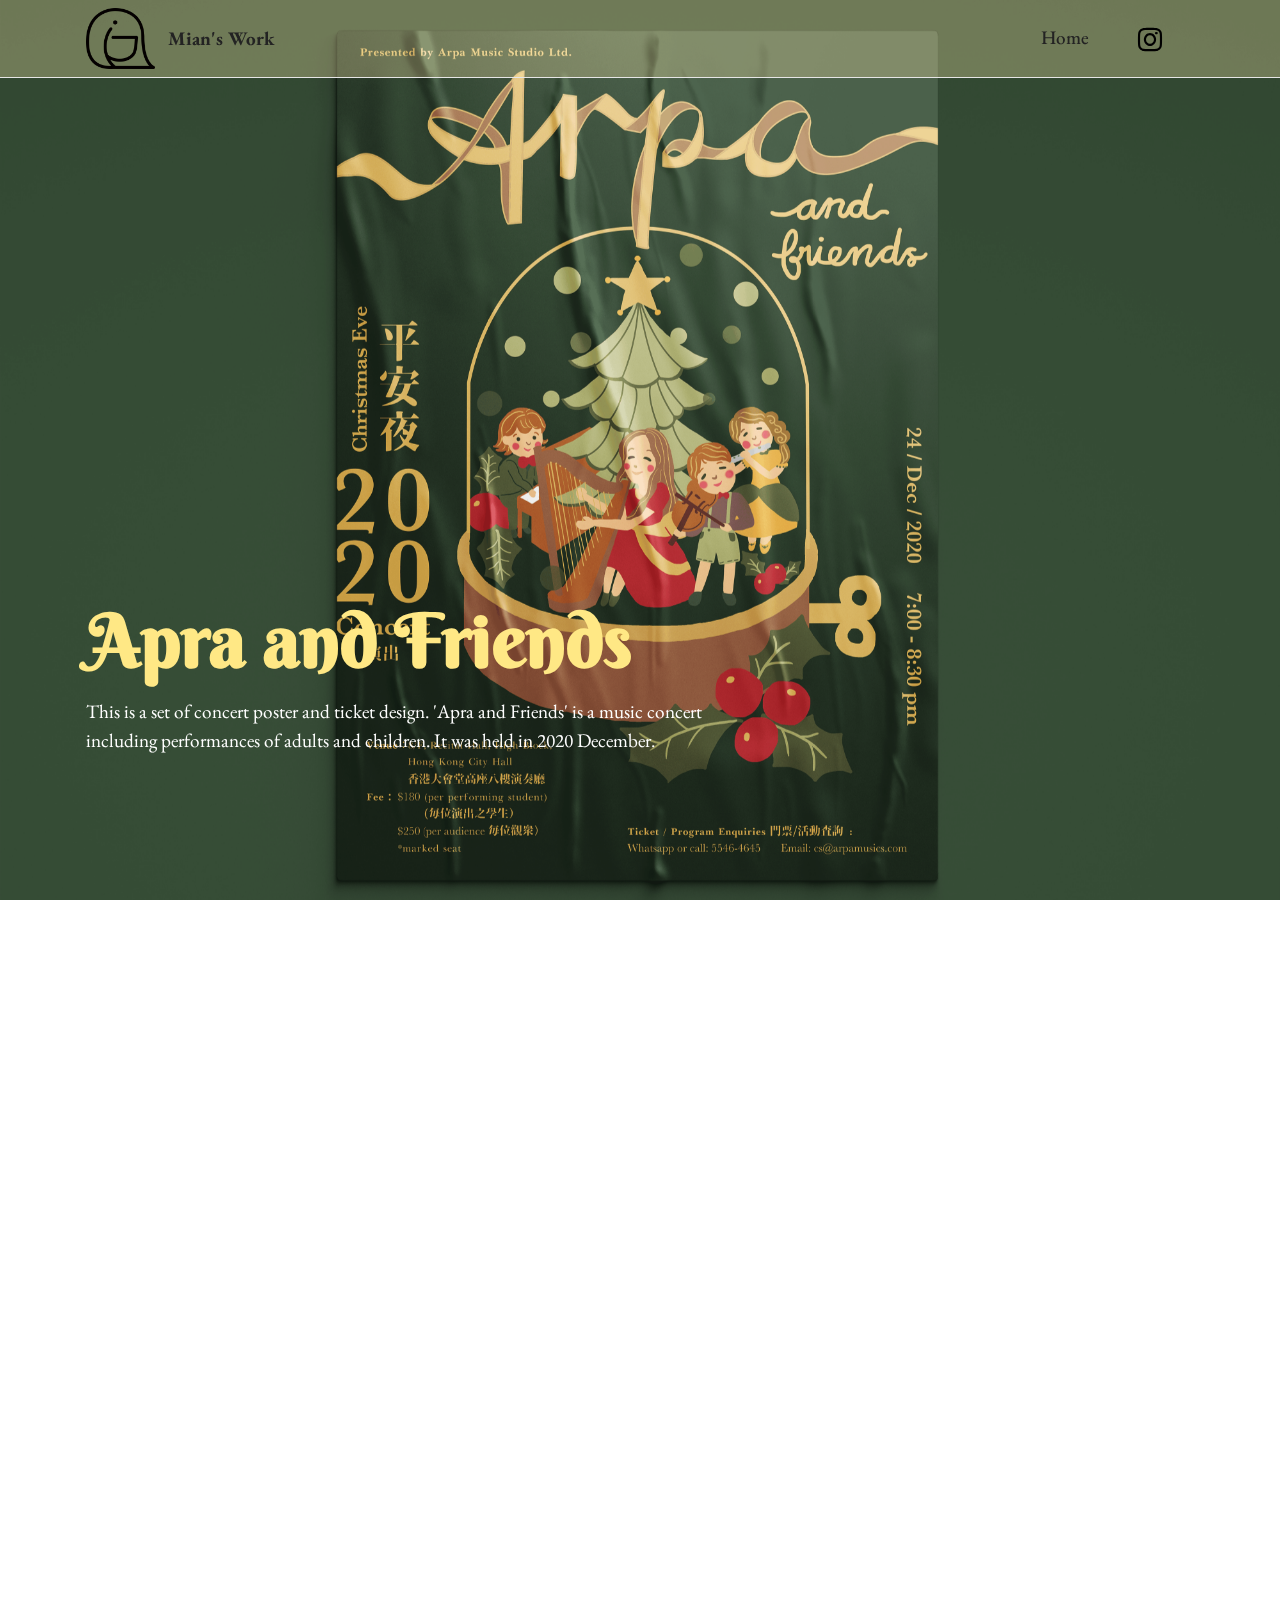
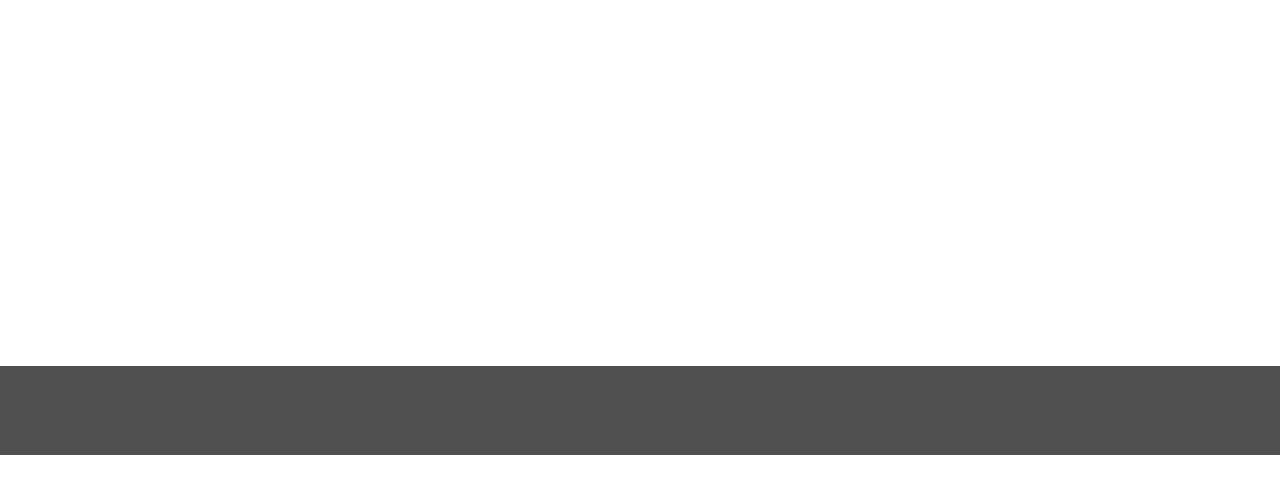
==== ApraandFriends.html @ a5110574 "3" ====
<!DOCTYPE html>
<html  >
<head>
  <!-- Site made with Mobirise Website Builder v5.3.0, https://mobirise.com -->
  <meta charset="UTF-8">
  <meta http-equiv="X-UA-Compatible" content="IE=edge">
  <meta name="generator" content="Mobirise v5.3.0, mobirise.com">
  <meta name="viewport" content="width=device-width, initial-scale=1, minimum-scale=1">
  <link rel="shortcut icon" href="assets/images/logo3-121x106.png" type="image/x-icon">
  <meta name="description" content="">
  
  
  <title>Apra and Friends</title>
  <link rel="stylesheet" href="assets/web/assets/mobirise-icons2/mobirise2.css">
  <link rel="stylesheet" href="assets/tether/tether.min.css">
  <link rel="stylesheet" href="assets/bootstrap/css/bootstrap.min.css">
  <link rel="stylesheet" href="assets/bootstrap/css/bootstrap-grid.min.css">
  <link rel="stylesheet" href="assets/bootstrap/css/bootstrap-reboot.min.css">
  <link rel="stylesheet" href="assets/animatecss/animate.css">
  <link rel="stylesheet" href="assets/dropdown/css/style.css">
  <link rel="stylesheet" href="assets/socicon/css/styles.css">
  <link rel="stylesheet" href="assets/theme/css/style.css">
  <link rel="preload" as="style" href="assets/mobirise/css/mbr-additional.css"><link rel="stylesheet" href="assets/mobirise/css/mbr-additional.css" type="text/css">
  
  
  
  
</head>
<body>
  
  <section class="menu cid-ssM8bJ0TxY" once="menu" id="menu1-4b">
    
    <nav class="navbar navbar-dropdown navbar-fixed-top navbar-expand-lg">
        <div class="container">
            <div class="navbar-brand">
                <span class="navbar-logo">
                    
                        <img src="assets/images/logo3-121x106.png" alt="" style="height: 3.8rem;">
                    
                </span>
                <span class="navbar-caption-wrap"><a class="navbar-caption text-black display-7" href="index.html">Mian's Work</a></span>
            </div>
            <button class="navbar-toggler" type="button" data-toggle="collapse" data-target="#navbarSupportedContent" aria-controls="navbarNavAltMarkup" aria-expanded="false" aria-label="Toggle navigation">
                <div class="hamburger">
                    <span></span>
                    <span></span>
                    <span></span>
                    <span></span>
                </div>
            </button>
            <div class="collapse navbar-collapse" id="navbarSupportedContent">
                <ul class="navbar-nav nav-dropdown nav-right" data-app-modern-menu="true"><li class="nav-item"><a class="nav-link link text-black text-primary display-7" href="index.html">
                            Home</a></li></ul>
                <div class="icons-menu">
                    <a class="iconfont-wrapper" href="https://www.instagram.com/instant_nuudle/" target="_blank">
                        <span class="p-2 mbr-iconfont socicon-instagram socicon"></span>
                    </a>
                    
                    
                    
                </div>
                
            </div>
        </div>
    </nav>

</section>

<section class="header4 cid-ssM8bEv55E mbr-fullscreen mbr-parallax-background" id="header4-46">

    
    
    <div class="container">
        <div class="row">
            <div class="content-wrap">
                <h1 class="mbr-section-title mbr-fonts-style mbr-white mb-3 display-1">
                    <strong>Apra and&nbsp;</strong><strong>Friends</strong></h1>
                
                <p class="mbr-fonts-style mbr-text mbr-white mb-3 display-7">This is a set of concert poster and ticket design. 'Apra and Friends' is a music concert including performances of adults and children. It was held in 2020 December.</p>

                
            </div>
        </div>
    </div>
</section>

<section class="content4 cid-ssM9WdXVFI" id="content4-4f">
    
    
    <div class="container">
        <div class="row justify-content-center">
            <div class="title col-md-12 col-lg-10">
                <h3 class="mbr-section-title mbr-fonts-style align-center mb-4 display-2"><strong>A Place of Peace</strong></h3>
                <h4 class="mbr-section-subtitle align-center mbr-fonts-style mb-4 display-7">As the concert is held in 2020, people in city was experiencing the fear of COVID-19. We want the audience could forget the fear in this Christmas concert and enjoy the Christmas vibe with beautiful music pieces and performances of children.</h4>
                
            </div>
        </div>
    </div>
</section>

<section class="slider2 cid-ssMbxN0oxf" id="slider2-4h">
    

    
    <div class="container">
        <div class="row justify-content-center">
            <div class="col-12 col-md-11">
                <div class="carousel slide carousel-fade" id="stczgcKtaY" data-ride="carousel" data-interval="5000">
                    
                    <ol class="carousel-indicators">
                        <li data-slide-to="0" class="active" data-target="#stczgcKtaY"></li>
                        <li data-slide-to="1" data-target="#stczgcKtaY"></li>
                        
                    </ol>
                    <div class="carousel-inner">
                        
                        <div class="carousel-item slider-image item active">
                            <div class="item-wrapper">
                                <img class="d-block w-100" src="assets/images/poster-mockup-4000x3200.png" data-slide-to="1">
                                <div class="carousel-caption d-none d-md-block">
                                    <h5 class="mbr-section-subtitle mbr-fonts-style display-5">
                                        <strong>Poster</strong></h5>
                                    
                                </div>
                            </div>
                        </div>
                        <div class="carousel-item slider-image item">
                            <div class="item-wrapper">
                                <img class="d-block w-100" src="assets/images/ticket-mockup-1900x1425.png">
                                <div class="carousel-caption d-none d-md-block">
                                    <h5 class="mbr-section-subtitle mbr-fonts-style display-5"><strong>Ticket</strong></h5>
                                    
                                </div>
                            </div>
                        </div>
                    </div>
                    <a class="carousel-control carousel-control-prev" role="button" data-slide="prev" href="#stczgcKtaY">
                        <span class="mobi-mbri mobi-mbri-arrow-prev" aria-hidden="true"></span>
                        <span class="sr-only">Previous</span>
                    </a>
                    <a class="carousel-control carousel-control-next" role="button" data-slide="next" href="#stczgcKtaY">
                        <span class="mobi-mbri mobi-mbri-arrow-next" aria-hidden="true"></span>
                        <span class="sr-only">Next</span>
                    </a>
                </div>
            </div>
        </div>
    </div>
</section>

<section class="footer7 cid-ssM8bJtQiI" once="footers" id="footer7-4c">

    

    

    <div class="container">
        <div class="media-container-row align-center mbr-white">
            <div class="col-12">
                <p class="mbr-text mb-0 mbr-fonts-style display-7">
                    © Copyright 2021 Mian Tse - All Rights Reserved
                </p>
            </div>
        </div>
    </div>
</section><section style="background-color: #fff; font-family: -apple-system, BlinkMacSystemFont, 'Segoe UI', 'Roboto', 'Helvetica Neue', Arial, sans-serif; color:#aaa; font-size:12px; padding: 0; align-items: center; display: flex;"><a href="https://mobirise.site/o" style="flex: 1 1; height: 3rem; padding-left: 1rem;"></a><p style="flex: 0 0 auto; margin:0; padding-right:1rem;">Design your own website - <a href="https://mobirise.site/v" style="color:#aaa;">See here</a></p></section><script src="assets/web/assets/jquery/jquery.min.js"></script>  <script src="assets/popper/popper.min.js"></script>  <script src="assets/tether/tether.min.js"></script>  <script src="assets/bootstrap/js/bootstrap.min.js"></script>  <script src="assets/smoothscroll/smooth-scroll.js"></script>  <script src="assets/viewportchecker/jquery.viewportchecker.js"></script>  <script src="assets/parallax/jarallax.min.js"></script>  <script src="assets/dropdown/js/nav-dropdown.js"></script>  <script src="assets/dropdown/js/navbar-dropdown.js"></script>  <script src="assets/touchswipe/jquery.touch-swipe.min.js"></script>  <script src="assets/theme/js/script.js"></script>  
  
  
 <div id="scrollToTop" class="scrollToTop mbr-arrow-up"><a style="text-align: center;"><i class="mbr-arrow-up-icon mbr-arrow-up-icon-cm cm-icon cm-icon-smallarrow-up"></i></a></div>
    <input name="animation" type="hidden">
  </body>
</html>
---- assets/web/assets/mobirise-icons2/mobirise2.css ----
@font-face {
  font-family: 'Moririse2';
  font-display: swap;
  src:  url('mobirise2.eot?f2bix4');
  src:  url('mobirise2.eot?f2bix4#iefix') format('embedded-opentype'),
    url('mobirise2.ttf?f2bix4') format('truetype'),
    url('mobirise2.woff?f2bix4') format('woff'),
    url('mobirise2.svg?f2bix4#mobirise2') format('svg');
  font-weight: normal;
  font-style: normal;
}

[class^="mobi-"], [class*=" mobi-"] {
  /* use !important to prevent issues with browser extensions that change fonts */
  font-family: 'Moririse2' !important;
  speak: none;
  font-style: normal;
  font-weight: normal;
  font-variant: normal;
  text-transform: none;
  line-height: 1;

  /* Better Font Rendering =========== */
  -webkit-font-smoothing: antialiased;
  -moz-osx-font-smoothing: grayscale;
}

.mobi-mbri-add-submenu:before {
  content: "\e900";
}
.mobi-mbri-alert:before {
  content: "\e901";
}
.mobi-mbri-align-center:before {
  content: "\e902";
}
.mobi-mbri-align-justify:before {
  content: "\e903";
}
.mobi-mbri-align-left:before {
  content: "\e904";
}
.mobi-mbri-align-right:before {
  content: "\e905";
}
.mobi-mbri-android:before {
  content: "\e906";
}
.mobi-mbri-apple:before {
  content: "\e907";
}
.mobi-mbri-arrow-down:before {
  content: "\e908";
}
.mobi-mbri-arrow-next:before {
  content: "\e909";
}
.mobi-mbri-arrow-prev:before {
  content: "\e90a";
}
.mobi-mbri-arrow-up:before {
  content: "\e90b";
}
.mobi-mbri-bold:before {
  content: "\e90c";
}
.mobi-mbri-bookmark:before {
  content: "\e90d";
}
.mobi-mbri-bootstrap:before {
  content: "\e90e";
}
.mobi-mbri-briefcase:before {
  content: "\e90f";
}
.mobi-mbri-browse:before {
  content: "\e910";
}
.mobi-mbri-bulleted-list:before {
  content: "\e911";
}
.mobi-mbri-calendar:before {
  content: "\e912";
}
.mobi-mbri-camera:before {
  content: "\e913";
}
.mobi-mbri-cart-add:before {
  content: "\e914";
}
.mobi-mbri-cart-full:before {
  content: "\e915";
}
.mobi-mbri-cash:before {
  content: "\e916";
}
.mobi-mbri-change-style:before {
  content: "\e917";
}
.mobi-mbri-chat:before {
  content: "\e918";
}
.mobi-mbri-clock:before {
  content: "\e919";
}
.mobi-mbri-close:before {
  content: "\e91a";
}
.mobi-mbri-cloud:before {
  content: "\e91b";
}
.mobi-mbri-code:before {
  content: "\e91c";
}
.mobi-mbri-contact-form:before {
  content: "\e91d";
}
.mobi-mbri-credit-card:before {
  content: "\e91e";
}
.mobi-mbri-cursor-click:before {
  content: "\e91f";
}
.mobi-mbri-cust-feedback:before {
  content: "\e920";
}
.mobi-mbri-database:before {
  content: "\e921";
}
.mobi-mbri-delivery:before {
  content: "\e922";
}
.mobi-mbri-desktop:before {
  content: "\e923";
}
.mobi-mbri-devices:before {
  content: "\e924";
}
.mobi-mbri-down:before {
  content: "\e925";
}
.mobi-mbri-download-2:before {
  content: "\e926";
}
.mobi-mbri-download:before {
  content: "\e927";
}
.mobi-mbri-drag-n-drop-2:before {
  content: "\e928";
}
.mobi-mbri-drag-n-drop:before {
  content: "\e929";
}
.mobi-mbri-edit-2:before {
  content: "\e92a";
}
.mobi-mbri-edit:before {
  content: "\e92b";
}
.mobi-mbri-error:before {
  content: "\e92c";
}
.mobi-mbri-extension:before {
  content: "\e92d";
}
.mobi-mbri-features:before {
  content: "\e92e";
}
.mobi-mbri-file:before {
  content: "\e92f";
}
.mobi-mbri-flag:before {
  content: "\e930";
}
.mobi-mbri-folder:before {
  content: "\e931";
}
.mobi-mbri-gift:before {
  content: "\e932";
}
.mobi-mbri-github:before {
  content: "\e933";
}
.mobi-mbri-globe-2:before {
  content: "\e934";
}
.mobi-mbri-globe:before {
  content: "\e935";
}
.mobi-mbri-growing-chart:before {
  content: "\e936";
}
.mobi-mbri-hearth:before {
  content: "\e937";
}
.mobi-mbri-help:before {
  content: "\e938";
}
.mobi-mbri-home:before {
  content: "\e939";
}
.mobi-mbri-hot-cup:before {
  content: "\e93a";
}
.mobi-mbri-idea:before {
  content: "\e93b";
}
.mobi-mbri-image-gallery:before {
  content: "\e93c";
}
.mobi-mbri-image-slider:before {
  content: "\e93d";
}
.mobi-mbri-info:before {
  content: "\e93e";
}
.mobi-mbri-italic:before {
  content: "\e93f";
}
.mobi-mbri-key:before {
  content: "\e940";
}
.mobi-mbri-laptop:before {
  content: "\e941";
}
.mobi-mbri-layers:before {
  content: "\e942";
}
.mobi-mbri-left-right:before {
  content: "\e943";
}
.mobi-mbri-left:before {
  content: "\e944";
}
.mobi-mbri-letter:before {
  content: "\e945";
}
.mobi-mbri-like:before {
  content: "\e946";
}
.mobi-mbri-link:before {
  content: "\e947";
}
.mobi-mbri-lock:before {
  content: "\e948";
}
.mobi-mbri-login:before {
  content: "\e949";
}
.mobi-mbri-logout:before {
  content: "\e94a";
}
.mobi-mbri-magic-stick:before {
  content: "\e94b";
}
.mobi-mbri-map-pin:before {
  content: "\e94c";
}
.mobi-mbri-menu:before {
  content: "\e94d";
}
.mobi-mbri-mobile-2:before {
  content: "\e94e";
}
.mobi-mbri-mobile-horizontal:before {
  content: "\e94f";
}
.mobi-mbri-mobile:before {
  content: "\e950";
}
.mobi-mbri-mobirise:before {
  content: "\e951";
}
.mobi-mbri-more-horizontal:before {
  content: "\e952";
}
.mobi-mbri-more-vertical:before {
  content: "\e953";
}
.mobi-mbri-music:before {
  content: "\e954";
}
.mobi-mbri-new-file:before {
  content: "\e955";
}
.mobi-mbri-numbered-list:before {
  content: "\e956";
}
.mobi-mbri-opened-folder:before {
  content: "\e957";
}
.mobi-mbri-pages:before {
  content: "\e958";
}
.mobi-mbri-paper-plane:before {
  content: "\e959";
}
.mobi-mbri-paperclip:before {
  content: "\e95a";
}
.mobi-mbri-phone:before {
  content: "\e95b";
}
.mobi-mbri-photo:before {
  content: "\e95c";
}
.mobi-mbri-photos:before {
  content: "\e95d";
}
.mobi-mbri-pin:before {
  content: "\e95e";
}
.mobi-mbri-play:before {
  content: "\e95f";
}
.mobi-mbri-plus:before {
  content: "\e960";
}
.mobi-mbri-preview:before {
  content: "\e961";
}
.mobi-mbri-print:before {
  content: "\e962";
}
.mobi-mbri-protect:before {
  content: "\e963";
}
.mobi-mbri-question:before {
  content: "\e964";
}
.mobi-mbri-quote-left:before {
  content: "\e965";
}
.mobi-mbri-quote-right:before {
  content: "\e966";
}
.mobi-mbri-redo:before {
  content: "\e967";
}
.mobi-mbri-refresh:before {
  content: "\e968";
}
.mobi-mbri-responsive-2:before {
  content: "\e969";
}
.mobi-mbri-responsive:before {
  content: "\e96a";
}
.mobi-mbri-right:before {
  content: "\e96b";
}
.mobi-mbri-rocket:before {
  content: "\e96c";
}
.mobi-mbri-sad-face:before {
  content: "\e96d";
}
.mobi-mbri-sale:before {
  content: "\e96e";
}
.mobi-mbri-save:before {
  content: "\e96f";
}
.mobi-mbri-search:before {
  content: "\e970";
}
.mobi-mbri-setting-2:before {
  content: "\e971";
}
.mobi-mbri-setting-3:before {
  content: "\e972";
}
.mobi-mbri-setting:before {
  content: "\e973";
}
.mobi-mbri-share:before {
  content: "\e974";
}
.mobi-mbri-shopping-bag:before {
  content: "\e975";
}
.mobi-mbri-shopping-basket:before {
  content: "\e976";
}
.mobi-mbri-shopping-cart:before {
  content: "\e977";
}
.mobi-mbri-sites:before {
  content: "\e978";
}
.mobi-mbri-smile-face:before {
  content: "\e979";
}
.mobi-mbri-speed:before {
  content: "\e97a";
}
.mobi-mbri-star:before {
  content: "\e97b";
}
.mobi-mbri-success:before {
  content: "\e97c";
}
.mobi-mbri-sun:before {
  content: "\e97d";
}
.mobi-mbri-sun2:before {
  content: "\e97e";
}
.mobi-mbri-tablet-vertical:before {
  content: "\e97f";
}
.mobi-mbri-tablet:before {
  content: "\e980";
}
.mobi-mbri-target:before {
  content: "\e981";
}
.mobi-mbri-timer:before {
  content: "\e982";
}
.mobi-mbri-to-ftp:before {
  content: "\e983";
}
.mobi-mbri-to-local-drive:before {
  content: "\e984";
}
.mobi-mbri-touch-swipe:before {
  content: "\e985";
}
.mobi-mbri-touch:before {
  content: "\e986";
}
.mobi-mbri-trash:before {
  content: "\e987";
}
.mobi-mbri-underline:before {
  content: "\e988";
}
.mobi-mbri-undo:before {
  content: "\e989";
}
.mobi-mbri-unlink:before {
  content: "\e98a";
}
.mobi-mbri-unlock:before {
  content: "\e98b";
}
.mobi-mbri-up-down:before {
  content: "\e98c";
}
.mobi-mbri-up:before {
  content: "\e98d";
}
.mobi-mbri-update:before {
  content: "\e98e";
}
.mobi-mbri-upload-2:before {
  content: "\e98f";
}
.mobi-mbri-upload:before {
  content: "\e990";
}
.mobi-mbri-user-2:before {
  content: "\e991";
}
.mobi-mbri-user:before {
  content: "\e992";
}
.mobi-mbri-users:before {
  content: "\e993";
}
.mobi-mbri-video-play:before {
  content: "\e994";
}
.mobi-mbri-video:before {
  content: "\e995";
}
.mobi-mbri-watch:before {
  content: "\e996";
}
.mobi-mbri-website-theme-2:before {
  content: "\e997";
}
.mobi-mbri-website-theme:before {
  content: "\e998";
}
.mobi-mbri-wifi:before {
  content: "\e999";
}
.mobi-mbri-windows:before {
  content: "\e99a";
}
.mobi-mbri-zoom-in:before {
  content: "\e99b";
}
.mobi-mbri-zoom-out:before {
  content: "\e99c";
}
---- assets/dropdown/css/style.css ----
.navbar-dropdown {
  left: 0;
  padding: 0;
  position: absolute;
  right: 0;
  top: 0;
  transition: all 0.45s ease;
  z-index: 1030;
  background: #282828; }
  .navbar-dropdown .navbar-logo {
    margin-right: 0.8rem;
    transition: margin 0.3s ease-in-out;
    vertical-align: middle; }
    .navbar-dropdown .navbar-logo img {
      height: 3.125rem;
      transition: all 0.3s ease-in-out; }
    .navbar-dropdown .navbar-logo.mbr-iconfont {
      font-size: 3.125rem;
      line-height: 3.125rem; }
  .navbar-dropdown .navbar-caption {
    font-weight: 700;
    white-space: normal;
    vertical-align: -4px;
    line-height: 3.125rem !important; }
    .navbar-dropdown .navbar-caption, .navbar-dropdown .navbar-caption:hover {
      color: inherit;
      text-decoration: none; }
  .navbar-dropdown .mbr-iconfont + .navbar-caption {
    vertical-align: -1px; }
  .navbar-dropdown.navbar-fixed-top {
    position: fixed; }
  .navbar-dropdown .navbar-brand span {
    vertical-align: -4px; }
  .navbar-dropdown.bg-color.transparent {
    background: none; }
  .navbar-dropdown.navbar-short .navbar-brand {
    padding: 0.625rem 0; }
    .navbar-dropdown.navbar-short .navbar-brand span {
      vertical-align: -1px; }
  .navbar-dropdown.navbar-short .navbar-caption {
    line-height: 2.375rem !important;
    vertical-align: -2px; }
  .navbar-dropdown.navbar-short .navbar-logo {
    margin-right: 0.5rem; }
    .navbar-dropdown.navbar-short .navbar-logo img {
      height: 2.375rem; }
    .navbar-dropdown.navbar-short .navbar-logo.mbr-iconfont {
      font-size: 2.375rem;
      line-height: 2.375rem; }
  .navbar-dropdown.navbar-short .mbr-table-cell {
    height: 3.625rem; }
  .navbar-dropdown .navbar-close {
    left: 0.6875rem;
    position: fixed;
    top: 0.75rem;
    z-index: 1000; }
  .navbar-dropdown .hamburger-icon {
    content: "";
    display: inline-block;
    vertical-align: middle;
    width: 16px;
    -webkit-box-shadow: 0 -6px 0 1px #282828,0 0 0 1px #282828,0 6px 0 1px #282828;
    -moz-box-shadow: 0 -6px 0 1px #282828,0 0 0 1px #282828,0 6px 0 1px #282828;
    box-shadow: 0 -6px 0 1px #282828,0 0 0 1px #282828,0 6px 0 1px #282828; }

.dropdown-menu .dropdown-toggle[data-toggle="dropdown-submenu"]::after {
  border-bottom: 0.35em solid transparent;
  border-left: 0.35em solid;
  border-right: 0;
  border-top: 0.35em solid transparent;
  margin-left: 0.3rem; }

.dropdown-menu .dropdown-item:focus {
  outline: 0; }

.nav-dropdown {
  font-size: 0.75rem;
  font-weight: 500;
  height: auto !important; }
  .nav-dropdown .nav-btn {
    padding-left: 1rem; }
  .nav-dropdown .link {
    margin: .667em 1.667em;
    font-weight: 500;
    padding: 0;
    transition: color .2s ease-in-out; }
    .nav-dropdown .link.dropdown-toggle {
      margin-right: 2.583em; }
      .nav-dropdown .link.dropdown-toggle::after {
        margin-left: .25rem;
        border-top: 0.35em solid;
        border-right: 0.35em solid transparent;
        border-left: 0.35em solid transparent;
        border-bottom: 0; }
      .nav-dropdown .link.dropdown-toggle[aria-expanded="true"] {
        margin: 0;
        padding: 0.667em 3.263em  0.667em 1.667em; }
  .nav-dropdown .link::after,
  .nav-dropdown .dropdown-item::after {
    color: inherit; }
  .nav-dropdown .btn {
    font-size: 0.75rem;
    font-weight: 700;
    letter-spacing: 0;
    margin-bottom: 0;
    padding-left: 1.25rem;
    padding-right: 1.25rem; }
  .nav-dropdown .dropdown-menu {
    border-radius: 0;
    border: 0;
    left: 0;
    margin: 0;
    padding-bottom: 1.25rem;
    padding-top: 1.25rem;
    position: relative; }
  .nav-dropdown .dropdown-submenu {
    margin-left: 0.125rem;
    top: 0; }
  .nav-dropdown .dropdown-item {
    font-weight: 500;
    line-height: 2;
    padding: 0.3846em 4.615em 0.3846em 1.5385em;
    position: relative;
    transition: color .2s ease-in-out, background-color .2s ease-in-out; }
    .nav-dropdown .dropdown-item::after {
      margin-top: -0.3077em;
      position: absolute;
      right: 1.1538em;
      top: 50%; }
    .nav-dropdown .dropdown-item:focus, .nav-dropdown .dropdown-item:hover {
      background: none; }

@media (max-width: 767px) {
  .nav-dropdown.navbar-toggleable-sm {
    bottom: 0;
    display: none;
    left: 0;
    overflow-x: hidden;
    position: fixed;
    top: 0;
    transform: translateX(-100%);
    -ms-transform: translateX(-100%);
    -webkit-transform: translateX(-100%);
    width: 18.75rem;
    z-index: 999; } }
.nav-dropdown.navbar-toggleable-xl {
  bottom: 0;
  display: none;
  left: 0;
  overflow-x: hidden;
  position: fixed;
  top: 0;
  transform: translateX(-100%);
  -ms-transform: translateX(-100%);
  -webkit-transform: translateX(-100%);
  width: 18.75rem;
  z-index: 999; }

.nav-dropdown-sm {
  display: block !important;
  overflow-x: hidden;
  overflow: auto;
  padding-top: 3.875rem; }
  .nav-dropdown-sm::after {
    content: "";
    display: block;
    height: 3rem;
    width: 100%; }
  .nav-dropdown-sm.collapse.in ~ .navbar-close {
    display: block !important; }
  .nav-dropdown-sm.collapsing, .nav-dropdown-sm.collapse.in {
    transform: translateX(0);
    -ms-transform: translateX(0);
    -webkit-transform: translateX(0);
    transition: all 0.25s ease-out;
    -webkit-transition: all 0.25s ease-out;
    background: #282828; }
  .nav-dropdown-sm.collapsing[aria-expanded="false"] {
    transform: translateX(-100%);
    -ms-transform: translateX(-100%);
    -webkit-transform: translateX(-100%); }
  .nav-dropdown-sm .nav-item {
    display: block;
    margin-left: 0 !important;
    padding-left: 0; }
  .nav-dropdown-sm .link,
  .nav-dropdown-sm .dropdown-item {
    border-top: 1px dotted rgba(255, 255, 255, 0.1);
    font-size: 0.8125rem;
    line-height: 1.6;
    margin: 0 !important;
    padding: 0.875rem 2.4rem 0.875rem 1.5625rem !important;
    position: relative;
    white-space: normal; }
    .nav-dropdown-sm .link:focus, .nav-dropdown-sm .link:hover,
    .nav-dropdown-sm .dropdown-item:focus,
    .nav-dropdown-sm .dropdown-item:hover {
      background: rgba(0, 0, 0, 0.2) !important;
      color: #c0a375; }
  .nav-dropdown-sm .nav-btn {
    position: relative;
    padding: 1.5625rem 1.5625rem 0 1.5625rem; }
    .nav-dropdown-sm .nav-btn::before {
      border-top: 1px dotted rgba(255, 255, 255, 0.1);
      content: "";
      left: 0;
      position: absolute;
      top: 0;
      width: 100%; }
    .nav-dropdown-sm .nav-btn + .nav-btn {
      padding-top: 0.625rem; }
      .nav-dropdown-sm .nav-btn + .nav-btn::before {
        display: none; }
  .nav-dropdown-sm .btn {
    padding: 0.625rem 0; }
  .nav-dropdown-sm .dropdown-toggle[data-toggle="dropdown-submenu"]::after {
    margin-left: .25rem;
    border-top: 0.35em solid;
    border-right: 0.35em solid transparent;
    border-left: 0.35em solid transparent;
    border-bottom: 0; }
  .nav-dropdown-sm .dropdown-toggle[data-toggle="dropdown-submenu"][aria-expanded="true"]::after {
    border-top: 0;
    border-right: 0.35em solid transparent;
    border-left: 0.35em solid transparent;
    border-bottom: 0.35em solid; }
  .nav-dropdown-sm .dropdown-menu {
    margin: 0;
    padding: 0;
    position: relative;
    top: 0;
    left: 0;
    width: 100%;
    border: 0;
    float: none;
    border-radius: 0;
    background: none; }
  .nav-dropdown-sm .dropdown-submenu {
    left: 100%;
    margin-left: 0.125rem;
    margin-top: -1.25rem;
    top: 0; }

.navbar-toggleable-sm .nav-dropdown .dropdown-menu {
  position: absolute; }

.navbar-toggleable-sm .nav-dropdown .dropdown-submenu {
  left: 100%;
  margin-left: 0.125rem;
  margin-top: -1.25rem;
  top: 0; }

.navbar-toggleable-sm.opened .nav-dropdown .dropdown-menu {
  position: relative; }

.navbar-toggleable-sm.opened .nav-dropdown .dropdown-submenu {
  left: 0;
  margin-left: 00rem;
  margin-top: 0rem;
  top: 0; }

.is-builder .nav-dropdown.collapsing {
  transition: none !important; }

/*# sourceMappingURL=style.css.map */
---- assets/socicon/css/styles.css ----
@charset "UTF-8";

@font-face {
  font-family: 'Socicon';
  src:  url('../fonts/socicon.eot');
  src:  url('../fonts/socicon.eot?#iefix') format('embedded-opentype'),
    url('../fonts/socicon.woff2') format('woff2'),
    url('../fonts/socicon.ttf') format('truetype'),
    url('../fonts/socicon.woff') format('woff'),
    url('../fonts/socicon.svg#socicon') format('svg');
  font-weight: normal;
  font-style: normal;
  font-display: swap;
}

[data-icon]:before {
  font-family: "socicon" !important;
  content: attr(data-icon);
  font-style: normal !important;
  font-weight: normal !important;
  font-variant: normal !important;
  text-transform: none !important;
  speak: none;
  line-height: 1;
  -webkit-font-smoothing: antialiased;
  -moz-osx-font-smoothing: grayscale;
}

[class^="socicon-"], [class*=" socicon-"] {
  /* use !important to prevent issues with browser extensions that change fonts */
  font-family: 'Socicon' !important;
  speak: none;
  font-style: normal;
  font-weight: normal;
  font-variant: normal;
  text-transform: none;
  line-height: 1;

  /* Better Font Rendering =========== */
  -webkit-font-smoothing: antialiased;
  -moz-osx-font-smoothing: grayscale;
}

.socicon-eitaa:before {
  content: "\e97c";
}
.socicon-soroush:before {
  content: "\e97d";
}
.socicon-bale:before {
  content: "\e97e";
}
.socicon-zazzle:before {
  content: "\e97b";
}
.socicon-society6:before {
  content: "\e97a";
}
.socicon-redbubble:before {
  content: "\e979";
}
.socicon-avvo:before {
  content: "\e978";
}
.socicon-stitcher:before {
  content: "\e977";
}
.socicon-googlehangouts:before {
  content: "\e974";
}
.socicon-dlive:before {
  content: "\e975";
}
.socicon-vsco:before {
  content: "\e976";
}
.socicon-flipboard:before {
  content: "\e973";
}
.socicon-ubuntu:before {
  content: "\e958";
}
.socicon-artstation:before {
  content: "\e959";
}
.socicon-invision:before {
  content: "\e95a";
}
.socicon-torial:before {
  content: "\e95b";
}
.socicon-collectorz:before {
  content: "\e95c";
}
.socicon-seenthis:before {
  content: "\e95d";
}
.socicon-googleplaymusic:before {
  content: "\e95e";
}
.socicon-debian:before {
  content: "\e95f";
}
.socicon-filmfreeway:before {
  content: "\e960";
}
.socicon-gnome:before {
  content: "\e961";
}
.socicon-itchio:before {
  content: "\e962";
}
.socicon-jamendo:before {
  content: "\e963";
}
.socicon-mix:before {
  content: "\e964";
}
.socicon-sharepoint:before {
  content: "\e965";
}
.socicon-tinder:before {
  content: "\e966";
}
.socicon-windguru:before {
  content: "\e967";
}
.socicon-cdbaby:before {
  content: "\e968";
}
.socicon-elementaryos:before {
  content: "\e969";
}
.socicon-stage32:before {
  content: "\e96a";
}
.socicon-tiktok:before {
  content: "\e96b";
}
.socicon-gitter:before {
  content: "\e96c";
}
.socicon-letterboxd:before {
  content: "\e96d";
}
.socicon-threema:before {
  content: "\e96e";
}
.socicon-splice:before {
  content: "\e96f";
}
.socicon-metapop:before {
  content: "\e970";
}
.socicon-naver:before {
  content: "\e971";
}
.socicon-remote:before {
  content: "\e972";
}
.socicon-internet:before {
  content: "\e957";
}
.socicon-moddb:before {
  content: "\e94b";
}
.socicon-indiedb:before {
  content: "\e94c";
}
.socicon-traxsource:before {
  content: "\e94d";
}
.socicon-gamefor:before {
  content: "\e94e";
}
.socicon-pixiv:before {
  content: "\e94f";
}
.socicon-myanimelist:before {
  content: "\e950";
}
.socicon-blackberry:before {
  content: "\e951";
}
.socicon-wickr:before {
  content: "\e952";
}
.socicon-spip:before {
  content: "\e953";
}
.socicon-napster:before {
  content: "\e954";
}
.socicon-beatport:before {
  content: "\e955";
}
.socicon-hackerone:before {
  content: "\e956";
}
.socicon-hackernews:before {
  content: "\e946";
}
.socicon-smashwords:before {
  content: "\e947";
}
.socicon-kobo:before {
  content: "\e948";
}
.socicon-bookbub:before {
  content: "\e949";
}
.socicon-mailru:before {
  content: "\e94a";
}
.socicon-gitlab:before {
  content: "\e945";
}
.socicon-instructables:before {
  content: "\e944";
}
.socicon-portfolio:before {
  content: "\e943";
}
.socicon-codered:before {
  content: "\e940";
}
.socicon-origin:before {
  content: "\e941";
}
.socicon-nextdoor:before {
  content: "\e942";
}
.socicon-udemy:before {
  content: "\e93f";
}
.socicon-livemaster:before {
  content: "\e93e";
}
.socicon-crunchbase:before {
  content: "\e93b";
}
.socicon-homefy:before {
  content: "\e93c";
}
.socicon-calendly:before {
  content: "\e93d";
}
.socicon-realtor:before {
  content: "\e90f";
}
.socicon-tidal:before {
  content: "\e910";
}
.socicon-qobuz:before {
  content: "\e911";
}
.socicon-natgeo:before {
  content: "\e912";
}
.socicon-mastodon:before {
  content: "\e913";
}
.socicon-unsplash:before {
  content: "\e914";
}
.socicon-homeadvisor:before {
  content: "\e915";
}
.socicon-angieslist:before {
  content: "\e916";
}
.socicon-codepen:before {
  content: "\e917";
}
.socicon-slack:before {
  content: "\e918";
}
.socicon-openaigym:before {
  content: "\e919";
}
.socicon-logmein:before {
  content: "\e91a";
}
.socicon-fiverr:before {
  content: "\e91b";
}
.socicon-gotomeeting:before {
  content: "\e91c";
}
.socicon-aliexpress:before {
  content: "\e91d";
}
.socicon-guru:before {
  content: "\e91e";
}
.socicon-appstore:before {
  content: "\e91f";
}
.socicon-homes:before {
  content: "\e920";
}
.socicon-zoom:before {
  content: "\e921";
}
.socicon-alibaba:before {
  content: "\e922";
}
.socicon-craigslist:before {
  content: "\e923";
}
.socicon-wix:before {
  content: "\e924";
}
.socicon-redfin:before {
  content: "\e925";
}
.socicon-googlecalendar:before {
  content: "\e926";
}
.socicon-shopify:before {
  content: "\e927";
}
.socicon-freelancer:before {
  content: "\e928";
}
.socicon-seedrs:before {
  content: "\e929";
}
.socicon-bing:before {
  content: "\e92a";
}
.socicon-doodle:before {
  content: "\e92b";
}
.socicon-bonanza:before {
  content: "\e92c";
}
.socicon-squarespace:before {
  content: "\e92d";
}
.socicon-toptal:before {
  content: "\e92e";
}
.socicon-gust:before {
  content: "\e92f";
}
.socicon-ask:before {
  content: "\e930";
}
.socicon-trulia:before {
  content: "\e931";
}
.socicon-loomly:before {
  content: "\e932";
}
.socicon-ghost:before {
  content: "\e933";
}
.socicon-upwork:before {
  content: "\e934";
}
.socicon-fundable:before {
  content: "\e935";
}
.socicon-booking:before {
  content: "\e936";
}
.socicon-googlemaps:before {
  content: "\e937";
}
.socicon-zillow:before {
  content: "\e938";
}
.socicon-niconico:before {
  content: "\e939";
}
.socicon-toneden:before {
  content: "\e93a";
}
.socicon-augment:before {
  content: "\e908";
}
.socicon-bitbucket:before {
  content: "\e909";
}
.socicon-fyuse:before {
  content: "\e90a";
}
.socicon-yt-gaming:before {
  content: "\e90b";
}
.socicon-sketchfab:before {
  content: "\e90c";
}
.socicon-mobcrush:before {
  content: "\e90d";
}
.socicon-microsoft:before {
  content: "\e90e";
}
.socicon-pandora:before {
  content: "\e907";
}
.socicon-messenger:before {
  content: "\e906";
}
.socicon-gamewisp:before {
  content: "\e905";
}
.socicon-bloglovin:before {
  content: "\e904";
}
.socicon-tunein:before {
  content: "\e903";
}
.socicon-gamejolt:before {
  content: "\e901";
}
.socicon-trello:before {
  content: "\e902";
}
.socicon-spreadshirt:before {
  content: "\e900";
}
.socicon-500px:before {
  content: "\e000";
}
.socicon-8tracks:before {
  content: "\e001";
}
.socicon-airbnb:before {
  content: "\e002";
}
.socicon-alliance:before {
  content: "\e003";
}
.socicon-amazon:before {
  content: "\e004";
}
.socicon-amplement:before {
  content: "\e005";
}
.socicon-android:before {
  content: "\e006";
}
.socicon-angellist:before {
  content: "\e007";
}
.socicon-apple:before {
  content: "\e008";
}
.socicon-appnet:before {
  content: "\e009";
}
.socicon-baidu:before {
  content: "\e00a";
}
.socicon-bandcamp:before {
  content: "\e00b";
}
.socicon-battlenet:before {
  content: "\e00c";
}
.socicon-mixer:before {
  content: "\e00d";
}
.socicon-bebee:before {
  content: "\e00e";
}
.socicon-bebo:before {
  content: "\e00f";
}
.socicon-behance:before {
  content: "\e010";
}
.socicon-blizzard:before {
  content: "\e011";
}
.socicon-blogger:before {
  content: "\e012";
}
.socicon-buffer:before {
  content: "\e013";
}
.socicon-chrome:before {
  content: "\e014";
}
.socicon-coderwall:before {
  content: "\e015";
}
.socicon-curse:before {
  content: "\e016";
}
.socicon-dailymotion:before {
  content: "\e017";
}
.socicon-deezer:before {
  content: "\e018";
}
.socicon-delicious:before {
  content: "\e019";
}
.socicon-deviantart:before {
  content: "\e01a";
}
.socicon-diablo:before {
  content: "\e01b";
}
.socicon-digg:before {
  content: "\e01c";
}
.socicon-discord:before {
  content: "\e01d";
}
.socicon-disqus:before {
  content: "\e01e";
}
.socicon-douban:before {
  content: "\e01f";
}
.socicon-draugiem:before {
  content: "\e020";
}
.socicon-dribbble:before {
  content: "\e021";
}
.socicon-drupal:before {
  content: "\e022";
}
.socicon-ebay:before {
  content: "\e023";
}
.socicon-ello:before {
  content: "\e024";
}
.socicon-endomodo:before {
  content: "\e025";
}
.socicon-envato:before {
  content: "\e026";
}
.socicon-etsy:before {
  content: "\e027";
}
.socicon-facebook:before {
  content: "\e028";
}
.socicon-feedburner:before {
  content: "\e029";
}
.socicon-filmweb:before {
  content: "\e02a";
}
.socicon-firefox:before {
  content: "\e02b";
}
.socicon-flattr:before {
  content: "\e02c";
}
.socicon-flickr:before {
  content: "\e02d";
}
.socicon-formulr:before {
  content: "\e02e";
}
.socicon-forrst:before {
  content: "\e02f";
}
.socicon-foursquare:before {
  content: "\e030";
}
.socicon-friendfeed:before {
  content: "\e031";
}
.socicon-github:before {
  content: "\e032";
}
.socicon-goodreads:before {
  content: "\e033";
}
.socicon-google:before {
  content: "\e034";
}
.socicon-googlescholar:before {
  content: "\e035";
}
.socicon-googlegroups:before {
  content: "\e036";
}
.socicon-googlephotos:before {
  content: "\e037";
}
.socicon-googleplus:before {
  content: "\e038";
}
.socicon-grooveshark:before {
  content: "\e039";
}
.socicon-hackerrank:before {
  content: "\e03a";
}
.socicon-hearthstone:before {
  content: "\e03b";
}
.socicon-hellocoton:before {
  content: "\e03c";
}
.socicon-heroes:before {
  content: "\e03d";
}
.socicon-smashcast:before {
  content: "\e03e";
}
.socicon-horde:before {
  content: "\e03f";
}
.socicon-houzz:before {
  content: "\e040";
}
.socicon-icq:before {
  content: "\e041";
}
.socicon-identica:before {
  content: "\e042";
}
.socicon-imdb:before {
  content: "\e043";
}
.socicon-instagram:before {
  content: "\e044";
}
.socicon-issuu:before {
  content: "\e045";
}
.socicon-istock:before {
  content: "\e046";
}
.socicon-itunes:before {
  content: "\e047";
}
.socicon-keybase:before {
  content: "\e048";
}
.socicon-lanyrd:before {
  content: "\e049";
}
.socicon-lastfm:before {
  content: "\e04a";
}
.socicon-line:before {
  content: "\e04b";
}
.socicon-linkedin:before {
  content: "\e04c";
}
.socicon-livejournal:before {
  content: "\e04d";
}
.socicon-lyft:before {
  content: "\e04e";
}
.socicon-macos:before {
  content: "\e04f";
}
.socicon-mail:before {
  content: "\e050";
}
.socicon-medium:before {
  content: "\e051";
}
.socicon-meetup:before {
  content: "\e052";
}
.socicon-mixcloud:before {
  content: "\e053";
}
.socicon-modelmayhem:before {
  content: "\e054";
}
.socicon-mumble:before {
  content: "\e055";
}
.socicon-myspace:before {
  content: "\e056";
}
.socicon-newsvine:before {
  content: "\e057";
}
.socicon-nintendo:before {
  content: "\e058";
}
.socicon-npm:before {
  content: "\e059";
}
.socicon-odnoklassniki:before {
  content: "\e05a";
}
.socicon-openid:before {
  content: "\e05b";
}
.socicon-opera:before {
  content: "\e05c";
}
.socicon-outlook:before {
  content: "\e05d";
}
.socicon-overwatch:before {
  content: "\e05e";
}
.socicon-patreon:before {
  content: "\e05f";
}
.socicon-paypal:before {
  content: "\e060";
}
.socicon-periscope:before {
  content: "\e061";
}
.socicon-persona:before {
  content: "\e062";
}
.socicon-pinterest:before {
  content: "\e063";
}
.socicon-play:before {
  content: "\e064";
}
.socicon-player:before {
  content: "\e065";
}
.socicon-playstation:before {
  content: "\e066";
}
.socicon-pocket:before {
  content: "\e067";
}
.socicon-qq:before {
  content: "\e068";
}
.socicon-quora:before {
  content: "\e069";
}
.socicon-raidcall:before {
  content: "\e06a";
}
.socicon-ravelry:before {
  content: "\e06b";
}
.socicon-reddit:before {
  content: "\e06c";
}
.socicon-renren:before {
  content: "\e06d";
}
.socicon-researchgate:before {
  content: "\e06e";
}
.socicon-residentadvisor:before {
  content: "\e06f";
}
.socicon-reverbnation:before {
  content: "\e070";
}
.socicon-rss:before {
  content: "\e071";
}
.socicon-sharethis:before {
  content: "\e072";
}
.socicon-skype:before {
  content: "\e073";
}
.socicon-slideshare:before {
  content: "\e074";
}
.socicon-smugmug:before {
  content: "\e075";
}
.socicon-snapchat:before {
  content: "\e076";
}
.socicon-songkick:before {
  content: "\e077";
}
.socicon-soundcloud:before {
  content: "\e078";
}
.socicon-spotify:before {
  content: "\e079";
}
.socicon-stackexchange:before {
  content: "\e07a";
}
.socicon-stackoverflow:before {
  content: "\e07b";
}
.socicon-starcraft:before {
  content: "\e07c";
}
.socicon-stayfriends:before {
  content: "\e07d";
}
.socicon-steam:before {
  content: "\e07e";
}
.socicon-storehouse:before {
  content: "\e07f";
}
.socicon-strava:before {
  content: "\e080";
}
.socicon-streamjar:before {
  content: "\e081";
}
.socicon-stumbleupon:before {
  content: "\e082";
}
.socicon-swarm:before {
  content: "\e083";
}
.socicon-teamspeak:before {
  content: "\e084";
}
.socicon-teamviewer:before {
  content: "\e085";
}
.socicon-technorati:before {
  content: "\e086";
}
.socicon-telegram:before {
  content: "\e087";
}
.socicon-tripadvisor:before {
  content: "\e088";
}
.socicon-tripit:before {
  content: "\e089";
}
.socicon-triplej:before {
  content: "\e08a";
}
.socicon-tumblr:before {
  content: "\e08b";
}
.socicon-twitch:before {
  content: "\e08c";
}
.socicon-twitter:before {
  content: "\e08d";
}
.socicon-uber:before {
  content: "\e08e";
}
.socicon-ventrilo:before {
  content: "\e08f";
}
.socicon-viadeo:before {
  content: "\e090";
}
.socicon-viber:before {
  content: "\e091";
}
.socicon-viewbug:before {
  content: "\e092";
}
.socicon-vimeo:before {
  content: "\e093";
}
.socicon-vine:before {
  content: "\e094";
}
.socicon-vkontakte:before {
  content: "\e095";
}
.socicon-warcraft:before {
  content: "\e096";
}
.socicon-wechat:before {
  content: "\e097";
}
.socicon-weibo:before {
  content: "\e098";
}
.socicon-whatsapp:before {
  content: "\e099";
}
.socicon-wikipedia:before {
  content: "\e09a";
}
.socicon-windows:before {
  content: "\e09b";
}
.socicon-wordpress:before {
  content: "\e09c";
}
.socicon-wykop:before {
  content: "\e09d";
}
.socicon-xbox:before {
  content: "\e09e";
}
.socicon-xing:before {
  content: "\e09f";
}
.socicon-yahoo:before {
  content: "\e0a0";
}
.socicon-yammer:before {
  content: "\e0a1";
}
.socicon-yandex:before {
  content: "\e0a2";
}
.socicon-yelp:before {
  content: "\e0a3";
}
.socicon-younow:before {
  content: "\e0a4";
}
.socicon-youtube:before {
  content: "\e0a5";
}
.socicon-zapier:before {
  content: "\e0a6";
}
.socicon-zerply:before {
  content: "\e0a7";
}
.socicon-zomato:before {
  content: "\e0a8";
}
.socicon-zynga:before {
  content: "\e0a9";
}
---- assets/theme/css/style.css ----
@charset "UTF-8";
section {
  background-color: #ffffff;
}

body {
  font-style: normal;
  line-height: 1.5;
  font-weight: 400;
  color: #232323;
  position: relative;
}

section,
.container,
.container-fluid {
  position: relative;
  word-wrap: break-word;
}

a.mbr-iconfont:hover {
  text-decoration: none;
}

.article .lead p,
.article .lead ul,
.article .lead ol,
.article .lead pre,
.article .lead blockquote {
  margin-bottom: 0;
}

a {
  font-style: normal;
  font-weight: 400;
  cursor: pointer;
}
a, a:hover {
  text-decoration: none;
}

.mbr-section-title {
  font-style: normal;
  line-height: 1.3;
}

.mbr-section-subtitle {
  line-height: 1.3;
}

.mbr-text {
  font-style: normal;
  line-height: 1.7;
}

h1,
h2,
h3,
h4,
h5,
h6,
.display-1,
.display-2,
.display-4,
.display-5,
.display-7,
span,
p,
a {
  line-height: 1;
  word-break: break-word;
  word-wrap: break-word;
  font-weight: 400;
}

b,
strong {
  font-weight: bold;
}

input:-webkit-autofill, input:-webkit-autofill:hover, input:-webkit-autofill:focus, input:-webkit-autofill:active {
  transition-delay: 9999s;
  -webkit-transition-property: background-color, color;
  transition-property: background-color, color;
}

textarea[type=hidden] {
  display: none;
}

section {
  background-position: 50% 50%;
  background-repeat: no-repeat;
  background-size: cover;
}
section .mbr-background-video,
section .mbr-background-video-preview {
  position: absolute;
  bottom: 0;
  left: 0;
  right: 0;
  top: 0;
}

.hidden {
  visibility: hidden;
}

.mbr-z-index20 {
  z-index: 20;
}

/*! Base colors */
.mbr-white {
  color: #ffffff;
}

.mbr-black {
  color: #111111;
}

.mbr-bg-white {
  background-color: #ffffff;
}

.mbr-bg-black {
  background-color: #000000;
}

/*! Text-aligns */
.align-left {
  text-align: left;
}

.align-center {
  text-align: center;
}

.align-right {
  text-align: right;
}

/*! Font-weight  */
.mbr-light {
  font-weight: 300;
}

.mbr-regular {
  font-weight: 400;
}

.mbr-semibold {
  font-weight: 500;
}

.mbr-bold {
  font-weight: 700;
}

/*! Media  */
.media-content {
  flex-basis: 100%;
}

.media-container-row {
  display: flex;
  flex-direction: row;
  flex-wrap: wrap;
  justify-content: center;
  align-content: center;
  align-items: start;
}
.media-container-row .media-size-item {
  width: 400px;
}

.media-container-column {
  display: flex;
  flex-direction: column;
  flex-wrap: wrap;
  justify-content: center;
  align-content: center;
  align-items: stretch;
}
.media-container-column > * {
  width: 100%;
}

@media (min-width: 992px) {
  .media-container-row {
    flex-wrap: nowrap;
  }
}
figure {
  margin-bottom: 0;
  overflow: hidden;
}

figure[mbr-media-size] {
  transition: width 0.1s;
}

img,
iframe {
  display: block;
  width: 100%;
}

.card {
  background-color: transparent;
  border: none;
}

.card-box {
  width: 100%;
}

.card-img {
  text-align: center;
  flex-shrink: 0;
  -webkit-flex-shrink: 0;
}

.media {
  max-width: 100%;
  margin: 0 auto;
}

.mbr-figure {
  align-self: center;
}

.media-container > div {
  max-width: 100%;
}

.mbr-figure img,
.card-img img {
  width: 100%;
}

@media (max-width: 991px) {
  .media-size-item {
    width: auto !important;
  }

  .media {
    width: auto;
  }

  .mbr-figure {
    width: 100% !important;
  }
}
/*! Buttons */
.mbr-section-btn {
  margin-left: -0.6rem;
  margin-right: -0.6rem;
  font-size: 0;
}

.btn {
  font-weight: 600;
  border-width: 1px;
  font-style: normal;
  margin: 0.6rem 0.6rem;
  white-space: normal;
  transition: all 0.2s ease-in-out;
  display: inline-flex;
  align-items: center;
  justify-content: center;
  word-break: break-word;
}

.btn-sm {
  font-weight: 600;
  letter-spacing: 0px;
  transition: all 0.3s ease-in-out;
}

.btn-md {
  font-weight: 600;
  letter-spacing: 0px;
  transition: all 0.3s ease-in-out;
}

.btn-lg {
  font-weight: 600;
  letter-spacing: 0px;
  transition: all 0.3s ease-in-out;
}

.btn-form {
  margin: 0;
}
.btn-form:hover {
  cursor: pointer;
}

nav .mbr-section-btn {
  margin-left: 0rem;
  margin-right: 0rem;
}

/*! Btn icon margin */
.btn .mbr-iconfont,
.btn.btn-sm .mbr-iconfont {
  order: 1;
  cursor: pointer;
  margin-left: 0.5rem;
  vertical-align: sub;
}

.btn.btn-md .mbr-iconfont,
.btn.btn-md .mbr-iconfont {
  margin-left: 0.8rem;
}

.mbr-regular {
  font-weight: 400;
}

.mbr-semibold {
  font-weight: 500;
}

.mbr-bold {
  font-weight: 700;
}

[type=submit] {
  -webkit-appearance: none;
}

/*! Full-screen */
.mbr-fullscreen .mbr-overlay {
  min-height: 100vh;
}

.mbr-fullscreen {
  display: flex;
  display: -moz-flex;
  display: -ms-flex;
  display: -o-flex;
  align-items: center;
  min-height: 100vh;
  padding-top: 3rem;
  padding-bottom: 3rem;
}

/*! Map */
.map {
  height: 25rem;
  position: relative;
}
.map iframe {
  width: 100%;
  height: 100%;
}

/*! Scroll to top arrow */
.mbr-arrow-up {
  bottom: 25px;
  right: 90px;
  position: fixed;
  text-align: right;
  z-index: 5000;
  color: #ffffff;
  font-size: 22px;
}

.mbr-arrow-up a {
  background: rgba(0, 0, 0, 0.2);
  border-radius: 50%;
  color: #fff;
  display: inline-block;
  height: 60px;
  width: 60px;
  border: 2px solid #fff;
  outline-style: none !important;
  position: relative;
  text-decoration: none;
  transition: all 0.3s ease-in-out;
  cursor: pointer;
  text-align: center;
}
.mbr-arrow-up a:hover {
  background-color: rgba(0, 0, 0, 0.4);
}
.mbr-arrow-up a i {
  line-height: 60px;
}

.mbr-arrow-up-icon {
  display: block;
  color: #fff;
}

.mbr-arrow-up-icon::before {
  content: "›";
  display: inline-block;
  font-family: serif;
  font-size: 22px;
  line-height: 1;
  font-style: normal;
  position: relative;
  top: 6px;
  left: -4px;
  transform: rotate(-90deg);
}

/*! Arrow Down */
.mbr-arrow {
  position: absolute;
  bottom: 45px;
  left: 50%;
  width: 60px;
  height: 60px;
  cursor: pointer;
  background-color: rgba(80, 80, 80, 0.5);
  border-radius: 50%;
  transform: translateX(-50%);
}
@media (max-width: 767px) {
  .mbr-arrow {
    display: none;
  }
}
.mbr-arrow > a {
  display: inline-block;
  text-decoration: none;
  outline-style: none;
  -webkit-animation: arrowdown 1.7s ease-in-out infinite;
          animation: arrowdown 1.7s ease-in-out infinite;
  color: #ffffff;
}
.mbr-arrow > a > i {
  position: absolute;
  top: -2px;
  left: 15px;
  font-size: 2rem;
}

#scrollToTop a i::before {
  content: "";
  position: absolute;
  display: block;
  border-bottom: 2.5px solid #fff;
  border-left: 2.5px solid #fff;
  width: 27.8%;
  height: 27.8%;
  left: 50%;
  top: 51%;
  transform: translateY(-30%) translateX(-50%) rotate(135deg);
}

@keyframes arrowdown {
  0% {
    transform: translateY(0px);
  }
  50% {
    transform: translateY(-5px);
  }
  100% {
    transform: translateY(0px);
  }
}
@-webkit-keyframes arrowdown {
  0% {
    transform: translateY(0px);
  }
  50% {
    transform: translateY(-5px);
  }
  100% {
    transform: translateY(0px);
  }
}
@media (max-width: 500px) {
  .mbr-arrow-up {
    left: 0;
    right: 0;
    text-align: center;
  }
}
/*Gradients animation*/
@keyframes gradient-animation {
  from {
    background-position: 0% 100%;
    -webkit-animation-timing-function: ease-in-out;
            animation-timing-function: ease-in-out;
  }
  to {
    background-position: 100% 0%;
    -webkit-animation-timing-function: ease-in-out;
            animation-timing-function: ease-in-out;
  }
}
@-webkit-keyframes gradient-animation {
  from {
    background-position: 0% 100%;
    -webkit-animation-timing-function: ease-in-out;
            animation-timing-function: ease-in-out;
  }
  to {
    background-position: 100% 0%;
    -webkit-animation-timing-function: ease-in-out;
            animation-timing-function: ease-in-out;
  }
}
.bg-gradient {
  background-size: 200% 200%;
  animation: gradient-animation 5s infinite alternate;
  -webkit-animation: gradient-animation 5s infinite alternate;
}

.menu .navbar-brand {
  display: -webkit-flex;
}
.menu .navbar-brand span {
  display: flex;
  display: -webkit-flex;
}
.menu .navbar-brand .navbar-caption-wrap {
  display: -webkit-flex;
}
.menu .navbar-brand .navbar-logo img {
  display: -webkit-flex;
  width: auto;
}
@media (min-width: 768px) and (max-width: 991px) {
  .menu .navbar-toggleable-sm .navbar-nav {
    display: -ms-flexbox;
  }
}
@media (max-width: 991px) {
  .menu .navbar-collapse {
    max-height: 93.5vh;
  }
  .menu .navbar-collapse.show {
    overflow: auto;
  }
}
@media (min-width: 992px) {
  .menu .navbar-nav.nav-dropdown {
    display: -webkit-flex;
  }
  .menu .navbar-toggleable-sm .navbar-collapse {
    display: -webkit-flex !important;
  }
  .menu .collapsed .navbar-collapse {
    max-height: 93.5vh;
  }
  .menu .collapsed .navbar-collapse.show {
    overflow: auto;
  }
}
@media (max-width: 767px) {
  .menu .navbar-collapse {
    max-height: 80vh;
  }
}

.nav-link .mbr-iconfont {
  margin-right: 0.5rem;
}

.navbar {
  display: -webkit-flex;
  -webkit-flex-wrap: wrap;
  -webkit-align-items: center;
  -webkit-justify-content: space-between;
}

.navbar-collapse {
  -webkit-flex-basis: 100%;
  -webkit-flex-grow: 1;
  -webkit-align-items: center;
}

.nav-dropdown .link {
  padding: 0.667em 1.667em !important;
  margin: 0 !important;
}

.nav {
  display: -webkit-flex;
  -webkit-flex-wrap: wrap;
}

.row {
  display: -webkit-flex;
  -webkit-flex-wrap: wrap;
}

.justify-content-center {
  -webkit-justify-content: center;
}

.form-inline {
  display: -webkit-flex;
}

.card-wrapper {
  -webkit-flex: 1;
}

.carousel-control {
  z-index: 10;
  display: -webkit-flex;
}

.carousel-controls {
  display: -webkit-flex;
}

.media {
  display: -webkit-flex;
}

.form-group:focus {
  outline: none;
}

.jq-selectbox__select {
  padding: 7px 0;
  position: relative;
}

.jq-selectbox__dropdown {
  overflow: hidden;
  border-radius: 10px;
  position: absolute;
  top: 100%;
  left: 0 !important;
  width: 100% !important;
}

.jq-selectbox__trigger-arrow {
  right: 0;
  transform: translateY(-50%);
}

.jq-selectbox li {
  padding: 1.07em 0.5em;
}

input[type=range] {
  padding-left: 0 !important;
  padding-right: 0 !important;
}

.modal-dialog,
.modal-content {
  height: 100%;
}

.modal-dialog .carousel-inner {
  height: calc(100vh - 1.75rem);
}
@media (max-width: 575px) {
  .modal-dialog .carousel-inner {
    height: calc(100vh - 1rem);
  }
}

.carousel-item {
  text-align: center;
}

.carousel-item img {
  margin: auto;
}

.navbar-toggler {
  align-self: flex-start;
  padding: 0.25rem 0.75rem;
  font-size: 1.25rem;
  line-height: 1;
  background: transparent;
  border: 1px solid transparent;
  border-radius: 0.25rem;
}

.navbar-toggler:focus,
.navbar-toggler:hover {
  text-decoration: none;
}

.navbar-toggler-icon {
  display: inline-block;
  width: 1.5em;
  height: 1.5em;
  vertical-align: middle;
  content: "";
  background: no-repeat center center;
  background-size: 100% 100%;
}

.navbar-toggler-left {
  position: absolute;
  left: 1rem;
}

.navbar-toggler-right {
  position: absolute;
  right: 1rem;
}

.card-img {
  width: auto;
}

.menu .navbar.collapsed:not(.beta-menu) {
  flex-direction: column;
}

.carousel-item.active,
.carousel-item-next,
.carousel-item-prev {
  display: flex;
}

.note-air-layout .dropup .dropdown-menu,
.note-air-layout .navbar-fixed-bottom .dropdown .dropdown-menu {
  bottom: initial !important;
}

html,
body {
  height: auto;
  min-height: 100vh;
}

.dropup .dropdown-toggle::after {
  display: none;
}

.form-asterisk {
  font-family: initial;
  position: absolute;
  top: -2px;
  font-weight: normal;
}

.form-control-label {
  position: relative;
  cursor: pointer;
  margin-bottom: 0.357em;
  padding: 0;
}

.alert {
  color: #ffffff;
  border-radius: 0;
  border: 0;
  font-size: 1.1rem;
  line-height: 1.5;
  margin-bottom: 1.875rem;
  padding: 1.25rem;
  position: relative;
  text-align: center;
}
.alert.alert-form::after {
  background-color: inherit;
  bottom: -7px;
  content: "";
  display: block;
  height: 14px;
  left: 50%;
  margin-left: -7px;
  position: absolute;
  transform: rotate(45deg);
  width: 14px;
}

.form-control {
  background-color: #ffffff;
  background-clip: border-box;
  color: #232323;
  line-height: 1rem !important;
  height: auto;
  padding: 0.6rem 1.2rem;
  transition: border-color 0.25s ease 0s;
  border: 1px solid transparent !important;
  border-radius: 4px;
  box-shadow: rgba(0, 0, 0, 0.07) 0px 1px 1px 0px, rgba(0, 0, 0, 0.07) 0px 1px 3px 0px, rgba(0, 0, 0, 0.03) 0px 0px 0px 1px;
}
.form-active .form-control:invalid {
  border-color: red;
}

form .row {
  margin-left: -0.6rem;
  margin-right: -0.6rem;
}
form .row [class*=col] {
  padding-left: 0.6rem;
  padding-right: 0.6rem;
}

form .mbr-section-btn {
  margin: 0;
  padding-left: 0.6rem;
  padding-right: 0.6rem;
}

form .btn {
  display: flex;
  padding: 0.6rem 1.2rem;
  margin: 0;
}

form .form-check-input {
  margin-top: 0.5;
}

textarea.form-control {
  line-height: 1.5rem !important;
}

.form-group {
  margin-bottom: 1.2rem;
}

.form-control,
form .btn {
  min-height: 48px;
}

.gdpr-block label span.textGDPR input[name=gdpr] {
  top: 7px;
}

.form-control:focus {
  box-shadow: none;
}

:focus {
  outline: none;
}

.mbr-overlay {
  background-color: #000;
  bottom: 0;
  left: 0;
  opacity: 0.5;
  position: absolute;
  right: 0;
  top: 0;
  z-index: 0;
  pointer-events: none;
}

blockquote {
  font-style: italic;
  padding: 3rem;
  font-size: 1.09rem;
  position: relative;
  border-left: 3px solid;
}

ul,
ol,
pre,
blockquote {
  margin-bottom: 2.3125rem;
}

.mt-4 {
  margin-top: 2rem !important;
}

.mb-4 {
  margin-bottom: 2rem !important;
}

@media (min-width: 992px) {
  .container {
    padding-left: 16px;
    padding-right: 16px;
  }

  .row {
    margin-left: -16px;
    margin-right: -16px;
  }
  .row > [class*=col] {
    padding-left: 16px;
    padding-right: 16px;
  }
}
@media (min-width: 768px) {
  .container-fluid {
    padding-left: 32px;
    padding-right: 32px;
  }
}
@media (min-width: 768px) and (max-width: 991px) {
  .mbr-container {
    padding-left: 32px;
    padding-right: 32px;
  }
}
@media (max-width: 767px) {
  .mbr-container {
    padding-left: 16px;
    padding-right: 16px;
  }
}
.card-wrapper,
.item-wrapper {
  overflow: hidden;
}

.app-video-wrapper > img {
  opacity: 1;
}.engine {
	position: absolute;
	text-indent: -2400px;
	text-align: center;
	padding: 0;
	top: 0;
	left: -2400px;
}
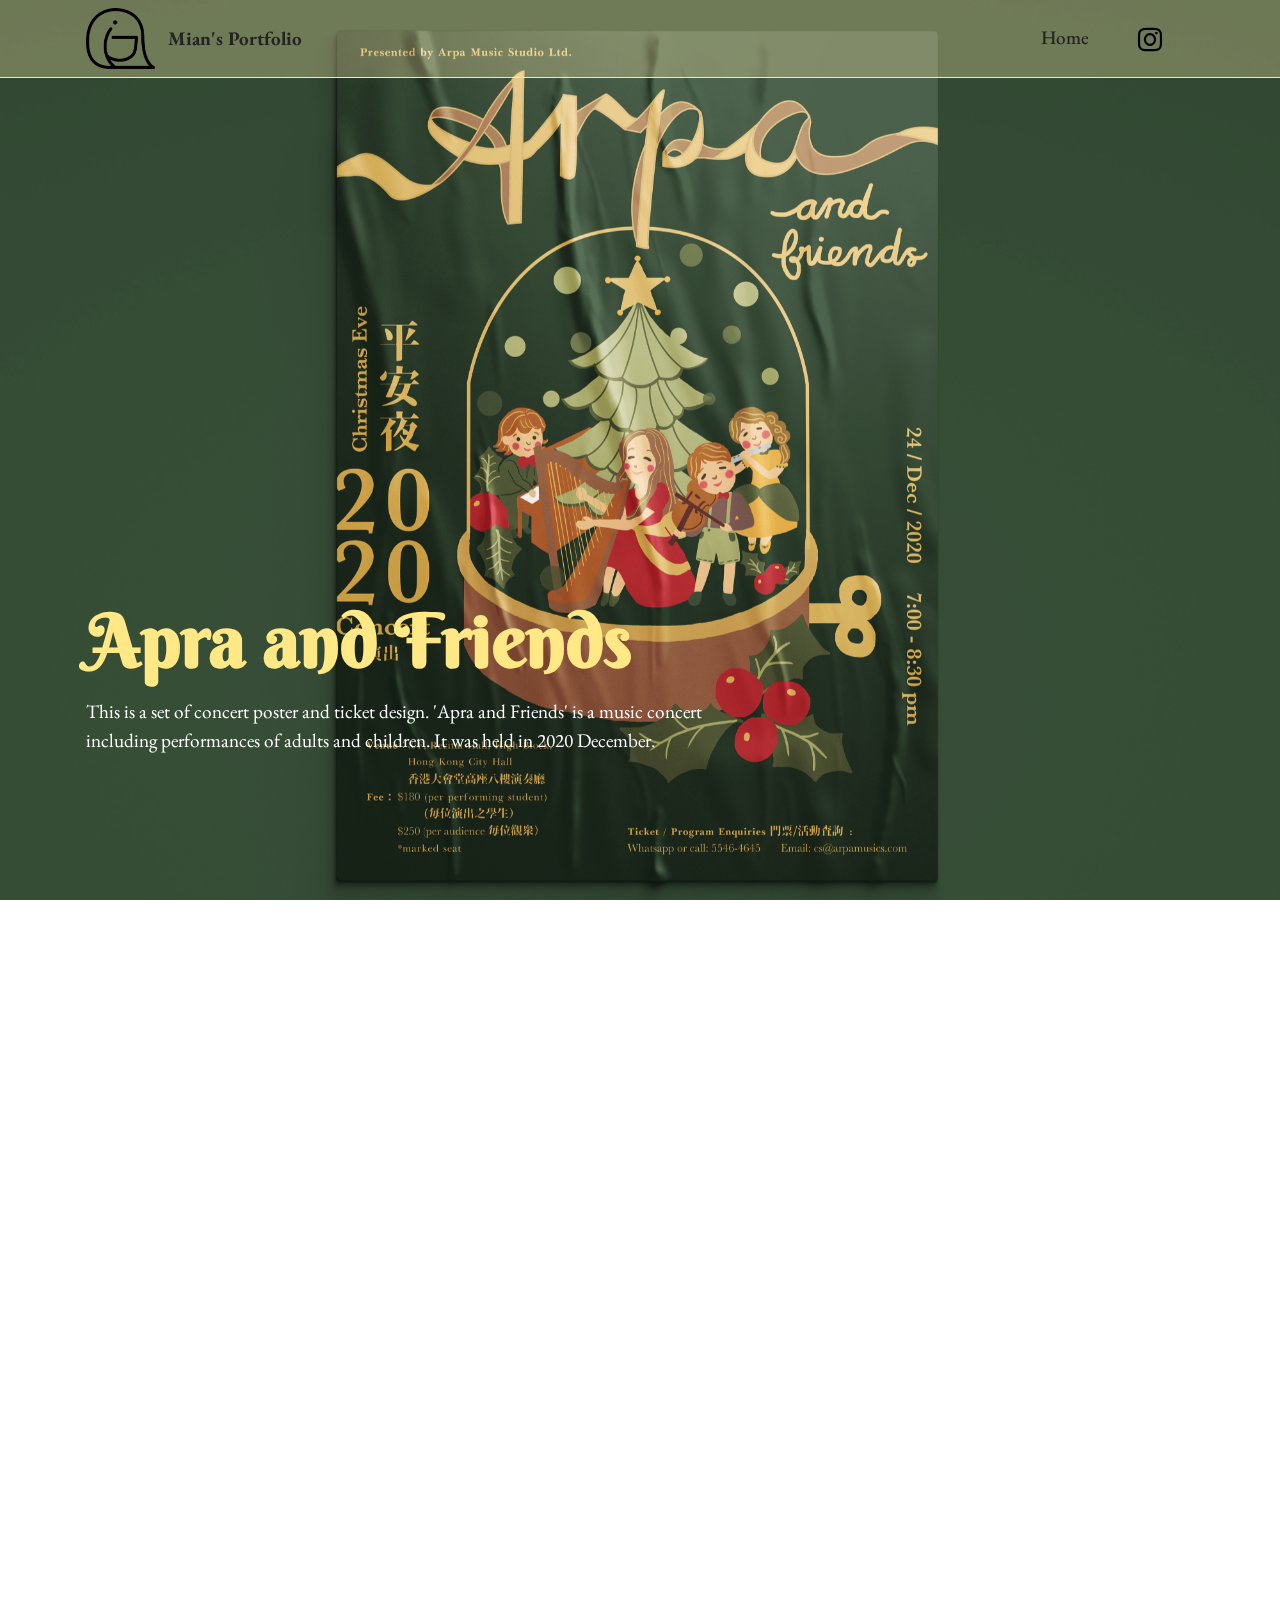
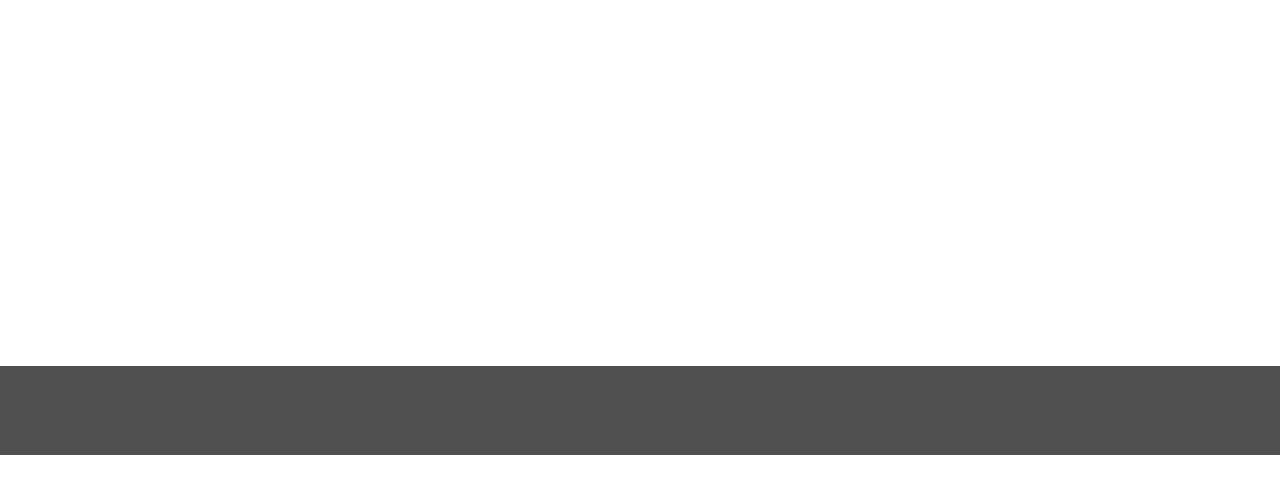
==== commit afa27f3d: "4" ====
--- a/ApraandFriends.html
+++ b/ApraandFriends.html
@@ -38,7 +38,7 @@
                         <img src="assets/images/logo3-121x106.png" alt="" style="height: 3.8rem;">
                     
                 </span>
-                <span class="navbar-caption-wrap"><a class="navbar-caption text-black display-7" href="index.html">Mian's Work</a></span>
+                <span class="navbar-caption-wrap"><a class="navbar-caption text-black display-7" href="index.html">Mian's Portfolio</a></span>
             </div>
             <button class="navbar-toggler" type="button" data-toggle="collapse" data-target="#navbarSupportedContent" aria-controls="navbarNavAltMarkup" aria-expanded="false" aria-label="Toggle navigation">
                 <div class="hamburger">
@@ -105,11 +105,11 @@
     <div class="container">
         <div class="row justify-content-center">
             <div class="col-12 col-md-11">
-                <div class="carousel slide carousel-fade" id="stczgcKtaY" data-ride="carousel" data-interval="5000">
+                <div class="carousel slide carousel-fade" id="stdE1rgwqr" data-ride="carousel" data-interval="5000">
                     
                     <ol class="carousel-indicators">
-                        <li data-slide-to="0" class="active" data-target="#stczgcKtaY"></li>
-                        <li data-slide-to="1" data-target="#stczgcKtaY"></li>
+                        <li data-slide-to="0" class="active" data-target="#stdE1rgwqr"></li>
+                        <li data-slide-to="1" data-target="#stdE1rgwqr"></li>
                         
                     </ol>
                     <div class="carousel-inner">
@@ -134,11 +134,11 @@
                             </div>
                         </div>
                     </div>
-                    <a class="carousel-control carousel-control-prev" role="button" data-slide="prev" href="#stczgcKtaY">
+                    <a class="carousel-control carousel-control-prev" role="button" data-slide="prev" href="#stdE1rgwqr">
                         <span class="mobi-mbri mobi-mbri-arrow-prev" aria-hidden="true"></span>
                         <span class="sr-only">Previous</span>
                     </a>
-                    <a class="carousel-control carousel-control-next" role="button" data-slide="next" href="#stczgcKtaY">
+                    <a class="carousel-control carousel-control-next" role="button" data-slide="next" href="#stdE1rgwqr">
                         <span class="mobi-mbri mobi-mbri-arrow-next" aria-hidden="true"></span>
                         <span class="sr-only">Next</span>
                     </a>
@@ -163,7 +163,7 @@
             </div>
         </div>
     </div>
-</section><section style="background-color: #fff; font-family: -apple-system, BlinkMacSystemFont, 'Segoe UI', 'Roboto', 'Helvetica Neue', Arial, sans-serif; color:#aaa; font-size:12px; padding: 0; align-items: center; display: flex;"><a href="https://mobirise.site/o" style="flex: 1 1; height: 3rem; padding-left: 1rem;"></a><p style="flex: 0 0 auto; margin:0; padding-right:1rem;">Design your own website - <a href="https://mobirise.site/v" style="color:#aaa;">See here</a></p></section><script src="assets/web/assets/jquery/jquery.min.js"></script>  <script src="assets/popper/popper.min.js"></script>  <script src="assets/tether/tether.min.js"></script>  <script src="assets/bootstrap/js/bootstrap.min.js"></script>  <script src="assets/smoothscroll/smooth-scroll.js"></script>  <script src="assets/viewportchecker/jquery.viewportchecker.js"></script>  <script src="assets/parallax/jarallax.min.js"></script>  <script src="assets/dropdown/js/nav-dropdown.js"></script>  <script src="assets/dropdown/js/navbar-dropdown.js"></script>  <script src="assets/touchswipe/jquery.touch-swipe.min.js"></script>  <script src="assets/theme/js/script.js"></script>  
+</section><section style="background-color: #fff; font-family: -apple-system, BlinkMacSystemFont, 'Segoe UI', 'Roboto', 'Helvetica Neue', Arial, sans-serif; color:#aaa; font-size:12px; padding: 0; align-items: center; display: flex;"><a href="https://mobirise.site/b" style="flex: 1 1; height: 3rem; padding-left: 1rem;"></a><p style="flex: 0 0 auto; margin:0; padding-right:1rem;">Build a website - <a href="https://mobirise.site/v" style="color:#aaa;">Details here</a></p></section><script src="assets/web/assets/jquery/jquery.min.js"></script>  <script src="assets/popper/popper.min.js"></script>  <script src="assets/tether/tether.min.js"></script>  <script src="assets/bootstrap/js/bootstrap.min.js"></script>  <script src="assets/smoothscroll/smooth-scroll.js"></script>  <script src="assets/viewportchecker/jquery.viewportchecker.js"></script>  <script src="assets/parallax/jarallax.min.js"></script>  <script src="assets/dropdown/js/nav-dropdown.js"></script>  <script src="assets/dropdown/js/navbar-dropdown.js"></script>  <script src="assets/touchswipe/jquery.touch-swipe.min.js"></script>  <script src="assets/theme/js/script.js"></script>  
   
   
  <div id="scrollToTop" class="scrollToTop mbr-arrow-up"><a style="text-align: center;"><i class="mbr-arrow-up-icon mbr-arrow-up-icon-cm cm-icon cm-icon-smallarrow-up"></i></a></div>
--- a/assets/mobirise/css/mbr-additional.css
+++ b/assets/mobirise/css/mbr-additional.css
@@ -686,435 +686,6 @@
 }
 a {
   transition: color 0.6s;
-}
-.cid-ssvrZ95Oik {
-  background-image: url("../../../assets/images/hopeinthemask2.gif");
-}
-.cid-ssvrZ95Oik .mbr-text,
-.cid-ssvrZ95Oik .mbr-section-btn {
-  text-align: right;
-  color: #505050;
-}
-.cid-ssvrZ95Oik .mbr-section-title {
-  color: #000000;
-}
-.cid-sszks48JJe {
-  padding-top: 5rem;
-  padding-bottom: 5rem;
-  background-image: url("../../../assets/images/c4d0100-1920x1080.jpg");
-}
-@media (min-width: 992px) {
-  .cid-sszks48JJe .text-wrapper {
-    padding: 2rem;
-  }
-}
-.cid-sszks48JJe .image-wrapper img {
-  width: 100%;
-  object-fit: cover;
-}
-@media (max-width: 767px) {
-  .cid-sszks48JJe .image-wrapper {
-    margin-bottom: 2rem;
-  }
-}
-.cid-sszks48JJe .mbr-text {
-  color: #505050;
-}
-.cid-ssvwnbObwj {
-  padding-top: 3rem;
-  padding-bottom: 6rem;
-  background-color: #fff9ea;
-}
-.cid-ssvwnbObwj img,
-.cid-ssvwnbObwj .item-img {
-  width: 100%;
-  height: 100%;
-  height: 400px;
-  object-fit: cover;
-}
-.cid-ssvwnbObwj .item:focus,
-.cid-ssvwnbObwj span:focus {
-  outline: none;
-}
-.cid-ssvwnbObwj .item {
-  cursor: pointer;
-  margin-bottom: 2rem;
-}
-.cid-ssvwnbObwj .item-wrapper {
-  position: relative;
-  border-radius: 4px;
-  background: #fff9ea;
-  height: 100%;
-  display: flex;
-  flex-flow: column nowrap;
-}
-@media (min-width: 992px) {
-  .cid-ssvwnbObwj .item-wrapper .item-content {
-    padding: 2rem;
-  }
-}
-@media (max-width: 991px) {
-  .cid-ssvwnbObwj .item-wrapper .item-content {
-    padding: 1rem;
-  }
-}
-.cid-ssvwnbObwj .mbr-section-btn {
-  margin-top: auto !important;
-}
-.cid-ssvwnbObwj .mbr-section-title {
-  color: #232323;
-}
-.cid-ssvwnbObwj .item-title {
-  text-align: right;
-  color: #232323;
-}
-.cid-ssz5vwttHO {
-  padding-top: 30px;
-  padding-bottom: 30px;
-  background-color: #505050;
-}
-.cid-ssz5vwttHO .media-container-row .mbr-text {
-  color: #fff9ea;
-}
-.cid-s48OLK6784 {
-  z-index: 1000;
-  width: 100%;
-}
-.cid-s48OLK6784 nav.navbar {
-  position: fixed;
-}
-.cid-s48OLK6784 .dropdown-item:before {
-  font-family: Moririse2 !important;
-  content: '\e966';
-  display: inline-block;
-  width: 0;
-  position: absolute;
-  left: 1rem;
-  top: 0.5rem;
-  margin-right: 0.5rem;
-  line-height: 1;
-  font-size: inherit;
-  vertical-align: middle;
-  text-align: center;
-  overflow: hidden;
-  transform: scale(0, 1);
-  transition: all 0.25s ease-in-out;
-}
-.cid-s48OLK6784 .dropdown-menu {
-  padding: 0;
-}
-.cid-s48OLK6784 .dropdown-item {
-  border-bottom: 1px solid #e6e6e6;
-}
-.cid-s48OLK6784 .dropdown-item:hover,
-.cid-s48OLK6784 .dropdown-item:focus {
-  background: #4479d9 !important;
-  color: white !important;
-}
-.cid-s48OLK6784 .nav-dropdown .link {
-  padding: 0 0.3em !important;
-  margin: .667em 1em !important;
-}
-.cid-s48OLK6784 .nav-dropdown .link.dropdown-toggle::after {
-  margin-left: 0.5rem;
-  margin-top: 0.2rem;
-}
-.cid-s48OLK6784 .nav-link {
-  position: relative;
-}
-.cid-s48OLK6784 .container {
-  display: flex;
-  margin: auto;
-}
-.cid-s48OLK6784 .iconfont-wrapper {
-  color: #000000 !important;
-  font-size: 1.5rem;
-  padding-right: .5rem;
-}
-.cid-s48OLK6784 .navbar-caption {
-  padding-right: 4rem;
-}
-.cid-s48OLK6784 .dropdown-menu,
-.cid-s48OLK6784 .navbar.opened {
-  background: #fff0b0 !important;
-}
-.cid-s48OLK6784 .nav-item:focus,
-.cid-s48OLK6784 .nav-link:focus {
-  outline: none;
-}
-.cid-s48OLK6784 .dropdown .dropdown-menu .dropdown-item {
-  width: auto;
-  transition: all 0.25s ease-in-out;
-}
-.cid-s48OLK6784 .dropdown .dropdown-menu .dropdown-item::after {
-  right: 0.5rem;
-}
-.cid-s48OLK6784 .dropdown .dropdown-menu .dropdown-item .mbr-iconfont {
-  margin-left: -1.8rem;
-  padding-right: 1rem;
-  font-size: inherit;
-}
-.cid-s48OLK6784 .dropdown .dropdown-menu .dropdown-item .mbr-iconfont:before {
-  display: inline-block;
-  transform: scale(1, 1);
-  transition: all 0.25s ease-in-out;
-}
-.cid-s48OLK6784 .collapsed .dropdown-menu .dropdown-item:before {
-  display: none;
-}
-.cid-s48OLK6784 .collapsed .dropdown .dropdown-menu .dropdown-item {
-  padding: 0.235em 1.5em 0.235em 1.5em !important;
-  transition: none;
-  margin: 0 !important;
-}
-.cid-s48OLK6784 .navbar {
-  min-height: 77px;
-  transition: all .3s;
-  border-bottom: 1px solid transparent;
-  background: rgba(255, 240, 176, 0.3);
-}
-.cid-s48OLK6784 .navbar:not(.navbar-short) {
-  border-bottom: 1px solid #e6e6e6;
-}
-.cid-s48OLK6784 .navbar.opened {
-  transition: all .3s;
-}
-.cid-s48OLK6784 .navbar .dropdown-item {
-  padding: .5rem 1.8rem;
-}
-.cid-s48OLK6784 .navbar .navbar-logo img {
-  width: auto;
-}
-.cid-s48OLK6784 .navbar .navbar-collapse {
-  justify-content: flex-end;
-  z-index: 1;
-}
-.cid-s48OLK6784 .navbar.collapsed .nav-item .nav-link::before {
-  display: none;
-}
-.cid-s48OLK6784 .navbar.collapsed.opened .dropdown-menu {
-  top: 0;
-}
-@media (min-width: 992px) {
-  .cid-s48OLK6784 .navbar.collapsed.opened:not(.navbar-short) .navbar-collapse {
-    max-height: calc(98.5vh - 3.8rem);
-  }
-}
-.cid-s48OLK6784 .navbar.collapsed .dropdown-menu .dropdown-submenu {
-  left: 0 !important;
-}
-.cid-s48OLK6784 .navbar.collapsed .dropdown-menu .dropdown-item:after {
-  right: auto;
-}
-.cid-s48OLK6784 .navbar.collapsed .dropdown-menu .dropdown-toggle[data-toggle="dropdown-submenu"]:after {
-  margin-left: 0.5rem;
-  margin-top: 0.2rem;
-  border-top: 0.35em solid;
-  border-right: 0.35em solid transparent;
-  border-left: 0.35em solid transparent;
-  border-bottom: 0;
-  top: 55%;
-}
-.cid-s48OLK6784 .navbar.collapsed ul.navbar-nav li {
-  margin: auto;
-}
-.cid-s48OLK6784 .navbar.collapsed .dropdown-menu .dropdown-item {
-  padding: .25rem 1.5rem;
-  text-align: center;
-}
-.cid-s48OLK6784 .navbar.collapsed .icons-menu {
-  padding-left: 0;
-  padding-right: 0;
-  padding-top: .5rem;
-  padding-bottom: .5rem;
-}
-@media (max-width: 991px) {
-  .cid-s48OLK6784 .navbar .nav-item .nav-link::before {
-    display: none;
-  }
-  .cid-s48OLK6784 .navbar.opened .dropdown-menu {
-    top: 0;
-  }
-  .cid-s48OLK6784 .navbar .dropdown-menu .dropdown-submenu {
-    left: 0 !important;
-  }
-  .cid-s48OLK6784 .navbar .dropdown-menu .dropdown-item:after {
-    right: auto;
-  }
-  .cid-s48OLK6784 .navbar .dropdown-menu .dropdown-toggle[data-toggle="dropdown-submenu"]:after {
-    margin-left: 0.5rem;
-    margin-top: 0.2rem;
-    border-top: 0.35em solid;
-    border-right: 0.35em solid transparent;
-    border-left: 0.35em solid transparent;
-    border-bottom: 0;
-    top: 55%;
-  }
-  .cid-s48OLK6784 .navbar .navbar-logo img {
-    height: 3.8rem !important;
-  }
-  .cid-s48OLK6784 .navbar ul.navbar-nav li {
-    margin: auto;
-  }
-  .cid-s48OLK6784 .navbar .dropdown-menu .dropdown-item {
-    padding: .25rem 1.5rem !important;
-    text-align: center;
-  }
-  .cid-s48OLK6784 .navbar .navbar-brand {
-    flex-shrink: initial;
-    flex-basis: auto;
-    word-break: break-word;
-    padding-right: 2rem;
-  }
-  .cid-s48OLK6784 .navbar .navbar-toggler {
-    flex-basis: auto;
-  }
-  .cid-s48OLK6784 .navbar .icons-menu {
-    padding-left: 0;
-    padding-top: .5rem;
-    padding-bottom: .5rem;
-  }
-}
-.cid-s48OLK6784 .navbar.navbar-short {
-  min-height: 60px;
-}
-.cid-s48OLK6784 .navbar.navbar-short .navbar-logo img {
-  height: 3rem !important;
-}
-.cid-s48OLK6784 .navbar.navbar-short .navbar-brand {
-  padding: 0;
-}
-.cid-s48OLK6784 .navbar-brand {
-  flex-shrink: 0;
-  align-items: center;
-  margin-right: 0;
-  padding: 0;
-  transition: all .3s;
-  word-break: break-word;
-  z-index: 1;
-}
-.cid-s48OLK6784 .navbar-brand .navbar-caption {
-  line-height: inherit !important;
-}
-.cid-s48OLK6784 .navbar-brand .navbar-logo a {
-  outline: none;
-}
-.cid-s48OLK6784 .dropdown-item.active,
-.cid-s48OLK6784 .dropdown-item:active {
-  background-color: transparent;
-}
-.cid-s48OLK6784 .navbar-expand-lg .navbar-nav .nav-link {
-  padding: 0;
-}
-.cid-s48OLK6784 .nav-dropdown .link.dropdown-toggle {
-  margin-right: 1.667em;
-}
-.cid-s48OLK6784 .nav-dropdown .link.dropdown-toggle[aria-expanded="true"] {
-  margin-right: 0;
-  padding: 0.667em 1.667em;
-}
-.cid-s48OLK6784 .navbar.navbar-expand-lg .dropdown .dropdown-menu {
-  background: #fff0b0;
-}
-.cid-s48OLK6784 .navbar.navbar-expand-lg .dropdown .dropdown-menu .dropdown-submenu {
-  margin: 0;
-  left: 100%;
-}
-.cid-s48OLK6784 .navbar .dropdown.open > .dropdown-menu {
-  display: block;
-}
-.cid-s48OLK6784 ul.navbar-nav {
-  flex-wrap: wrap;
-}
-.cid-s48OLK6784 .navbar-buttons {
-  text-align: center;
-  min-width: 170px;
-}
-.cid-s48OLK6784 button.navbar-toggler {
-  outline: none;
-  width: 31px;
-  height: 20px;
-  cursor: pointer;
-  transition: all .2s;
-  position: relative;
-  align-self: center;
-}
-.cid-s48OLK6784 button.navbar-toggler .hamburger span {
-  position: absolute;
-  right: 0;
-  width: 30px;
-  height: 2px;
-  border-right: 5px;
-  background-color: currentColor;
-}
-.cid-s48OLK6784 button.navbar-toggler .hamburger span:nth-child(1) {
-  top: 0;
-  transition: all .2s;
-}
-.cid-s48OLK6784 button.navbar-toggler .hamburger span:nth-child(2) {
-  top: 8px;
-  transition: all .15s;
-}
-.cid-s48OLK6784 button.navbar-toggler .hamburger span:nth-child(3) {
-  top: 8px;
-  transition: all .15s;
-}
-.cid-s48OLK6784 button.navbar-toggler .hamburger span:nth-child(4) {
-  top: 16px;
-  transition: all .2s;
-}
-.cid-s48OLK6784 nav.opened .hamburger span:nth-child(1) {
-  top: 8px;
-  width: 0;
-  opacity: 0;
-  right: 50%;
-  transition: all .2s;
-}
-.cid-s48OLK6784 nav.opened .hamburger span:nth-child(2) {
-  transform: rotate(45deg);
-  transition: all .25s;
-}
-.cid-s48OLK6784 nav.opened .hamburger span:nth-child(3) {
-  transform: rotate(-45deg);
-  transition: all .25s;
-}
-.cid-s48OLK6784 nav.opened .hamburger span:nth-child(4) {
-  top: 8px;
-  width: 0;
-  opacity: 0;
-  right: 50%;
-  transition: all .2s;
-}
-.cid-s48OLK6784 .navbar-dropdown {
-  padding: .5rem 1rem;
-  position: fixed;
-}
-.cid-s48OLK6784 a.nav-link {
-  display: flex;
-  align-items: center;
-  justify-content: center;
-}
-.cid-s48OLK6784 .icons-menu {
-  flex-wrap: nowrap;
-  display: flex;
-  justify-content: center;
-  padding-left: 1rem;
-  padding-right: 1rem;
-  padding-top: 0.3rem;
-  text-align: center;
-}
-@media screen and (-ms-high-contrast: active), (-ms-high-contrast: none) {
-  .cid-s48OLK6784 .navbar {
-    height: 77px;
-  }
-  .cid-s48OLK6784 .navbar.opened {
-    height: auto;
-  }
-  .cid-s48OLK6784 .nav-item .nav-link:hover::before {
-    width: 175%;
-    max-width: calc(100% + 2rem);
-    left: -1rem;
-  }
 }
 .cid-ssvOLRb1PU {
   display: flex;
@@ -7708,3 +7279,534 @@
 .cid-ssSY4LBjBb .media-container-row .mbr-text {
   color: #fff9ea;
 }
+.cid-stddLHSvgF {
+  padding-top: 0;
+  padding-bottom: 0;
+  background-color: #fafafa;
+}
+.cid-stddLHSvgF .carousel {
+  width: 100%;
+}
+.cid-stddLHSvgF .carousel-inner {
+  display: flex;
+  align-content: center;
+  align-items: center;
+}
+.cid-stddLHSvgF .carousel-item img {
+  height: 100vh;
+  object-fit: cover;
+}
+.cid-stddLHSvgF .mbr-overlay {
+  z-index: 1;
+}
+.cid-stddLHSvgF .carousel-caption {
+  bottom: 40px;
+}
+.cid-stddLHSvgF .mobi-mbri-arrow-next {
+  margin-left: 5px;
+}
+.cid-stddLHSvgF .mobi-mbri-arrow-prev {
+  margin-right: 5px;
+}
+.cid-stddLHSvgF .carousel-control:hover {
+  background: #1b1b1b;
+  color: #fff;
+  opacity: 1;
+}
+.cid-stddLHSvgF .item-wrapper {
+  width: 100%;
+}
+@media (max-width: 767px) {
+  .cid-stddLHSvgF .container .carousel-control {
+    margin-bottom: 0;
+  }
+  .cid-stddLHSvgF .content-slider-wrap {
+    width: 100% !important;
+  }
+}
+.cid-stddLHSvgF .container .carousel-indicators {
+  margin-bottom: 3px;
+}
+.cid-stddLHSvgF .carousel-control {
+  top: 50%;
+  width: 60px;
+  height: 60px;
+  margin-top: -1.5rem;
+  font-size: 22px;
+  background-color: rgba(0, 0, 0, 0.5);
+  border: 2px solid #fff;
+  border-radius: 50%;
+  transition: all 0.3s;
+}
+.cid-stddLHSvgF .carousel-control.carousel-control-prev {
+  left: 0;
+  margin-left: 2.5rem;
+}
+.cid-stddLHSvgF .carousel-control.carousel-control-next {
+  right: 0;
+  margin-right: 2.5rem;
+}
+@media (max-width: 767px) {
+  .cid-stddLHSvgF .carousel-control {
+    top: auto;
+    bottom: 1rem;
+  }
+}
+.cid-stddLHSvgF .carousel-indicators {
+  position: absolute;
+  bottom: 0;
+  margin-bottom: 1.5rem !important;
+}
+.cid-stddLHSvgF .carousel-indicators li {
+  max-width: 15px;
+  height: 15px;
+  width: 15px;
+  max-height: 15px;
+  margin: 3px;
+  background-color: rgba(0, 0, 0, 0.5);
+  border: 2px solid #fff;
+  border-radius: 50%;
+  opacity: 0.5;
+  transition: all 0.3s;
+}
+.cid-stddLHSvgF .carousel-indicators li.active,
+.cid-stddLHSvgF .carousel-indicators li:hover {
+  opacity: 0.9;
+}
+.cid-stddLHSvgF .carousel-indicators li::after,
+.cid-stddLHSvgF .carousel-indicators li::before {
+  content: none;
+}
+.cid-stddLHSvgF .carousel-indicators.ie-fix {
+  left: 50%;
+  display: block;
+  width: 60%;
+  margin-left: -30%;
+  text-align: center;
+}
+@media (max-width: 768px) {
+  .cid-stddLHSvgF .carousel-indicators {
+    display: none !important;
+  }
+}
+.cid-stddLHSvgF P {
+  color: #fafafa;
+}
+.cid-sszks48JJe {
+  padding-top: 5rem;
+  padding-bottom: 5rem;
+  background-image: url("../../../assets/images/c4d0100-1920x1080.jpg");
+}
+@media (min-width: 992px) {
+  .cid-sszks48JJe .text-wrapper {
+    padding: 2rem;
+  }
+}
+.cid-sszks48JJe .image-wrapper img {
+  width: 100%;
+  object-fit: cover;
+}
+@media (max-width: 767px) {
+  .cid-sszks48JJe .image-wrapper {
+    margin-bottom: 2rem;
+  }
+}
+.cid-sszks48JJe .mbr-text {
+  color: #505050;
+}
+.cid-ssvwnbObwj {
+  padding-top: 3rem;
+  padding-bottom: 6rem;
+  background-color: #fff9ea;
+}
+.cid-ssvwnbObwj img,
+.cid-ssvwnbObwj .item-img {
+  width: 100%;
+  height: 100%;
+  height: 400px;
+  object-fit: cover;
+}
+.cid-ssvwnbObwj .item:focus,
+.cid-ssvwnbObwj span:focus {
+  outline: none;
+}
+.cid-ssvwnbObwj .item {
+  cursor: pointer;
+  margin-bottom: 2rem;
+}
+.cid-ssvwnbObwj .item-wrapper {
+  position: relative;
+  border-radius: 4px;
+  background: #fff9ea;
+  height: 100%;
+  display: flex;
+  flex-flow: column nowrap;
+}
+@media (min-width: 992px) {
+  .cid-ssvwnbObwj .item-wrapper .item-content {
+    padding: 2rem;
+  }
+}
+@media (max-width: 991px) {
+  .cid-ssvwnbObwj .item-wrapper .item-content {
+    padding: 1rem;
+  }
+}
+.cid-ssvwnbObwj .mbr-section-btn {
+  margin-top: auto !important;
+}
+.cid-ssvwnbObwj .mbr-section-title {
+  color: #232323;
+}
+.cid-ssvwnbObwj .item-title {
+  text-align: right;
+  color: #232323;
+}
+.cid-ssz5vwttHO {
+  padding-top: 30px;
+  padding-bottom: 30px;
+  background-color: #505050;
+}
+.cid-ssz5vwttHO .media-container-row .mbr-text {
+  color: #fff9ea;
+}
+.cid-s48OLK6784 {
+  z-index: 1000;
+  width: 100%;
+}
+.cid-s48OLK6784 nav.navbar {
+  position: fixed;
+}
+.cid-s48OLK6784 .dropdown-item:before {
+  font-family: Moririse2 !important;
+  content: '\e966';
+  display: inline-block;
+  width: 0;
+  position: absolute;
+  left: 1rem;
+  top: 0.5rem;
+  margin-right: 0.5rem;
+  line-height: 1;
+  font-size: inherit;
+  vertical-align: middle;
+  text-align: center;
+  overflow: hidden;
+  transform: scale(0, 1);
+  transition: all 0.25s ease-in-out;
+}
+.cid-s48OLK6784 .dropdown-menu {
+  padding: 0;
+}
+.cid-s48OLK6784 .dropdown-item {
+  border-bottom: 1px solid #e6e6e6;
+}
+.cid-s48OLK6784 .dropdown-item:hover,
+.cid-s48OLK6784 .dropdown-item:focus {
+  background: #4479d9 !important;
+  color: white !important;
+}
+.cid-s48OLK6784 .nav-dropdown .link {
+  padding: 0 0.3em !important;
+  margin: .667em 1em !important;
+}
+.cid-s48OLK6784 .nav-dropdown .link.dropdown-toggle::after {
+  margin-left: 0.5rem;
+  margin-top: 0.2rem;
+}
+.cid-s48OLK6784 .nav-link {
+  position: relative;
+}
+.cid-s48OLK6784 .container {
+  display: flex;
+  margin: auto;
+}
+.cid-s48OLK6784 .iconfont-wrapper {
+  color: #000000 !important;
+  font-size: 1.5rem;
+  padding-right: .5rem;
+}
+.cid-s48OLK6784 .navbar-caption {
+  padding-right: 4rem;
+}
+.cid-s48OLK6784 .dropdown-menu,
+.cid-s48OLK6784 .navbar.opened {
+  background: #fff0b0 !important;
+}
+.cid-s48OLK6784 .nav-item:focus,
+.cid-s48OLK6784 .nav-link:focus {
+  outline: none;
+}
+.cid-s48OLK6784 .dropdown .dropdown-menu .dropdown-item {
+  width: auto;
+  transition: all 0.25s ease-in-out;
+}
+.cid-s48OLK6784 .dropdown .dropdown-menu .dropdown-item::after {
+  right: 0.5rem;
+}
+.cid-s48OLK6784 .dropdown .dropdown-menu .dropdown-item .mbr-iconfont {
+  margin-left: -1.8rem;
+  padding-right: 1rem;
+  font-size: inherit;
+}
+.cid-s48OLK6784 .dropdown .dropdown-menu .dropdown-item .mbr-iconfont:before {
+  display: inline-block;
+  transform: scale(1, 1);
+  transition: all 0.25s ease-in-out;
+}
+.cid-s48OLK6784 .collapsed .dropdown-menu .dropdown-item:before {
+  display: none;
+}
+.cid-s48OLK6784 .collapsed .dropdown .dropdown-menu .dropdown-item {
+  padding: 0.235em 1.5em 0.235em 1.5em !important;
+  transition: none;
+  margin: 0 !important;
+}
+.cid-s48OLK6784 .navbar {
+  min-height: 77px;
+  transition: all .3s;
+  border-bottom: 1px solid transparent;
+  background: rgba(255, 240, 176, 0.3);
+}
+.cid-s48OLK6784 .navbar:not(.navbar-short) {
+  border-bottom: 1px solid #e6e6e6;
+}
+.cid-s48OLK6784 .navbar.opened {
+  transition: all .3s;
+}
+.cid-s48OLK6784 .navbar .dropdown-item {
+  padding: .5rem 1.8rem;
+}
+.cid-s48OLK6784 .navbar .navbar-logo img {
+  width: auto;
+}
+.cid-s48OLK6784 .navbar .navbar-collapse {
+  justify-content: flex-end;
+  z-index: 1;
+}
+.cid-s48OLK6784 .navbar.collapsed .nav-item .nav-link::before {
+  display: none;
+}
+.cid-s48OLK6784 .navbar.collapsed.opened .dropdown-menu {
+  top: 0;
+}
+@media (min-width: 992px) {
+  .cid-s48OLK6784 .navbar.collapsed.opened:not(.navbar-short) .navbar-collapse {
+    max-height: calc(98.5vh - 3.8rem);
+  }
+}
+.cid-s48OLK6784 .navbar.collapsed .dropdown-menu .dropdown-submenu {
+  left: 0 !important;
+}
+.cid-s48OLK6784 .navbar.collapsed .dropdown-menu .dropdown-item:after {
+  right: auto;
+}
+.cid-s48OLK6784 .navbar.collapsed .dropdown-menu .dropdown-toggle[data-toggle="dropdown-submenu"]:after {
+  margin-left: 0.5rem;
+  margin-top: 0.2rem;
+  border-top: 0.35em solid;
+  border-right: 0.35em solid transparent;
+  border-left: 0.35em solid transparent;
+  border-bottom: 0;
+  top: 55%;
+}
+.cid-s48OLK6784 .navbar.collapsed ul.navbar-nav li {
+  margin: auto;
+}
+.cid-s48OLK6784 .navbar.collapsed .dropdown-menu .dropdown-item {
+  padding: .25rem 1.5rem;
+  text-align: center;
+}
+.cid-s48OLK6784 .navbar.collapsed .icons-menu {
+  padding-left: 0;
+  padding-right: 0;
+  padding-top: .5rem;
+  padding-bottom: .5rem;
+}
+@media (max-width: 991px) {
+  .cid-s48OLK6784 .navbar .nav-item .nav-link::before {
+    display: none;
+  }
+  .cid-s48OLK6784 .navbar.opened .dropdown-menu {
+    top: 0;
+  }
+  .cid-s48OLK6784 .navbar .dropdown-menu .dropdown-submenu {
+    left: 0 !important;
+  }
+  .cid-s48OLK6784 .navbar .dropdown-menu .dropdown-item:after {
+    right: auto;
+  }
+  .cid-s48OLK6784 .navbar .dropdown-menu .dropdown-toggle[data-toggle="dropdown-submenu"]:after {
+    margin-left: 0.5rem;
+    margin-top: 0.2rem;
+    border-top: 0.35em solid;
+    border-right: 0.35em solid transparent;
+    border-left: 0.35em solid transparent;
+    border-bottom: 0;
+    top: 55%;
+  }
+  .cid-s48OLK6784 .navbar .navbar-logo img {
+    height: 3.8rem !important;
+  }
+  .cid-s48OLK6784 .navbar ul.navbar-nav li {
+    margin: auto;
+  }
+  .cid-s48OLK6784 .navbar .dropdown-menu .dropdown-item {
+    padding: .25rem 1.5rem !important;
+    text-align: center;
+  }
+  .cid-s48OLK6784 .navbar .navbar-brand {
+    flex-shrink: initial;
+    flex-basis: auto;
+    word-break: break-word;
+    padding-right: 2rem;
+  }
+  .cid-s48OLK6784 .navbar .navbar-toggler {
+    flex-basis: auto;
+  }
+  .cid-s48OLK6784 .navbar .icons-menu {
+    padding-left: 0;
+    padding-top: .5rem;
+    padding-bottom: .5rem;
+  }
+}
+.cid-s48OLK6784 .navbar.navbar-short {
+  min-height: 60px;
+}
+.cid-s48OLK6784 .navbar.navbar-short .navbar-logo img {
+  height: 3rem !important;
+}
+.cid-s48OLK6784 .navbar.navbar-short .navbar-brand {
+  padding: 0;
+}
+.cid-s48OLK6784 .navbar-brand {
+  flex-shrink: 0;
+  align-items: center;
+  margin-right: 0;
+  padding: 0;
+  transition: all .3s;
+  word-break: break-word;
+  z-index: 1;
+}
+.cid-s48OLK6784 .navbar-brand .navbar-caption {
+  line-height: inherit !important;
+}
+.cid-s48OLK6784 .navbar-brand .navbar-logo a {
+  outline: none;
+}
+.cid-s48OLK6784 .dropdown-item.active,
+.cid-s48OLK6784 .dropdown-item:active {
+  background-color: transparent;
+}
+.cid-s48OLK6784 .navbar-expand-lg .navbar-nav .nav-link {
+  padding: 0;
+}
+.cid-s48OLK6784 .nav-dropdown .link.dropdown-toggle {
+  margin-right: 1.667em;
+}
+.cid-s48OLK6784 .nav-dropdown .link.dropdown-toggle[aria-expanded="true"] {
+  margin-right: 0;
+  padding: 0.667em 1.667em;
+}
+.cid-s48OLK6784 .navbar.navbar-expand-lg .dropdown .dropdown-menu {
+  background: #fff0b0;
+}
+.cid-s48OLK6784 .navbar.navbar-expand-lg .dropdown .dropdown-menu .dropdown-submenu {
+  margin: 0;
+  left: 100%;
+}
+.cid-s48OLK6784 .navbar .dropdown.open > .dropdown-menu {
+  display: block;
+}
+.cid-s48OLK6784 ul.navbar-nav {
+  flex-wrap: wrap;
+}
+.cid-s48OLK6784 .navbar-buttons {
+  text-align: center;
+  min-width: 170px;
+}
+.cid-s48OLK6784 button.navbar-toggler {
+  outline: none;
+  width: 31px;
+  height: 20px;
+  cursor: pointer;
+  transition: all .2s;
+  position: relative;
+  align-self: center;
+}
+.cid-s48OLK6784 button.navbar-toggler .hamburger span {
+  position: absolute;
+  right: 0;
+  width: 30px;
+  height: 2px;
+  border-right: 5px;
+  background-color: currentColor;
+}
+.cid-s48OLK6784 button.navbar-toggler .hamburger span:nth-child(1) {
+  top: 0;
+  transition: all .2s;
+}
+.cid-s48OLK6784 button.navbar-toggler .hamburger span:nth-child(2) {
+  top: 8px;
+  transition: all .15s;
+}
+.cid-s48OLK6784 button.navbar-toggler .hamburger span:nth-child(3) {
+  top: 8px;
+  transition: all .15s;
+}
+.cid-s48OLK6784 button.navbar-toggler .hamburger span:nth-child(4) {
+  top: 16px;
+  transition: all .2s;
+}
+.cid-s48OLK6784 nav.opened .hamburger span:nth-child(1) {
+  top: 8px;
+  width: 0;
+  opacity: 0;
+  right: 50%;
+  transition: all .2s;
+}
+.cid-s48OLK6784 nav.opened .hamburger span:nth-child(2) {
+  transform: rotate(45deg);
+  transition: all .25s;
+}
+.cid-s48OLK6784 nav.opened .hamburger span:nth-child(3) {
+  transform: rotate(-45deg);
+  transition: all .25s;
+}
+.cid-s48OLK6784 nav.opened .hamburger span:nth-child(4) {
+  top: 8px;
+  width: 0;
+  opacity: 0;
+  right: 50%;
+  transition: all .2s;
+}
+.cid-s48OLK6784 .navbar-dropdown {
+  padding: .5rem 1rem;
+  position: fixed;
+}
+.cid-s48OLK6784 a.nav-link {
+  display: flex;
+  align-items: center;
+  justify-content: center;
+}
+.cid-s48OLK6784 .icons-menu {
+  flex-wrap: nowrap;
+  display: flex;
+  justify-content: center;
+  padding-left: 1rem;
+  padding-right: 1rem;
+  padding-top: 0.3rem;
+  text-align: center;
+}
+@media screen and (-ms-high-contrast: active), (-ms-high-contrast: none) {
+  .cid-s48OLK6784 .navbar {
+    height: 77px;
+  }
+  .cid-s48OLK6784 .navbar.opened {
+    height: auto;
+  }
+  .cid-s48OLK6784 .nav-item .nav-link:hover::before {
+    width: 175%;
+    max-width: calc(100% + 2rem);
+    left: -1rem;
+  }
+}
--- a/assets/mobirise/css/mbr-additional.css
+++ b/assets/mobirise/css/mbr-additional.css
@@ -686,435 +686,6 @@
 }
 a {
   transition: color 0.6s;
-}
-.cid-ssvrZ95Oik {
-  background-image: url("../../../assets/images/hopeinthemask2.gif");
-}
-.cid-ssvrZ95Oik .mbr-text,
-.cid-ssvrZ95Oik .mbr-section-btn {
-  text-align: right;
-  color: #505050;
-}
-.cid-ssvrZ95Oik .mbr-section-title {
-  color: #000000;
-}
-.cid-sszks48JJe {
-  padding-top: 5rem;
-  padding-bottom: 5rem;
-  background-image: url("../../../assets/images/c4d0100-1920x1080.jpg");
-}
-@media (min-width: 992px) {
-  .cid-sszks48JJe .text-wrapper {
-    padding: 2rem;
-  }
-}
-.cid-sszks48JJe .image-wrapper img {
-  width: 100%;
-  object-fit: cover;
-}
-@media (max-width: 767px) {
-  .cid-sszks48JJe .image-wrapper {
-    margin-bottom: 2rem;
-  }
-}
-.cid-sszks48JJe .mbr-text {
-  color: #505050;
-}
-.cid-ssvwnbObwj {
-  padding-top: 3rem;
-  padding-bottom: 6rem;
-  background-color: #fff9ea;
-}
-.cid-ssvwnbObwj img,
-.cid-ssvwnbObwj .item-img {
-  width: 100%;
-  height: 100%;
-  height: 400px;
-  object-fit: cover;
-}
-.cid-ssvwnbObwj .item:focus,
-.cid-ssvwnbObwj span:focus {
-  outline: none;
-}
-.cid-ssvwnbObwj .item {
-  cursor: pointer;
-  margin-bottom: 2rem;
-}
-.cid-ssvwnbObwj .item-wrapper {
-  position: relative;
-  border-radius: 4px;
-  background: #fff9ea;
-  height: 100%;
-  display: flex;
-  flex-flow: column nowrap;
-}
-@media (min-width: 992px) {
-  .cid-ssvwnbObwj .item-wrapper .item-content {
-    padding: 2rem;
-  }
-}
-@media (max-width: 991px) {
-  .cid-ssvwnbObwj .item-wrapper .item-content {
-    padding: 1rem;
-  }
-}
-.cid-ssvwnbObwj .mbr-section-btn {
-  margin-top: auto !important;
-}
-.cid-ssvwnbObwj .mbr-section-title {
-  color: #232323;
-}
-.cid-ssvwnbObwj .item-title {
-  text-align: right;
-  color: #232323;
-}
-.cid-ssz5vwttHO {
-  padding-top: 30px;
-  padding-bottom: 30px;
-  background-color: #505050;
-}
-.cid-ssz5vwttHO .media-container-row .mbr-text {
-  color: #fff9ea;
-}
-.cid-s48OLK6784 {
-  z-index: 1000;
-  width: 100%;
-}
-.cid-s48OLK6784 nav.navbar {
-  position: fixed;
-}
-.cid-s48OLK6784 .dropdown-item:before {
-  font-family: Moririse2 !important;
-  content: '\e966';
-  display: inline-block;
-  width: 0;
-  position: absolute;
-  left: 1rem;
-  top: 0.5rem;
-  margin-right: 0.5rem;
-  line-height: 1;
-  font-size: inherit;
-  vertical-align: middle;
-  text-align: center;
-  overflow: hidden;
-  transform: scale(0, 1);
-  transition: all 0.25s ease-in-out;
-}
-.cid-s48OLK6784 .dropdown-menu {
-  padding: 0;
-}
-.cid-s48OLK6784 .dropdown-item {
-  border-bottom: 1px solid #e6e6e6;
-}
-.cid-s48OLK6784 .dropdown-item:hover,
-.cid-s48OLK6784 .dropdown-item:focus {
-  background: #4479d9 !important;
-  color: white !important;
-}
-.cid-s48OLK6784 .nav-dropdown .link {
-  padding: 0 0.3em !important;
-  margin: .667em 1em !important;
-}
-.cid-s48OLK6784 .nav-dropdown .link.dropdown-toggle::after {
-  margin-left: 0.5rem;
-  margin-top: 0.2rem;
-}
-.cid-s48OLK6784 .nav-link {
-  position: relative;
-}
-.cid-s48OLK6784 .container {
-  display: flex;
-  margin: auto;
-}
-.cid-s48OLK6784 .iconfont-wrapper {
-  color: #000000 !important;
-  font-size: 1.5rem;
-  padding-right: .5rem;
-}
-.cid-s48OLK6784 .navbar-caption {
-  padding-right: 4rem;
-}
-.cid-s48OLK6784 .dropdown-menu,
-.cid-s48OLK6784 .navbar.opened {
-  background: #fff0b0 !important;
-}
-.cid-s48OLK6784 .nav-item:focus,
-.cid-s48OLK6784 .nav-link:focus {
-  outline: none;
-}
-.cid-s48OLK6784 .dropdown .dropdown-menu .dropdown-item {
-  width: auto;
-  transition: all 0.25s ease-in-out;
-}
-.cid-s48OLK6784 .dropdown .dropdown-menu .dropdown-item::after {
-  right: 0.5rem;
-}
-.cid-s48OLK6784 .dropdown .dropdown-menu .dropdown-item .mbr-iconfont {
-  margin-left: -1.8rem;
-  padding-right: 1rem;
-  font-size: inherit;
-}
-.cid-s48OLK6784 .dropdown .dropdown-menu .dropdown-item .mbr-iconfont:before {
-  display: inline-block;
-  transform: scale(1, 1);
-  transition: all 0.25s ease-in-out;
-}
-.cid-s48OLK6784 .collapsed .dropdown-menu .dropdown-item:before {
-  display: none;
-}
-.cid-s48OLK6784 .collapsed .dropdown .dropdown-menu .dropdown-item {
-  padding: 0.235em 1.5em 0.235em 1.5em !important;
-  transition: none;
-  margin: 0 !important;
-}
-.cid-s48OLK6784 .navbar {
-  min-height: 77px;
-  transition: all .3s;
-  border-bottom: 1px solid transparent;
-  background: rgba(255, 240, 176, 0.3);
-}
-.cid-s48OLK6784 .navbar:not(.navbar-short) {
-  border-bottom: 1px solid #e6e6e6;
-}
-.cid-s48OLK6784 .navbar.opened {
-  transition: all .3s;
-}
-.cid-s48OLK6784 .navbar .dropdown-item {
-  padding: .5rem 1.8rem;
-}
-.cid-s48OLK6784 .navbar .navbar-logo img {
-  width: auto;
-}
-.cid-s48OLK6784 .navbar .navbar-collapse {
-  justify-content: flex-end;
-  z-index: 1;
-}
-.cid-s48OLK6784 .navbar.collapsed .nav-item .nav-link::before {
-  display: none;
-}
-.cid-s48OLK6784 .navbar.collapsed.opened .dropdown-menu {
-  top: 0;
-}
-@media (min-width: 992px) {
-  .cid-s48OLK6784 .navbar.collapsed.opened:not(.navbar-short) .navbar-collapse {
-    max-height: calc(98.5vh - 3.8rem);
-  }
-}
-.cid-s48OLK6784 .navbar.collapsed .dropdown-menu .dropdown-submenu {
-  left: 0 !important;
-}
-.cid-s48OLK6784 .navbar.collapsed .dropdown-menu .dropdown-item:after {
-  right: auto;
-}
-.cid-s48OLK6784 .navbar.collapsed .dropdown-menu .dropdown-toggle[data-toggle="dropdown-submenu"]:after {
-  margin-left: 0.5rem;
-  margin-top: 0.2rem;
-  border-top: 0.35em solid;
-  border-right: 0.35em solid transparent;
-  border-left: 0.35em solid transparent;
-  border-bottom: 0;
-  top: 55%;
-}
-.cid-s48OLK6784 .navbar.collapsed ul.navbar-nav li {
-  margin: auto;
-}
-.cid-s48OLK6784 .navbar.collapsed .dropdown-menu .dropdown-item {
-  padding: .25rem 1.5rem;
-  text-align: center;
-}
-.cid-s48OLK6784 .navbar.collapsed .icons-menu {
-  padding-left: 0;
-  padding-right: 0;
-  padding-top: .5rem;
-  padding-bottom: .5rem;
-}
-@media (max-width: 991px) {
-  .cid-s48OLK6784 .navbar .nav-item .nav-link::before {
-    display: none;
-  }
-  .cid-s48OLK6784 .navbar.opened .dropdown-menu {
-    top: 0;
-  }
-  .cid-s48OLK6784 .navbar .dropdown-menu .dropdown-submenu {
-    left: 0 !important;
-  }
-  .cid-s48OLK6784 .navbar .dropdown-menu .dropdown-item:after {
-    right: auto;
-  }
-  .cid-s48OLK6784 .navbar .dropdown-menu .dropdown-toggle[data-toggle="dropdown-submenu"]:after {
-    margin-left: 0.5rem;
-    margin-top: 0.2rem;
-    border-top: 0.35em solid;
-    border-right: 0.35em solid transparent;
-    border-left: 0.35em solid transparent;
-    border-bottom: 0;
-    top: 55%;
-  }
-  .cid-s48OLK6784 .navbar .navbar-logo img {
-    height: 3.8rem !important;
-  }
-  .cid-s48OLK6784 .navbar ul.navbar-nav li {
-    margin: auto;
-  }
-  .cid-s48OLK6784 .navbar .dropdown-menu .dropdown-item {
-    padding: .25rem 1.5rem !important;
-    text-align: center;
-  }
-  .cid-s48OLK6784 .navbar .navbar-brand {
-    flex-shrink: initial;
-    flex-basis: auto;
-    word-break: break-word;
-    padding-right: 2rem;
-  }
-  .cid-s48OLK6784 .navbar .navbar-toggler {
-    flex-basis: auto;
-  }
-  .cid-s48OLK6784 .navbar .icons-menu {
-    padding-left: 0;
-    padding-top: .5rem;
-    padding-bottom: .5rem;
-  }
-}
-.cid-s48OLK6784 .navbar.navbar-short {
-  min-height: 60px;
-}
-.cid-s48OLK6784 .navbar.navbar-short .navbar-logo img {
-  height: 3rem !important;
-}
-.cid-s48OLK6784 .navbar.navbar-short .navbar-brand {
-  padding: 0;
-}
-.cid-s48OLK6784 .navbar-brand {
-  flex-shrink: 0;
-  align-items: center;
-  margin-right: 0;
-  padding: 0;
-  transition: all .3s;
-  word-break: break-word;
-  z-index: 1;
-}
-.cid-s48OLK6784 .navbar-brand .navbar-caption {
-  line-height: inherit !important;
-}
-.cid-s48OLK6784 .navbar-brand .navbar-logo a {
-  outline: none;
-}
-.cid-s48OLK6784 .dropdown-item.active,
-.cid-s48OLK6784 .dropdown-item:active {
-  background-color: transparent;
-}
-.cid-s48OLK6784 .navbar-expand-lg .navbar-nav .nav-link {
-  padding: 0;
-}
-.cid-s48OLK6784 .nav-dropdown .link.dropdown-toggle {
-  margin-right: 1.667em;
-}
-.cid-s48OLK6784 .nav-dropdown .link.dropdown-toggle[aria-expanded="true"] {
-  margin-right: 0;
-  padding: 0.667em 1.667em;
-}
-.cid-s48OLK6784 .navbar.navbar-expand-lg .dropdown .dropdown-menu {
-  background: #fff0b0;
-}
-.cid-s48OLK6784 .navbar.navbar-expand-lg .dropdown .dropdown-menu .dropdown-submenu {
-  margin: 0;
-  left: 100%;
-}
-.cid-s48OLK6784 .navbar .dropdown.open > .dropdown-menu {
-  display: block;
-}
-.cid-s48OLK6784 ul.navbar-nav {
-  flex-wrap: wrap;
-}
-.cid-s48OLK6784 .navbar-buttons {
-  text-align: center;
-  min-width: 170px;
-}
-.cid-s48OLK6784 button.navbar-toggler {
-  outline: none;
-  width: 31px;
-  height: 20px;
-  cursor: pointer;
-  transition: all .2s;
-  position: relative;
-  align-self: center;
-}
-.cid-s48OLK6784 button.navbar-toggler .hamburger span {
-  position: absolute;
-  right: 0;
-  width: 30px;
-  height: 2px;
-  border-right: 5px;
-  background-color: currentColor;
-}
-.cid-s48OLK6784 button.navbar-toggler .hamburger span:nth-child(1) {
-  top: 0;
-  transition: all .2s;
-}
-.cid-s48OLK6784 button.navbar-toggler .hamburger span:nth-child(2) {
-  top: 8px;
-  transition: all .15s;
-}
-.cid-s48OLK6784 button.navbar-toggler .hamburger span:nth-child(3) {
-  top: 8px;
-  transition: all .15s;
-}
-.cid-s48OLK6784 button.navbar-toggler .hamburger span:nth-child(4) {
-  top: 16px;
-  transition: all .2s;
-}
-.cid-s48OLK6784 nav.opened .hamburger span:nth-child(1) {
-  top: 8px;
-  width: 0;
-  opacity: 0;
-  right: 50%;
-  transition: all .2s;
-}
-.cid-s48OLK6784 nav.opened .hamburger span:nth-child(2) {
-  transform: rotate(45deg);
-  transition: all .25s;
-}
-.cid-s48OLK6784 nav.opened .hamburger span:nth-child(3) {
-  transform: rotate(-45deg);
-  transition: all .25s;
-}
-.cid-s48OLK6784 nav.opened .hamburger span:nth-child(4) {
-  top: 8px;
-  width: 0;
-  opacity: 0;
-  right: 50%;
-  transition: all .2s;
-}
-.cid-s48OLK6784 .navbar-dropdown {
-  padding: .5rem 1rem;
-  position: fixed;
-}
-.cid-s48OLK6784 a.nav-link {
-  display: flex;
-  align-items: center;
-  justify-content: center;
-}
-.cid-s48OLK6784 .icons-menu {
-  flex-wrap: nowrap;
-  display: flex;
-  justify-content: center;
-  padding-left: 1rem;
-  padding-right: 1rem;
-  padding-top: 0.3rem;
-  text-align: center;
-}
-@media screen and (-ms-high-contrast: active), (-ms-high-contrast: none) {
-  .cid-s48OLK6784 .navbar {
-    height: 77px;
-  }
-  .cid-s48OLK6784 .navbar.opened {
-    height: auto;
-  }
-  .cid-s48OLK6784 .nav-item .nav-link:hover::before {
-    width: 175%;
-    max-width: calc(100% + 2rem);
-    left: -1rem;
-  }
 }
 .cid-ssvOLRb1PU {
   display: flex;
@@ -7708,3 +7279,534 @@
 .cid-ssSY4LBjBb .media-container-row .mbr-text {
   color: #fff9ea;
 }
+.cid-stddLHSvgF {
+  padding-top: 0;
+  padding-bottom: 0;
+  background-color: #fafafa;
+}
+.cid-stddLHSvgF .carousel {
+  width: 100%;
+}
+.cid-stddLHSvgF .carousel-inner {
+  display: flex;
+  align-content: center;
+  align-items: center;
+}
+.cid-stddLHSvgF .carousel-item img {
+  height: 100vh;
+  object-fit: cover;
+}
+.cid-stddLHSvgF .mbr-overlay {
+  z-index: 1;
+}
+.cid-stddLHSvgF .carousel-caption {
+  bottom: 40px;
+}
+.cid-stddLHSvgF .mobi-mbri-arrow-next {
+  margin-left: 5px;
+}
+.cid-stddLHSvgF .mobi-mbri-arrow-prev {
+  margin-right: 5px;
+}
+.cid-stddLHSvgF .carousel-control:hover {
+  background: #1b1b1b;
+  color: #fff;
+  opacity: 1;
+}
+.cid-stddLHSvgF .item-wrapper {
+  width: 100%;
+}
+@media (max-width: 767px) {
+  .cid-stddLHSvgF .container .carousel-control {
+    margin-bottom: 0;
+  }
+  .cid-stddLHSvgF .content-slider-wrap {
+    width: 100% !important;
+  }
+}
+.cid-stddLHSvgF .container .carousel-indicators {
+  margin-bottom: 3px;
+}
+.cid-stddLHSvgF .carousel-control {
+  top: 50%;
+  width: 60px;
+  height: 60px;
+  margin-top: -1.5rem;
+  font-size: 22px;
+  background-color: rgba(0, 0, 0, 0.5);
+  border: 2px solid #fff;
+  border-radius: 50%;
+  transition: all 0.3s;
+}
+.cid-stddLHSvgF .carousel-control.carousel-control-prev {
+  left: 0;
+  margin-left: 2.5rem;
+}
+.cid-stddLHSvgF .carousel-control.carousel-control-next {
+  right: 0;
+  margin-right: 2.5rem;
+}
+@media (max-width: 767px) {
+  .cid-stddLHSvgF .carousel-control {
+    top: auto;
+    bottom: 1rem;
+  }
+}
+.cid-stddLHSvgF .carousel-indicators {
+  position: absolute;
+  bottom: 0;
+  margin-bottom: 1.5rem !important;
+}
+.cid-stddLHSvgF .carousel-indicators li {
+  max-width: 15px;
+  height: 15px;
+  width: 15px;
+  max-height: 15px;
+  margin: 3px;
+  background-color: rgba(0, 0, 0, 0.5);
+  border: 2px solid #fff;
+  border-radius: 50%;
+  opacity: 0.5;
+  transition: all 0.3s;
+}
+.cid-stddLHSvgF .carousel-indicators li.active,
+.cid-stddLHSvgF .carousel-indicators li:hover {
+  opacity: 0.9;
+}
+.cid-stddLHSvgF .carousel-indicators li::after,
+.cid-stddLHSvgF .carousel-indicators li::before {
+  content: none;
+}
+.cid-stddLHSvgF .carousel-indicators.ie-fix {
+  left: 50%;
+  display: block;
+  width: 60%;
+  margin-left: -30%;
+  text-align: center;
+}
+@media (max-width: 768px) {
+  .cid-stddLHSvgF .carousel-indicators {
+    display: none !important;
+  }
+}
+.cid-stddLHSvgF P {
+  color: #fafafa;
+}
+.cid-sszks48JJe {
+  padding-top: 5rem;
+  padding-bottom: 5rem;
+  background-image: url("../../../assets/images/c4d0100-1920x1080.jpg");
+}
+@media (min-width: 992px) {
+  .cid-sszks48JJe .text-wrapper {
+    padding: 2rem;
+  }
+}
+.cid-sszks48JJe .image-wrapper img {
+  width: 100%;
+  object-fit: cover;
+}
+@media (max-width: 767px) {
+  .cid-sszks48JJe .image-wrapper {
+    margin-bottom: 2rem;
+  }
+}
+.cid-sszks48JJe .mbr-text {
+  color: #505050;
+}
+.cid-ssvwnbObwj {
+  padding-top: 3rem;
+  padding-bottom: 6rem;
+  background-color: #fff9ea;
+}
+.cid-ssvwnbObwj img,
+.cid-ssvwnbObwj .item-img {
+  width: 100%;
+  height: 100%;
+  height: 400px;
+  object-fit: cover;
+}
+.cid-ssvwnbObwj .item:focus,
+.cid-ssvwnbObwj span:focus {
+  outline: none;
+}
+.cid-ssvwnbObwj .item {
+  cursor: pointer;
+  margin-bottom: 2rem;
+}
+.cid-ssvwnbObwj .item-wrapper {
+  position: relative;
+  border-radius: 4px;
+  background: #fff9ea;
+  height: 100%;
+  display: flex;
+  flex-flow: column nowrap;
+}
+@media (min-width: 992px) {
+  .cid-ssvwnbObwj .item-wrapper .item-content {
+    padding: 2rem;
+  }
+}
+@media (max-width: 991px) {
+  .cid-ssvwnbObwj .item-wrapper .item-content {
+    padding: 1rem;
+  }
+}
+.cid-ssvwnbObwj .mbr-section-btn {
+  margin-top: auto !important;
+}
+.cid-ssvwnbObwj .mbr-section-title {
+  color: #232323;
+}
+.cid-ssvwnbObwj .item-title {
+  text-align: right;
+  color: #232323;
+}
+.cid-ssz5vwttHO {
+  padding-top: 30px;
+  padding-bottom: 30px;
+  background-color: #505050;
+}
+.cid-ssz5vwttHO .media-container-row .mbr-text {
+  color: #fff9ea;
+}
+.cid-s48OLK6784 {
+  z-index: 1000;
+  width: 100%;
+}
+.cid-s48OLK6784 nav.navbar {
+  position: fixed;
+}
+.cid-s48OLK6784 .dropdown-item:before {
+  font-family: Moririse2 !important;
+  content: '\e966';
+  display: inline-block;
+  width: 0;
+  position: absolute;
+  left: 1rem;
+  top: 0.5rem;
+  margin-right: 0.5rem;
+  line-height: 1;
+  font-size: inherit;
+  vertical-align: middle;
+  text-align: center;
+  overflow: hidden;
+  transform: scale(0, 1);
+  transition: all 0.25s ease-in-out;
+}
+.cid-s48OLK6784 .dropdown-menu {
+  padding: 0;
+}
+.cid-s48OLK6784 .dropdown-item {
+  border-bottom: 1px solid #e6e6e6;
+}
+.cid-s48OLK6784 .dropdown-item:hover,
+.cid-s48OLK6784 .dropdown-item:focus {
+  background: #4479d9 !important;
+  color: white !important;
+}
+.cid-s48OLK6784 .nav-dropdown .link {
+  padding: 0 0.3em !important;
+  margin: .667em 1em !important;
+}
+.cid-s48OLK6784 .nav-dropdown .link.dropdown-toggle::after {
+  margin-left: 0.5rem;
+  margin-top: 0.2rem;
+}
+.cid-s48OLK6784 .nav-link {
+  position: relative;
+}
+.cid-s48OLK6784 .container {
+  display: flex;
+  margin: auto;
+}
+.cid-s48OLK6784 .iconfont-wrapper {
+  color: #000000 !important;
+  font-size: 1.5rem;
+  padding-right: .5rem;
+}
+.cid-s48OLK6784 .navbar-caption {
+  padding-right: 4rem;
+}
+.cid-s48OLK6784 .dropdown-menu,
+.cid-s48OLK6784 .navbar.opened {
+  background: #fff0b0 !important;
+}
+.cid-s48OLK6784 .nav-item:focus,
+.cid-s48OLK6784 .nav-link:focus {
+  outline: none;
+}
+.cid-s48OLK6784 .dropdown .dropdown-menu .dropdown-item {
+  width: auto;
+  transition: all 0.25s ease-in-out;
+}
+.cid-s48OLK6784 .dropdown .dropdown-menu .dropdown-item::after {
+  right: 0.5rem;
+}
+.cid-s48OLK6784 .dropdown .dropdown-menu .dropdown-item .mbr-iconfont {
+  margin-left: -1.8rem;
+  padding-right: 1rem;
+  font-size: inherit;
+}
+.cid-s48OLK6784 .dropdown .dropdown-menu .dropdown-item .mbr-iconfont:before {
+  display: inline-block;
+  transform: scale(1, 1);
+  transition: all 0.25s ease-in-out;
+}
+.cid-s48OLK6784 .collapsed .dropdown-menu .dropdown-item:before {
+  display: none;
+}
+.cid-s48OLK6784 .collapsed .dropdown .dropdown-menu .dropdown-item {
+  padding: 0.235em 1.5em 0.235em 1.5em !important;
+  transition: none;
+  margin: 0 !important;
+}
+.cid-s48OLK6784 .navbar {
+  min-height: 77px;
+  transition: all .3s;
+  border-bottom: 1px solid transparent;
+  background: rgba(255, 240, 176, 0.3);
+}
+.cid-s48OLK6784 .navbar:not(.navbar-short) {
+  border-bottom: 1px solid #e6e6e6;
+}
+.cid-s48OLK6784 .navbar.opened {
+  transition: all .3s;
+}
+.cid-s48OLK6784 .navbar .dropdown-item {
+  padding: .5rem 1.8rem;
+}
+.cid-s48OLK6784 .navbar .navbar-logo img {
+  width: auto;
+}
+.cid-s48OLK6784 .navbar .navbar-collapse {
+  justify-content: flex-end;
+  z-index: 1;
+}
+.cid-s48OLK6784 .navbar.collapsed .nav-item .nav-link::before {
+  display: none;
+}
+.cid-s48OLK6784 .navbar.collapsed.opened .dropdown-menu {
+  top: 0;
+}
+@media (min-width: 992px) {
+  .cid-s48OLK6784 .navbar.collapsed.opened:not(.navbar-short) .navbar-collapse {
+    max-height: calc(98.5vh - 3.8rem);
+  }
+}
+.cid-s48OLK6784 .navbar.collapsed .dropdown-menu .dropdown-submenu {
+  left: 0 !important;
+}
+.cid-s48OLK6784 .navbar.collapsed .dropdown-menu .dropdown-item:after {
+  right: auto;
+}
+.cid-s48OLK6784 .navbar.collapsed .dropdown-menu .dropdown-toggle[data-toggle="dropdown-submenu"]:after {
+  margin-left: 0.5rem;
+  margin-top: 0.2rem;
+  border-top: 0.35em solid;
+  border-right: 0.35em solid transparent;
+  border-left: 0.35em solid transparent;
+  border-bottom: 0;
+  top: 55%;
+}
+.cid-s48OLK6784 .navbar.collapsed ul.navbar-nav li {
+  margin: auto;
+}
+.cid-s48OLK6784 .navbar.collapsed .dropdown-menu .dropdown-item {
+  padding: .25rem 1.5rem;
+  text-align: center;
+}
+.cid-s48OLK6784 .navbar.collapsed .icons-menu {
+  padding-left: 0;
+  padding-right: 0;
+  padding-top: .5rem;
+  padding-bottom: .5rem;
+}
+@media (max-width: 991px) {
+  .cid-s48OLK6784 .navbar .nav-item .nav-link::before {
+    display: none;
+  }
+  .cid-s48OLK6784 .navbar.opened .dropdown-menu {
+    top: 0;
+  }
+  .cid-s48OLK6784 .navbar .dropdown-menu .dropdown-submenu {
+    left: 0 !important;
+  }
+  .cid-s48OLK6784 .navbar .dropdown-menu .dropdown-item:after {
+    right: auto;
+  }
+  .cid-s48OLK6784 .navbar .dropdown-menu .dropdown-toggle[data-toggle="dropdown-submenu"]:after {
+    margin-left: 0.5rem;
+    margin-top: 0.2rem;
+    border-top: 0.35em solid;
+    border-right: 0.35em solid transparent;
+    border-left: 0.35em solid transparent;
+    border-bottom: 0;
+    top: 55%;
+  }
+  .cid-s48OLK6784 .navbar .navbar-logo img {
+    height: 3.8rem !important;
+  }
+  .cid-s48OLK6784 .navbar ul.navbar-nav li {
+    margin: auto;
+  }
+  .cid-s48OLK6784 .navbar .dropdown-menu .dropdown-item {
+    padding: .25rem 1.5rem !important;
+    text-align: center;
+  }
+  .cid-s48OLK6784 .navbar .navbar-brand {
+    flex-shrink: initial;
+    flex-basis: auto;
+    word-break: break-word;
+    padding-right: 2rem;
+  }
+  .cid-s48OLK6784 .navbar .navbar-toggler {
+    flex-basis: auto;
+  }
+  .cid-s48OLK6784 .navbar .icons-menu {
+    padding-left: 0;
+    padding-top: .5rem;
+    padding-bottom: .5rem;
+  }
+}
+.cid-s48OLK6784 .navbar.navbar-short {
+  min-height: 60px;
+}
+.cid-s48OLK6784 .navbar.navbar-short .navbar-logo img {
+  height: 3rem !important;
+}
+.cid-s48OLK6784 .navbar.navbar-short .navbar-brand {
+  padding: 0;
+}
+.cid-s48OLK6784 .navbar-brand {
+  flex-shrink: 0;
+  align-items: center;
+  margin-right: 0;
+  padding: 0;
+  transition: all .3s;
+  word-break: break-word;
+  z-index: 1;
+}
+.cid-s48OLK6784 .navbar-brand .navbar-caption {
+  line-height: inherit !important;
+}
+.cid-s48OLK6784 .navbar-brand .navbar-logo a {
+  outline: none;
+}
+.cid-s48OLK6784 .dropdown-item.active,
+.cid-s48OLK6784 .dropdown-item:active {
+  background-color: transparent;
+}
+.cid-s48OLK6784 .navbar-expand-lg .navbar-nav .nav-link {
+  padding: 0;
+}
+.cid-s48OLK6784 .nav-dropdown .link.dropdown-toggle {
+  margin-right: 1.667em;
+}
+.cid-s48OLK6784 .nav-dropdown .link.dropdown-toggle[aria-expanded="true"] {
+  margin-right: 0;
+  padding: 0.667em 1.667em;
+}
+.cid-s48OLK6784 .navbar.navbar-expand-lg .dropdown .dropdown-menu {
+  background: #fff0b0;
+}
+.cid-s48OLK6784 .navbar.navbar-expand-lg .dropdown .dropdown-menu .dropdown-submenu {
+  margin: 0;
+  left: 100%;
+}
+.cid-s48OLK6784 .navbar .dropdown.open > .dropdown-menu {
+  display: block;
+}
+.cid-s48OLK6784 ul.navbar-nav {
+  flex-wrap: wrap;
+}
+.cid-s48OLK6784 .navbar-buttons {
+  text-align: center;
+  min-width: 170px;
+}
+.cid-s48OLK6784 button.navbar-toggler {
+  outline: none;
+  width: 31px;
+  height: 20px;
+  cursor: pointer;
+  transition: all .2s;
+  position: relative;
+  align-self: center;
+}
+.cid-s48OLK6784 button.navbar-toggler .hamburger span {
+  position: absolute;
+  right: 0;
+  width: 30px;
+  height: 2px;
+  border-right: 5px;
+  background-color: currentColor;
+}
+.cid-s48OLK6784 button.navbar-toggler .hamburger span:nth-child(1) {
+  top: 0;
+  transition: all .2s;
+}
+.cid-s48OLK6784 button.navbar-toggler .hamburger span:nth-child(2) {
+  top: 8px;
+  transition: all .15s;
+}
+.cid-s48OLK6784 button.navbar-toggler .hamburger span:nth-child(3) {
+  top: 8px;
+  transition: all .15s;
+}
+.cid-s48OLK6784 button.navbar-toggler .hamburger span:nth-child(4) {
+  top: 16px;
+  transition: all .2s;
+}
+.cid-s48OLK6784 nav.opened .hamburger span:nth-child(1) {
+  top: 8px;
+  width: 0;
+  opacity: 0;
+  right: 50%;
+  transition: all .2s;
+}
+.cid-s48OLK6784 nav.opened .hamburger span:nth-child(2) {
+  transform: rotate(45deg);
+  transition: all .25s;
+}
+.cid-s48OLK6784 nav.opened .hamburger span:nth-child(3) {
+  transform: rotate(-45deg);
+  transition: all .25s;
+}
+.cid-s48OLK6784 nav.opened .hamburger span:nth-child(4) {
+  top: 8px;
+  width: 0;
+  opacity: 0;
+  right: 50%;
+  transition: all .2s;
+}
+.cid-s48OLK6784 .navbar-dropdown {
+  padding: .5rem 1rem;
+  position: fixed;
+}
+.cid-s48OLK6784 a.nav-link {
+  display: flex;
+  align-items: center;
+  justify-content: center;
+}
+.cid-s48OLK6784 .icons-menu {
+  flex-wrap: nowrap;
+  display: flex;
+  justify-content: center;
+  padding-left: 1rem;
+  padding-right: 1rem;
+  padding-top: 0.3rem;
+  text-align: center;
+}
+@media screen and (-ms-high-contrast: active), (-ms-high-contrast: none) {
+  .cid-s48OLK6784 .navbar {
+    height: 77px;
+  }
+  .cid-s48OLK6784 .navbar.opened {
+    height: auto;
+  }
+  .cid-s48OLK6784 .nav-item .nav-link:hover::before {
+    width: 175%;
+    max-width: calc(100% + 2rem);
+    left: -1rem;
+  }
+}
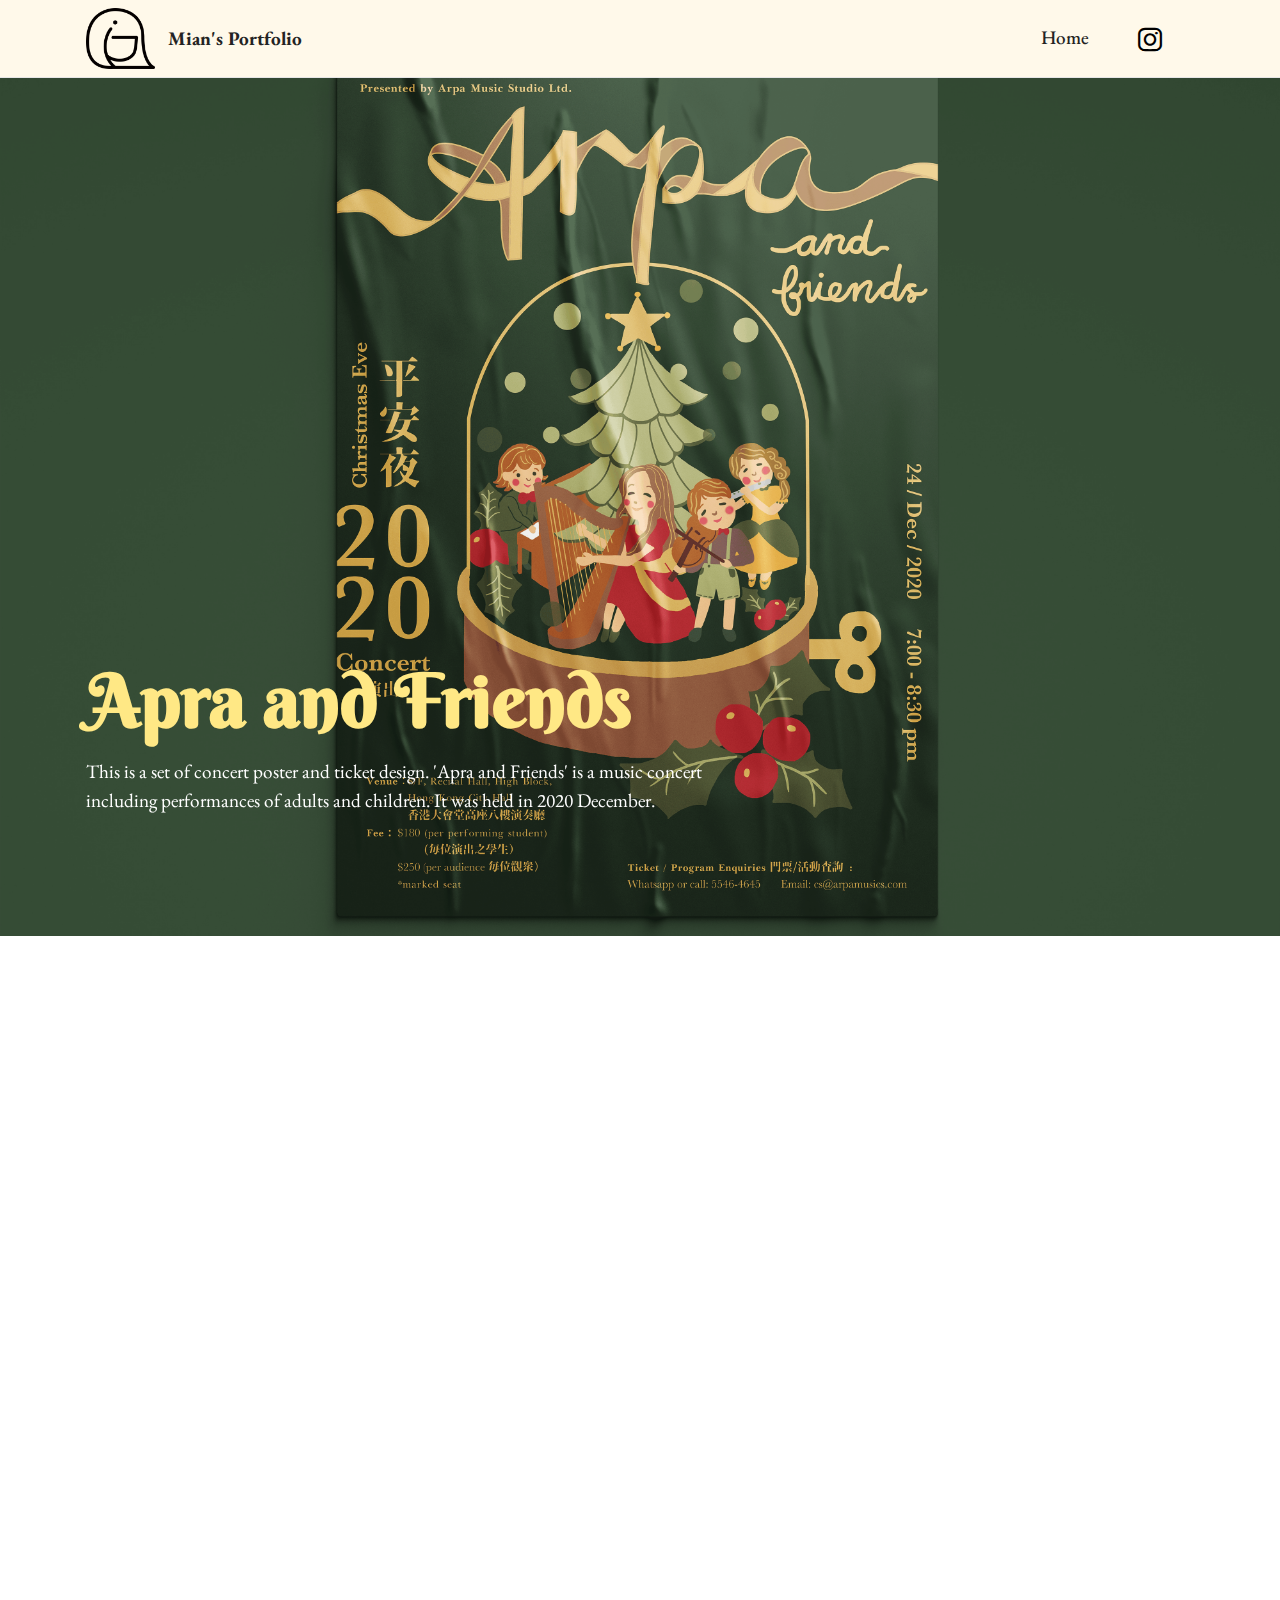
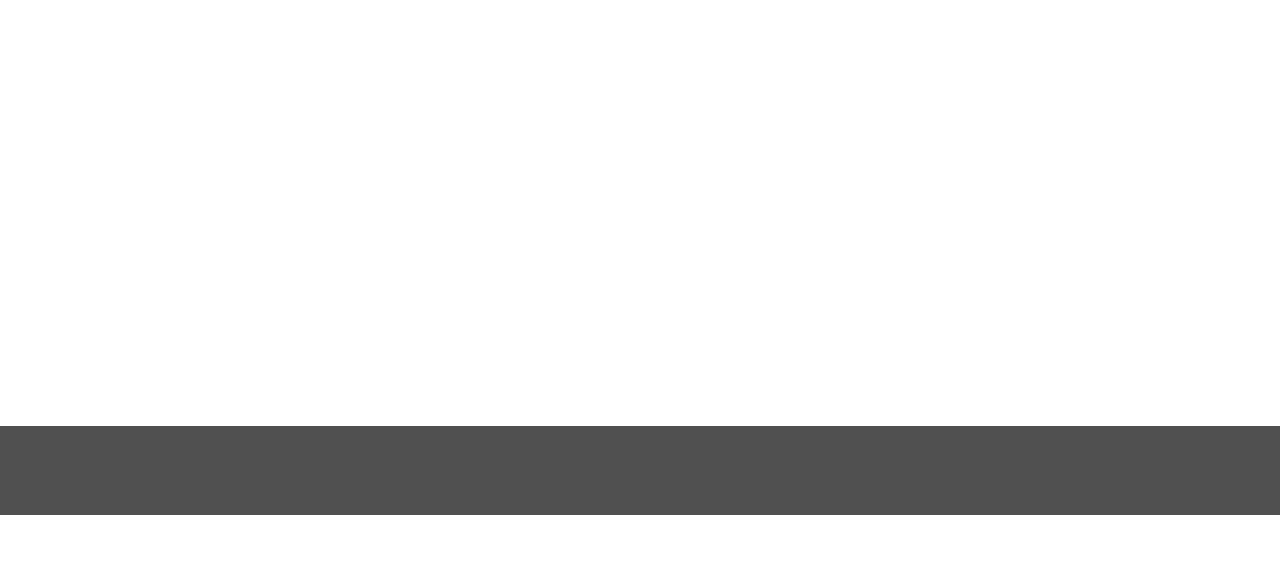
==== commit 92c59126: "1" ====
--- a/ApraandFriends.html
+++ b/ApraandFriends.html
@@ -105,11 +105,11 @@
     <div class="container">
         <div class="row justify-content-center">
             <div class="col-12 col-md-11">
-                <div class="carousel slide carousel-fade" id="stdE1rgwqr" data-ride="carousel" data-interval="5000">
+                <div class="carousel slide carousel-fade" id="sv3tWLPWZL" data-ride="carousel" data-interval="5000">
                     
                     <ol class="carousel-indicators">
-                        <li data-slide-to="0" class="active" data-target="#stdE1rgwqr"></li>
-                        <li data-slide-to="1" data-target="#stdE1rgwqr"></li>
+                        <li data-slide-to="0" class="active" data-target="#sv3tWLPWZL"></li>
+                        <li data-slide-to="1" data-target="#sv3tWLPWZL"></li>
                         
                     </ol>
                     <div class="carousel-inner">
@@ -134,11 +134,11 @@
                             </div>
                         </div>
                     </div>
-                    <a class="carousel-control carousel-control-prev" role="button" data-slide="prev" href="#stdE1rgwqr">
+                    <a class="carousel-control carousel-control-prev" role="button" data-slide="prev" href="#sv3tWLPWZL">
                         <span class="mobi-mbri mobi-mbri-arrow-prev" aria-hidden="true"></span>
                         <span class="sr-only">Previous</span>
                     </a>
-                    <a class="carousel-control carousel-control-next" role="button" data-slide="next" href="#stdE1rgwqr">
+                    <a class="carousel-control carousel-control-next" role="button" data-slide="next" href="#sv3tWLPWZL">
                         <span class="mobi-mbri mobi-mbri-arrow-next" aria-hidden="true"></span>
                         <span class="sr-only">Next</span>
                     </a>
@@ -163,7 +163,7 @@
             </div>
         </div>
     </div>
-</section><section style="background-color: #fff; font-family: -apple-system, BlinkMacSystemFont, 'Segoe UI', 'Roboto', 'Helvetica Neue', Arial, sans-serif; color:#aaa; font-size:12px; padding: 0; align-items: center; display: flex;"><a href="https://mobirise.site/b" style="flex: 1 1; height: 3rem; padding-left: 1rem;"></a><p style="flex: 0 0 auto; margin:0; padding-right:1rem;">Build a website - <a href="https://mobirise.site/v" style="color:#aaa;">Details here</a></p></section><script src="assets/web/assets/jquery/jquery.min.js"></script>  <script src="assets/popper/popper.min.js"></script>  <script src="assets/tether/tether.min.js"></script>  <script src="assets/bootstrap/js/bootstrap.min.js"></script>  <script src="assets/smoothscroll/smooth-scroll.js"></script>  <script src="assets/viewportchecker/jquery.viewportchecker.js"></script>  <script src="assets/parallax/jarallax.min.js"></script>  <script src="assets/dropdown/js/nav-dropdown.js"></script>  <script src="assets/dropdown/js/navbar-dropdown.js"></script>  <script src="assets/touchswipe/jquery.touch-swipe.min.js"></script>  <script src="assets/theme/js/script.js"></script>  
+</section><section style="background-color: #fff; font-family: -apple-system, BlinkMacSystemFont, 'Segoe UI', 'Roboto', 'Helvetica Neue', Arial, sans-serif; color:#aaa; font-size:12px; padding: 0; align-items: center; display: flex;"><a href="https://mobirise.site/b" style="flex: 1 1; height: 3rem; padding-left: 1rem;"></a><p style="flex: 0 0 auto; margin:0; padding-right:1rem;">Made with Mobirise - <a href="https://mobirise.site/l" style="color:#aaa;">Visit site</a></p></section><script src="assets/web/assets/jquery/jquery.min.js"></script>  <script src="assets/popper/popper.min.js"></script>  <script src="assets/tether/tether.min.js"></script>  <script src="assets/bootstrap/js/bootstrap.min.js"></script>  <script src="assets/smoothscroll/smooth-scroll.js"></script>  <script src="assets/viewportchecker/jquery.viewportchecker.js"></script>  <script src="assets/parallax/jarallax.min.js"></script>  <script src="assets/dropdown/js/nav-dropdown.js"></script>  <script src="assets/dropdown/js/navbar-dropdown.js"></script>  <script src="assets/touchswipe/jquery.touch-swipe.min.js"></script>  <script src="assets/theme/js/script.js"></script>  
   
   
  <div id="scrollToTop" class="scrollToTop mbr-arrow-up"><a style="text-align: center;"><i class="mbr-arrow-up-icon mbr-arrow-up-icon-cm cm-icon cm-icon-smallarrow-up"></i></a></div>
--- a/assets/mobirise/css/mbr-additional.css
+++ b/assets/mobirise/css/mbr-additional.css
@@ -976,6 +976,8 @@
 .cid-s48OLK6784 {
   z-index: 1000;
   width: 100%;
+  position: relative;
+  min-height: 60px;
 }
 .cid-s48OLK6784 nav.navbar {
   position: fixed;
@@ -1033,7 +1035,7 @@
 }
 .cid-s48OLK6784 .dropdown-menu,
 .cid-s48OLK6784 .navbar.opened {
-  background: #fff0b0 !important;
+  background: #fff9ea !important;
 }
 .cid-s48OLK6784 .nav-item:focus,
 .cid-s48OLK6784 .nav-link:focus {
@@ -1068,7 +1070,7 @@
   min-height: 77px;
   transition: all .3s;
   border-bottom: 1px solid transparent;
-  background: rgba(255, 240, 176, 0.3);
+  background: #fff9ea;
 }
 .cid-s48OLK6784 .navbar:not(.navbar-short) {
   border-bottom: 1px solid #e6e6e6;
@@ -1211,7 +1213,7 @@
   padding: 0.667em 1.667em;
 }
 .cid-s48OLK6784 .navbar.navbar-expand-lg .dropdown .dropdown-menu {
-  background: #fff0b0;
+  background: #fff9ea;
 }
 .cid-s48OLK6784 .navbar.navbar-expand-lg .dropdown .dropdown-menu .dropdown-submenu {
   margin: 0;
@@ -1512,6 +1514,8 @@
 .cid-ssyTxYza2v {
   z-index: 1000;
   width: 100%;
+  position: relative;
+  min-height: 60px;
 }
 .cid-ssyTxYza2v nav.navbar {
   position: fixed;
@@ -1569,7 +1573,7 @@
 }
 .cid-ssyTxYza2v .dropdown-menu,
 .cid-ssyTxYza2v .navbar.opened {
-  background: #fff0b0 !important;
+  background: #fff9ea !important;
 }
 .cid-ssyTxYza2v .nav-item:focus,
 .cid-ssyTxYza2v .nav-link:focus {
@@ -1604,7 +1608,7 @@
   min-height: 77px;
   transition: all .3s;
   border-bottom: 1px solid transparent;
-  background: rgba(255, 240, 176, 0.3);
+  background: #fff9ea;
 }
 .cid-ssyTxYza2v .navbar:not(.navbar-short) {
   border-bottom: 1px solid #e6e6e6;
@@ -1747,7 +1751,7 @@
   padding: 0.667em 1.667em;
 }
 .cid-ssyTxYza2v .navbar.navbar-expand-lg .dropdown .dropdown-menu {
-  background: #fff0b0;
+  background: #fff9ea;
 }
 .cid-ssyTxYza2v .navbar.navbar-expand-lg .dropdown .dropdown-menu .dropdown-submenu {
   margin: 0;
@@ -1944,6 +1948,8 @@
 .cid-ssyPn7dKk3 {
   z-index: 1000;
   width: 100%;
+  position: relative;
+  min-height: 60px;
 }
 .cid-ssyPn7dKk3 nav.navbar {
   position: fixed;
@@ -2001,7 +2007,7 @@
 }
 .cid-ssyPn7dKk3 .dropdown-menu,
 .cid-ssyPn7dKk3 .navbar.opened {
-  background: #fff0b0 !important;
+  background: #fff9ea !important;
 }
 .cid-ssyPn7dKk3 .nav-item:focus,
 .cid-ssyPn7dKk3 .nav-link:focus {
@@ -2036,7 +2042,7 @@
   min-height: 77px;
   transition: all .3s;
   border-bottom: 1px solid transparent;
-  background: rgba(255, 240, 176, 0.3);
+  background: #fff9ea;
 }
 .cid-ssyPn7dKk3 .navbar:not(.navbar-short) {
   border-bottom: 1px solid #e6e6e6;
@@ -2179,7 +2185,7 @@
   padding: 0.667em 1.667em;
 }
 .cid-ssyPn7dKk3 .navbar.navbar-expand-lg .dropdown .dropdown-menu {
-  background: #fff0b0;
+  background: #fff9ea;
 }
 .cid-ssyPn7dKk3 .navbar.navbar-expand-lg .dropdown .dropdown-menu .dropdown-submenu {
   margin: 0;
@@ -2291,7 +2297,7 @@
 }
 .cid-ssyLcebiBr {
   display: flex;
-  background-image: url("../../../assets/images/2021-02-11-12.37.09-1714x814.png");
+  background-image: url("../../../assets/images/main-mockup-4000x3200.png");
 }
 .cid-ssyLcebiBr .mbr-overlay {
   background-color: #353535;
@@ -2308,7 +2314,7 @@
     justify-content: flex-start;
   }
   .cid-ssyLcebiBr .content-wrap {
-    width: 57%;
+    width: 51%;
   }
 }
 @media (max-width: 991px) and (min-width: 768px) {
@@ -2334,7 +2340,7 @@
 }
 .cid-ssyLcebiBr .mbr-text,
 .cid-ssyLcebiBr .mbr-section-btn {
-  color: #505050;
+  color: #fafafa;
 }
 .cid-ssyLcg9j7C {
   padding-top: 6rem;
@@ -2507,6 +2513,8 @@
 .cid-ssyLcgTdUi {
   z-index: 1000;
   width: 100%;
+  position: relative;
+  min-height: 60px;
 }
 .cid-ssyLcgTdUi nav.navbar {
   position: fixed;
@@ -2564,7 +2572,7 @@
 }
 .cid-ssyLcgTdUi .dropdown-menu,
 .cid-ssyLcgTdUi .navbar.opened {
-  background: #fff0b0 !important;
+  background: #fff9ea !important;
 }
 .cid-ssyLcgTdUi .nav-item:focus,
 .cid-ssyLcgTdUi .nav-link:focus {
@@ -2599,7 +2607,7 @@
   min-height: 77px;
   transition: all .3s;
   border-bottom: 1px solid transparent;
-  background: rgba(255, 240, 176, 0.3);
+  background: #fff9ea;
 }
 .cid-ssyLcgTdUi .navbar:not(.navbar-short) {
   border-bottom: 1px solid #e6e6e6;
@@ -2742,7 +2750,7 @@
   padding: 0.667em 1.667em;
 }
 .cid-ssyLcgTdUi .navbar.navbar-expand-lg .dropdown .dropdown-menu {
-  background: #fff0b0;
+  background: #fff9ea;
 }
 .cid-ssyLcgTdUi .navbar.navbar-expand-lg .dropdown .dropdown-menu .dropdown-submenu {
   margin: 0;
@@ -2911,6 +2919,8 @@
 .cid-ssyFIJmWrf {
   z-index: 1000;
   width: 100%;
+  position: relative;
+  min-height: 60px;
 }
 .cid-ssyFIJmWrf nav.navbar {
   position: fixed;
@@ -2968,7 +2978,7 @@
 }
 .cid-ssyFIJmWrf .dropdown-menu,
 .cid-ssyFIJmWrf .navbar.opened {
-  background: #fff0b0 !important;
+  background: #fff9ea !important;
 }
 .cid-ssyFIJmWrf .nav-item:focus,
 .cid-ssyFIJmWrf .nav-link:focus {
@@ -3003,7 +3013,7 @@
   min-height: 77px;
   transition: all .3s;
   border-bottom: 1px solid transparent;
-  background: rgba(255, 240, 176, 0.3);
+  background: #fff9ea;
 }
 .cid-ssyFIJmWrf .navbar:not(.navbar-short) {
   border-bottom: 1px solid #e6e6e6;
@@ -3146,7 +3156,7 @@
   padding: 0.667em 1.667em;
 }
 .cid-ssyFIJmWrf .navbar.navbar-expand-lg .dropdown .dropdown-menu {
-  background: #fff0b0;
+  background: #fff9ea;
 }
 .cid-ssyFIJmWrf .navbar.navbar-expand-lg .dropdown .dropdown-menu .dropdown-submenu {
   margin: 0;
@@ -3357,6 +3367,8 @@
 .cid-ssyAGrfFr0 {
   z-index: 1000;
   width: 100%;
+  position: relative;
+  min-height: 60px;
 }
 .cid-ssyAGrfFr0 nav.navbar {
   position: fixed;
@@ -3414,7 +3426,7 @@
 }
 .cid-ssyAGrfFr0 .dropdown-menu,
 .cid-ssyAGrfFr0 .navbar.opened {
-  background: #fff0b0 !important;
+  background: #fff9ea !important;
 }
 .cid-ssyAGrfFr0 .nav-item:focus,
 .cid-ssyAGrfFr0 .nav-link:focus {
@@ -3449,7 +3461,7 @@
   min-height: 77px;
   transition: all .3s;
   border-bottom: 1px solid transparent;
-  background: rgba(255, 240, 176, 0.3);
+  background: #fff9ea;
 }
 .cid-ssyAGrfFr0 .navbar:not(.navbar-short) {
   border-bottom: 1px solid #e6e6e6;
@@ -3592,7 +3604,7 @@
   padding: 0.667em 1.667em;
 }
 .cid-ssyAGrfFr0 .navbar.navbar-expand-lg .dropdown .dropdown-menu {
-  background: #fff0b0;
+  background: #fff9ea;
 }
 .cid-ssyAGrfFr0 .navbar.navbar-expand-lg .dropdown .dropdown-menu .dropdown-submenu {
   margin: 0;
@@ -4352,6 +4364,8 @@
 .cid-ssw1eLsNBY {
   z-index: 1000;
   width: 100%;
+  position: relative;
+  min-height: 60px;
 }
 .cid-ssw1eLsNBY nav.navbar {
   position: fixed;
@@ -4409,7 +4423,7 @@
 }
 .cid-ssw1eLsNBY .dropdown-menu,
 .cid-ssw1eLsNBY .navbar.opened {
-  background: #fff0b0 !important;
+  background: #fff9ea !important;
 }
 .cid-ssw1eLsNBY .nav-item:focus,
 .cid-ssw1eLsNBY .nav-link:focus {
@@ -4444,7 +4458,7 @@
   min-height: 77px;
   transition: all .3s;
   border-bottom: 1px solid transparent;
-  background: rgba(255, 240, 176, 0.3);
+  background: #fff9ea;
 }
 .cid-ssw1eLsNBY .navbar:not(.navbar-short) {
   border-bottom: 1px solid #e6e6e6;
@@ -4587,7 +4601,7 @@
   padding: 0.667em 1.667em;
 }
 .cid-ssw1eLsNBY .navbar.navbar-expand-lg .dropdown .dropdown-menu {
-  background: #fff0b0;
+  background: #fff9ea;
 }
 .cid-ssw1eLsNBY .navbar.navbar-expand-lg .dropdown .dropdown-menu .dropdown-submenu {
   margin: 0;
@@ -5056,6 +5070,8 @@
 .cid-ssvVkZgOlY {
   z-index: 1000;
   width: 100%;
+  position: relative;
+  min-height: 60px;
 }
 .cid-ssvVkZgOlY nav.navbar {
   position: fixed;
@@ -5113,7 +5129,7 @@
 }
 .cid-ssvVkZgOlY .dropdown-menu,
 .cid-ssvVkZgOlY .navbar.opened {
-  background: #fff0b0 !important;
+  background: #fff9ea !important;
 }
 .cid-ssvVkZgOlY .nav-item:focus,
 .cid-ssvVkZgOlY .nav-link:focus {
@@ -5148,7 +5164,7 @@
   min-height: 77px;
   transition: all .3s;
   border-bottom: 1px solid transparent;
-  background: rgba(255, 240, 176, 0.3);
+  background: #fff9ea;
 }
 .cid-ssvVkZgOlY .navbar:not(.navbar-short) {
   border-bottom: 1px solid #e6e6e6;
@@ -5291,7 +5307,7 @@
   padding: 0.667em 1.667em;
 }
 .cid-ssvVkZgOlY .navbar.navbar-expand-lg .dropdown .dropdown-menu {
-  background: #fff0b0;
+  background: #fff9ea;
 }
 .cid-ssvVkZgOlY .navbar.navbar-expand-lg .dropdown .dropdown-menu .dropdown-submenu {
   margin: 0;
@@ -5463,6 +5479,8 @@
 .cid-s48OLK6784 {
   z-index: 1000;
   width: 100%;
+  position: relative;
+  min-height: 60px;
 }
 .cid-s48OLK6784 nav.navbar {
   position: fixed;
@@ -5520,7 +5538,7 @@
 }
 .cid-s48OLK6784 .dropdown-menu,
 .cid-s48OLK6784 .navbar.opened {
-  background: #fff0b0 !important;
+  background: #fff9ea !important;
 }
 .cid-s48OLK6784 .nav-item:focus,
 .cid-s48OLK6784 .nav-link:focus {
@@ -5555,7 +5573,7 @@
   min-height: 77px;
   transition: all .3s;
   border-bottom: 1px solid transparent;
-  background: rgba(255, 240, 176, 0.3);
+  background: #fff9ea;
 }
 .cid-s48OLK6784 .navbar:not(.navbar-short) {
   border-bottom: 1px solid #e6e6e6;
@@ -5698,7 +5716,7 @@
   padding: 0.667em 1.667em;
 }
 .cid-s48OLK6784 .navbar.navbar-expand-lg .dropdown .dropdown-menu {
-  background: #fff0b0;
+  background: #fff9ea;
 }
 .cid-s48OLK6784 .navbar.navbar-expand-lg .dropdown .dropdown-menu .dropdown-submenu {
   margin: 0;
@@ -5866,6 +5884,8 @@
 .cid-ssz2jnXOph {
   z-index: 1000;
   width: 100%;
+  position: relative;
+  min-height: 60px;
 }
 .cid-ssz2jnXOph nav.navbar {
   position: fixed;
@@ -5923,7 +5943,7 @@
 }
 .cid-ssz2jnXOph .dropdown-menu,
 .cid-ssz2jnXOph .navbar.opened {
-  background: #fff0b0 !important;
+  background: #fff9ea !important;
 }
 .cid-ssz2jnXOph .nav-item:focus,
 .cid-ssz2jnXOph .nav-link:focus {
@@ -5958,7 +5978,7 @@
   min-height: 77px;
   transition: all .3s;
   border-bottom: 1px solid transparent;
-  background: rgba(255, 240, 176, 0.3);
+  background: #fff9ea;
 }
 .cid-ssz2jnXOph .navbar:not(.navbar-short) {
   border-bottom: 1px solid #e6e6e6;
@@ -6101,7 +6121,7 @@
   padding: 0.667em 1.667em;
 }
 .cid-ssz2jnXOph .navbar.navbar-expand-lg .dropdown .dropdown-menu {
-  background: #fff0b0;
+  background: #fff9ea;
 }
 .cid-ssz2jnXOph .navbar.navbar-expand-lg .dropdown .dropdown-menu .dropdown-submenu {
   margin: 0;
@@ -6269,6 +6289,8 @@
 .cid-ssM8bJ0TxY {
   z-index: 1000;
   width: 100%;
+  position: relative;
+  min-height: 60px;
 }
 .cid-ssM8bJ0TxY nav.navbar {
   position: fixed;
@@ -6326,7 +6348,7 @@
 }
 .cid-ssM8bJ0TxY .dropdown-menu,
 .cid-ssM8bJ0TxY .navbar.opened {
-  background: #fff0b0 !important;
+  background: #fff9ea !important;
 }
 .cid-ssM8bJ0TxY .nav-item:focus,
 .cid-ssM8bJ0TxY .nav-link:focus {
@@ -6361,7 +6383,7 @@
   min-height: 77px;
   transition: all .3s;
   border-bottom: 1px solid transparent;
-  background: rgba(255, 240, 176, 0.3);
+  background: #fff9ea;
 }
 .cid-ssM8bJ0TxY .navbar:not(.navbar-short) {
   border-bottom: 1px solid #e6e6e6;
@@ -6504,7 +6526,7 @@
   padding: 0.667em 1.667em;
 }
 .cid-ssM8bJ0TxY .navbar.navbar-expand-lg .dropdown .dropdown-menu {
-  background: #fff0b0;
+  background: #fff9ea;
 }
 .cid-ssM8bJ0TxY .navbar.navbar-expand-lg .dropdown .dropdown-menu .dropdown-submenu {
   margin: 0;
@@ -6803,6 +6825,8 @@
 .cid-ssSY4KMwCi {
   z-index: 1000;
   width: 100%;
+  position: relative;
+  min-height: 60px;
 }
 .cid-ssSY4KMwCi nav.navbar {
   position: fixed;
@@ -6860,7 +6884,7 @@
 }
 .cid-ssSY4KMwCi .dropdown-menu,
 .cid-ssSY4KMwCi .navbar.opened {
-  background: #fff0b0 !important;
+  background: #fff9ea !important;
 }
 .cid-ssSY4KMwCi .nav-item:focus,
 .cid-ssSY4KMwCi .nav-link:focus {
@@ -6895,7 +6919,7 @@
   min-height: 77px;
   transition: all .3s;
   border-bottom: 1px solid transparent;
-  background: rgba(255, 240, 176, 0.3);
+  background: #fff9ea;
 }
 .cid-ssSY4KMwCi .navbar:not(.navbar-short) {
   border-bottom: 1px solid #e6e6e6;
@@ -7038,7 +7062,7 @@
   padding: 0.667em 1.667em;
 }
 .cid-ssSY4KMwCi .navbar.navbar-expand-lg .dropdown .dropdown-menu {
-  background: #fff0b0;
+  background: #fff9ea;
 }
 .cid-ssSY4KMwCi .navbar.navbar-expand-lg .dropdown .dropdown-menu .dropdown-submenu {
   margin: 0;
@@ -7412,7 +7436,7 @@
   }
 }
 .cid-sszks48JJe .mbr-text {
-  color: #505050;
+  color: #232323;
 }
 .cid-ssvwnbObwj {
   padding-top: 3rem;
@@ -7437,7 +7461,7 @@
 .cid-ssvwnbObwj .item-wrapper {
   position: relative;
   border-radius: 4px;
-  background: #fff9ea;
+  background: #ffffff;
   height: 100%;
   display: flex;
   flex-flow: column nowrap;
@@ -7473,6 +7497,8 @@
 .cid-s48OLK6784 {
   z-index: 1000;
   width: 100%;
+  position: relative;
+  min-height: 60px;
 }
 .cid-s48OLK6784 nav.navbar {
   position: fixed;
@@ -7530,7 +7556,7 @@
 }
 .cid-s48OLK6784 .dropdown-menu,
 .cid-s48OLK6784 .navbar.opened {
-  background: #fff0b0 !important;
+  background: #fff9ea !important;
 }
 .cid-s48OLK6784 .nav-item:focus,
 .cid-s48OLK6784 .nav-link:focus {
@@ -7565,7 +7591,7 @@
   min-height: 77px;
   transition: all .3s;
   border-bottom: 1px solid transparent;
-  background: rgba(255, 240, 176, 0.3);
+  background: #fff9ea;
 }
 .cid-s48OLK6784 .navbar:not(.navbar-short) {
   border-bottom: 1px solid #e6e6e6;
@@ -7708,7 +7734,7 @@
   padding: 0.667em 1.667em;
 }
 .cid-s48OLK6784 .navbar.navbar-expand-lg .dropdown .dropdown-menu {
-  background: #fff0b0;
+  background: #fff9ea;
 }
 .cid-s48OLK6784 .navbar.navbar-expand-lg .dropdown .dropdown-menu .dropdown-submenu {
   margin: 0;
@@ -7810,3 +7836,598 @@
     left: -1rem;
   }
 }
+.cid-sv3g092Pje {
+  display: flex;
+  background-image: url("../../../assets/images/mockup-1-4000x3200.png");
+}
+.cid-sv3g092Pje .mbr-overlay {
+  background-color: #353535;
+  opacity: 0.5;
+}
+.cid-sv3g092Pje .content-wrap {
+  padding: 5rem 1rem;
+}
+@media (min-width: 768px) {
+  .cid-sv3g092Pje {
+    align-items: flex-end;
+  }
+  .cid-sv3g092Pje .row {
+    justify-content: flex-start;
+  }
+  .cid-sv3g092Pje .content-wrap {
+    width: 57%;
+  }
+}
+@media (max-width: 991px) and (min-width: 768px) {
+  .cid-sv3g092Pje .content-wrap {
+    min-width: 50%;
+  }
+}
+@media (max-width: 767px) {
+  .cid-sv3g092Pje {
+    -webkit-align-items: center;
+    align-items: center;
+  }
+  .cid-sv3g092Pje .mbr-row {
+    -webkit-justify-content: center;
+    justify-content: center;
+  }
+  .cid-sv3g092Pje .content-wrap {
+    width: 100%;
+  }
+}
+.cid-sv3g092Pje .mbr-section-title {
+  color: #fff9ea;
+}
+.cid-sv3g092Pje .mbr-text,
+.cid-sv3g092Pje .mbr-section-btn {
+  color: #ffffff;
+}
+.cid-sv3g09jFfz {
+  padding-top: 3rem;
+  padding-bottom: 1rem;
+  background-color: #ffffff;
+}
+.cid-sv3g09jFfz .mbr-overlay {
+  z-index: 1;
+}
+@media (min-width: 992px) {
+  .cid-sv3g09jFfz .carousel {
+    min-height: 700px;
+  }
+  .cid-sv3g09jFfz .carousel img {
+    max-height: 700px;
+    object-fit: contain;
+  }
+}
+@media (max-width: 991px) and (min-width: 768px) {
+  .cid-sv3g09jFfz .carousel {
+    min-height: 455px;
+  }
+  .cid-sv3g09jFfz .carousel img {
+    max-height: 455px;
+    object-fit: contain;
+  }
+}
+@media (max-width: 767px) {
+  .cid-sv3g09jFfz .carousel {
+    min-height: 385px;
+  }
+  .cid-sv3g09jFfz .carousel img {
+    max-height: 385px;
+    object-fit: contain;
+  }
+  .cid-sv3g09jFfz .container .carousel-control {
+    margin-bottom: 0;
+  }
+  .cid-sv3g09jFfz .content-slider-wrap {
+    width: 100% !important;
+  }
+}
+.cid-sv3g09jFfz .carousel,
+.cid-sv3g09jFfz .carousel-inner {
+  display: flex;
+  align-items: center;
+}
+.cid-sv3g09jFfz .item-wrapper {
+  width: 100%;
+}
+.cid-sv3g09jFfz .carousel-caption {
+  bottom: 40px;
+}
+.cid-sv3g09jFfz .carousel-control:hover {
+  background: #1b1b1b;
+  color: #fff;
+  opacity: 1;
+}
+.cid-sv3g09jFfz .mobi-mbri-arrow-next {
+  margin-left: 5px;
+}
+.cid-sv3g09jFfz .mobi-mbri-arrow-prev {
+  margin-right: 5px;
+}
+.cid-sv3g09jFfz .container .carousel-indicators {
+  margin-bottom: 3px;
+}
+.cid-sv3g09jFfz .carousel-control {
+  top: 50%;
+  width: 60px;
+  height: 60px;
+  margin-top: -1.5rem;
+  font-size: 22px;
+  background-color: rgba(0, 0, 0, 0.5);
+  border: 2px solid #fff;
+  border-radius: 50%;
+  transition: all 0.3s;
+}
+.cid-sv3g09jFfz .carousel-control.carousel-control-prev {
+  left: 0;
+  margin-left: 2.5rem;
+}
+.cid-sv3g09jFfz .carousel-control.carousel-control-next {
+  right: 0;
+  margin-right: 2.5rem;
+}
+@media (max-width: 767px) {
+  .cid-sv3g09jFfz .carousel-control {
+    top: auto;
+    bottom: 1rem;
+  }
+}
+.cid-sv3g09jFfz .carousel-indicators {
+  position: absolute;
+  bottom: 0;
+  margin-bottom: 1.5rem !important;
+}
+.cid-sv3g09jFfz .carousel-indicators li {
+  max-width: 15px;
+  height: 15px;
+  width: 15px;
+  max-height: 15px;
+  margin: 3px;
+  background-color: rgba(0, 0, 0, 0.5);
+  border: 2px solid #fff;
+  border-radius: 50%;
+  opacity: 0.5;
+  transition: all 0.3s;
+}
+.cid-sv3g09jFfz .carousel-indicators li.active,
+.cid-sv3g09jFfz .carousel-indicators li:hover {
+  opacity: 0.9;
+}
+.cid-sv3g09jFfz .carousel-indicators li::after,
+.cid-sv3g09jFfz .carousel-indicators li::before {
+  content: none;
+}
+.cid-sv3g09jFfz .carousel-indicators.ie-fix {
+  left: 50%;
+  display: block;
+  width: 60%;
+  margin-left: -30%;
+  text-align: center;
+}
+@media (max-width: 768px) {
+  .cid-sv3g09jFfz .carousel-indicators {
+    display: none !important;
+  }
+}
+.cid-sv3hM4bHmu {
+  padding-top: 7rem;
+  padding-bottom: 3rem;
+  background-color: #ffffff;
+}
+@media (max-width: 991px) {
+  .cid-sv3hM4bHmu .image-wrapper {
+    margin-bottom: 1rem;
+  }
+}
+.cid-sv3hM4bHmu img {
+  width: 100%;
+}
+@media (min-width: 992px) {
+  .cid-sv3hM4bHmu .text-wrapper {
+    padding: 2rem;
+  }
+}
+.cid-sv3hRpRuNQ {
+  padding-top: 0rem;
+  padding-bottom: 0rem;
+  background-color: #ffffff;
+}
+@media (max-width: 991px) {
+  .cid-sv3hRpRuNQ .image-wrapper {
+    margin-bottom: 1rem;
+  }
+}
+.cid-sv3hRpRuNQ .row {
+  flex-direction: row-reverse;
+}
+.cid-sv3hRpRuNQ img {
+  width: 100%;
+}
+@media (min-width: 992px) {
+  .cid-sv3hRpRuNQ .text-wrapper {
+    padding: 2rem;
+  }
+}
+.cid-sv3hS242yV {
+  padding-top: 0rem;
+  padding-bottom: 4rem;
+  background-color: #ffffff;
+}
+@media (max-width: 991px) {
+  .cid-sv3hS242yV .image-wrapper {
+    margin-bottom: 1rem;
+  }
+}
+.cid-sv3hS242yV img {
+  width: 100%;
+}
+@media (min-width: 992px) {
+  .cid-sv3hS242yV .text-wrapper {
+    padding: 2rem;
+  }
+}
+.cid-sv3kGkYn8U {
+  padding-top: 0rem;
+  padding-bottom: 6rem;
+  background-color: #ffffff;
+}
+.cid-sv3kGkYn8U .video-wrapper iframe {
+  width: 100%;
+}
+.cid-sv3kGkYn8U .mbr-section-title,
+.cid-sv3kGkYn8U .mbr-section-subtitle,
+.cid-sv3kGkYn8U .mbr-text {
+  text-align: center;
+}
+.cid-sv3g0aBCZG {
+  z-index: 1000;
+  width: 100%;
+  position: relative;
+  min-height: 60px;
+}
+.cid-sv3g0aBCZG nav.navbar {
+  position: fixed;
+}
+.cid-sv3g0aBCZG .dropdown-item:before {
+  font-family: Moririse2 !important;
+  content: '\e966';
+  display: inline-block;
+  width: 0;
+  position: absolute;
+  left: 1rem;
+  top: 0.5rem;
+  margin-right: 0.5rem;
+  line-height: 1;
+  font-size: inherit;
+  vertical-align: middle;
+  text-align: center;
+  overflow: hidden;
+  transform: scale(0, 1);
+  transition: all 0.25s ease-in-out;
+}
+.cid-sv3g0aBCZG .dropdown-menu {
+  padding: 0;
+}
+.cid-sv3g0aBCZG .dropdown-item {
+  border-bottom: 1px solid #e6e6e6;
+}
+.cid-sv3g0aBCZG .dropdown-item:hover,
+.cid-sv3g0aBCZG .dropdown-item:focus {
+  background: #4479d9 !important;
+  color: white !important;
+}
+.cid-sv3g0aBCZG .nav-dropdown .link {
+  padding: 0 0.3em !important;
+  margin: .667em 1em !important;
+}
+.cid-sv3g0aBCZG .nav-dropdown .link.dropdown-toggle::after {
+  margin-left: 0.5rem;
+  margin-top: 0.2rem;
+}
+.cid-sv3g0aBCZG .nav-link {
+  position: relative;
+}
+.cid-sv3g0aBCZG .container {
+  display: flex;
+  margin: auto;
+}
+.cid-sv3g0aBCZG .iconfont-wrapper {
+  color: #000000 !important;
+  font-size: 1.5rem;
+  padding-right: .5rem;
+}
+.cid-sv3g0aBCZG .navbar-caption {
+  padding-right: 4rem;
+}
+.cid-sv3g0aBCZG .dropdown-menu,
+.cid-sv3g0aBCZG .navbar.opened {
+  background: #fff9ea !important;
+}
+.cid-sv3g0aBCZG .nav-item:focus,
+.cid-sv3g0aBCZG .nav-link:focus {
+  outline: none;
+}
+.cid-sv3g0aBCZG .dropdown .dropdown-menu .dropdown-item {
+  width: auto;
+  transition: all 0.25s ease-in-out;
+}
+.cid-sv3g0aBCZG .dropdown .dropdown-menu .dropdown-item::after {
+  right: 0.5rem;
+}
+.cid-sv3g0aBCZG .dropdown .dropdown-menu .dropdown-item .mbr-iconfont {
+  margin-left: -1.8rem;
+  padding-right: 1rem;
+  font-size: inherit;
+}
+.cid-sv3g0aBCZG .dropdown .dropdown-menu .dropdown-item .mbr-iconfont:before {
+  display: inline-block;
+  transform: scale(1, 1);
+  transition: all 0.25s ease-in-out;
+}
+.cid-sv3g0aBCZG .collapsed .dropdown-menu .dropdown-item:before {
+  display: none;
+}
+.cid-sv3g0aBCZG .collapsed .dropdown .dropdown-menu .dropdown-item {
+  padding: 0.235em 1.5em 0.235em 1.5em !important;
+  transition: none;
+  margin: 0 !important;
+}
+.cid-sv3g0aBCZG .navbar {
+  min-height: 77px;
+  transition: all .3s;
+  border-bottom: 1px solid transparent;
+  background: #fff9ea;
+}
+.cid-sv3g0aBCZG .navbar:not(.navbar-short) {
+  border-bottom: 1px solid #e6e6e6;
+}
+.cid-sv3g0aBCZG .navbar.opened {
+  transition: all .3s;
+}
+.cid-sv3g0aBCZG .navbar .dropdown-item {
+  padding: .5rem 1.8rem;
+}
+.cid-sv3g0aBCZG .navbar .navbar-logo img {
+  width: auto;
+}
+.cid-sv3g0aBCZG .navbar .navbar-collapse {
+  justify-content: flex-end;
+  z-index: 1;
+}
+.cid-sv3g0aBCZG .navbar.collapsed .nav-item .nav-link::before {
+  display: none;
+}
+.cid-sv3g0aBCZG .navbar.collapsed.opened .dropdown-menu {
+  top: 0;
+}
+@media (min-width: 992px) {
+  .cid-sv3g0aBCZG .navbar.collapsed.opened:not(.navbar-short) .navbar-collapse {
+    max-height: calc(98.5vh - 3.8rem);
+  }
+}
+.cid-sv3g0aBCZG .navbar.collapsed .dropdown-menu .dropdown-submenu {
+  left: 0 !important;
+}
+.cid-sv3g0aBCZG .navbar.collapsed .dropdown-menu .dropdown-item:after {
+  right: auto;
+}
+.cid-sv3g0aBCZG .navbar.collapsed .dropdown-menu .dropdown-toggle[data-toggle="dropdown-submenu"]:after {
+  margin-left: 0.5rem;
+  margin-top: 0.2rem;
+  border-top: 0.35em solid;
+  border-right: 0.35em solid transparent;
+  border-left: 0.35em solid transparent;
+  border-bottom: 0;
+  top: 55%;
+}
+.cid-sv3g0aBCZG .navbar.collapsed ul.navbar-nav li {
+  margin: auto;
+}
+.cid-sv3g0aBCZG .navbar.collapsed .dropdown-menu .dropdown-item {
+  padding: .25rem 1.5rem;
+  text-align: center;
+}
+.cid-sv3g0aBCZG .navbar.collapsed .icons-menu {
+  padding-left: 0;
+  padding-right: 0;
+  padding-top: .5rem;
+  padding-bottom: .5rem;
+}
+@media (max-width: 991px) {
+  .cid-sv3g0aBCZG .navbar .nav-item .nav-link::before {
+    display: none;
+  }
+  .cid-sv3g0aBCZG .navbar.opened .dropdown-menu {
+    top: 0;
+  }
+  .cid-sv3g0aBCZG .navbar .dropdown-menu .dropdown-submenu {
+    left: 0 !important;
+  }
+  .cid-sv3g0aBCZG .navbar .dropdown-menu .dropdown-item:after {
+    right: auto;
+  }
+  .cid-sv3g0aBCZG .navbar .dropdown-menu .dropdown-toggle[data-toggle="dropdown-submenu"]:after {
+    margin-left: 0.5rem;
+    margin-top: 0.2rem;
+    border-top: 0.35em solid;
+    border-right: 0.35em solid transparent;
+    border-left: 0.35em solid transparent;
+    border-bottom: 0;
+    top: 55%;
+  }
+  .cid-sv3g0aBCZG .navbar .navbar-logo img {
+    height: 3.8rem !important;
+  }
+  .cid-sv3g0aBCZG .navbar ul.navbar-nav li {
+    margin: auto;
+  }
+  .cid-sv3g0aBCZG .navbar .dropdown-menu .dropdown-item {
+    padding: .25rem 1.5rem !important;
+    text-align: center;
+  }
+  .cid-sv3g0aBCZG .navbar .navbar-brand {
+    flex-shrink: initial;
+    flex-basis: auto;
+    word-break: break-word;
+    padding-right: 2rem;
+  }
+  .cid-sv3g0aBCZG .navbar .navbar-toggler {
+    flex-basis: auto;
+  }
+  .cid-sv3g0aBCZG .navbar .icons-menu {
+    padding-left: 0;
+    padding-top: .5rem;
+    padding-bottom: .5rem;
+  }
+}
+.cid-sv3g0aBCZG .navbar.navbar-short {
+  min-height: 60px;
+}
+.cid-sv3g0aBCZG .navbar.navbar-short .navbar-logo img {
+  height: 3rem !important;
+}
+.cid-sv3g0aBCZG .navbar.navbar-short .navbar-brand {
+  padding: 0;
+}
+.cid-sv3g0aBCZG .navbar-brand {
+  flex-shrink: 0;
+  align-items: center;
+  margin-right: 0;
+  padding: 0;
+  transition: all .3s;
+  word-break: break-word;
+  z-index: 1;
+}
+.cid-sv3g0aBCZG .navbar-brand .navbar-caption {
+  line-height: inherit !important;
+}
+.cid-sv3g0aBCZG .navbar-brand .navbar-logo a {
+  outline: none;
+}
+.cid-sv3g0aBCZG .dropdown-item.active,
+.cid-sv3g0aBCZG .dropdown-item:active {
+  background-color: transparent;
+}
+.cid-sv3g0aBCZG .navbar-expand-lg .navbar-nav .nav-link {
+  padding: 0;
+}
+.cid-sv3g0aBCZG .nav-dropdown .link.dropdown-toggle {
+  margin-right: 1.667em;
+}
+.cid-sv3g0aBCZG .nav-dropdown .link.dropdown-toggle[aria-expanded="true"] {
+  margin-right: 0;
+  padding: 0.667em 1.667em;
+}
+.cid-sv3g0aBCZG .navbar.navbar-expand-lg .dropdown .dropdown-menu {
+  background: #fff9ea;
+}
+.cid-sv3g0aBCZG .navbar.navbar-expand-lg .dropdown .dropdown-menu .dropdown-submenu {
+  margin: 0;
+  left: 100%;
+}
+.cid-sv3g0aBCZG .navbar .dropdown.open > .dropdown-menu {
+  display: block;
+}
+.cid-sv3g0aBCZG ul.navbar-nav {
+  flex-wrap: wrap;
+}
+.cid-sv3g0aBCZG .navbar-buttons {
+  text-align: center;
+  min-width: 170px;
+}
+.cid-sv3g0aBCZG button.navbar-toggler {
+  outline: none;
+  width: 31px;
+  height: 20px;
+  cursor: pointer;
+  transition: all .2s;
+  position: relative;
+  align-self: center;
+}
+.cid-sv3g0aBCZG button.navbar-toggler .hamburger span {
+  position: absolute;
+  right: 0;
+  width: 30px;
+  height: 2px;
+  border-right: 5px;
+  background-color: currentColor;
+}
+.cid-sv3g0aBCZG button.navbar-toggler .hamburger span:nth-child(1) {
+  top: 0;
+  transition: all .2s;
+}
+.cid-sv3g0aBCZG button.navbar-toggler .hamburger span:nth-child(2) {
+  top: 8px;
+  transition: all .15s;
+}
+.cid-sv3g0aBCZG button.navbar-toggler .hamburger span:nth-child(3) {
+  top: 8px;
+  transition: all .15s;
+}
+.cid-sv3g0aBCZG button.navbar-toggler .hamburger span:nth-child(4) {
+  top: 16px;
+  transition: all .2s;
+}
+.cid-sv3g0aBCZG nav.opened .hamburger span:nth-child(1) {
+  top: 8px;
+  width: 0;
+  opacity: 0;
+  right: 50%;
+  transition: all .2s;
+}
+.cid-sv3g0aBCZG nav.opened .hamburger span:nth-child(2) {
+  transform: rotate(45deg);
+  transition: all .25s;
+}
+.cid-sv3g0aBCZG nav.opened .hamburger span:nth-child(3) {
+  transform: rotate(-45deg);
+  transition: all .25s;
+}
+.cid-sv3g0aBCZG nav.opened .hamburger span:nth-child(4) {
+  top: 8px;
+  width: 0;
+  opacity: 0;
+  right: 50%;
+  transition: all .2s;
+}
+.cid-sv3g0aBCZG .navbar-dropdown {
+  padding: .5rem 1rem;
+  position: fixed;
+}
+.cid-sv3g0aBCZG a.nav-link {
+  display: flex;
+  align-items: center;
+  justify-content: center;
+}
+.cid-sv3g0aBCZG .icons-menu {
+  flex-wrap: nowrap;
+  display: flex;
+  justify-content: center;
+  padding-left: 1rem;
+  padding-right: 1rem;
+  padding-top: 0.3rem;
+  text-align: center;
+}
+@media screen and (-ms-high-contrast: active), (-ms-high-contrast: none) {
+  .cid-sv3g0aBCZG .navbar {
+    height: 77px;
+  }
+  .cid-sv3g0aBCZG .navbar.opened {
+    height: auto;
+  }
+  .cid-sv3g0aBCZG .nav-item .nav-link:hover::before {
+    width: 175%;
+    max-width: calc(100% + 2rem);
+    left: -1rem;
+  }
+}
+.cid-sv3g0aSu03 {
+  padding-top: 30px;
+  padding-bottom: 30px;
+  background-color: #505050;
+}
+.cid-sv3g0aSu03 .media-container-row .mbr-text {
+  color: #fff9ea;
+}
--- a/assets/mobirise/css/mbr-additional.css
+++ b/assets/mobirise/css/mbr-additional.css
@@ -976,6 +976,8 @@
 .cid-s48OLK6784 {
   z-index: 1000;
   width: 100%;
+  position: relative;
+  min-height: 60px;
 }
 .cid-s48OLK6784 nav.navbar {
   position: fixed;
@@ -1033,7 +1035,7 @@
 }
 .cid-s48OLK6784 .dropdown-menu,
 .cid-s48OLK6784 .navbar.opened {
-  background: #fff0b0 !important;
+  background: #fff9ea !important;
 }
 .cid-s48OLK6784 .nav-item:focus,
 .cid-s48OLK6784 .nav-link:focus {
@@ -1068,7 +1070,7 @@
   min-height: 77px;
   transition: all .3s;
   border-bottom: 1px solid transparent;
-  background: rgba(255, 240, 176, 0.3);
+  background: #fff9ea;
 }
 .cid-s48OLK6784 .navbar:not(.navbar-short) {
   border-bottom: 1px solid #e6e6e6;
@@ -1211,7 +1213,7 @@
   padding: 0.667em 1.667em;
 }
 .cid-s48OLK6784 .navbar.navbar-expand-lg .dropdown .dropdown-menu {
-  background: #fff0b0;
+  background: #fff9ea;
 }
 .cid-s48OLK6784 .navbar.navbar-expand-lg .dropdown .dropdown-menu .dropdown-submenu {
   margin: 0;
@@ -1512,6 +1514,8 @@
 .cid-ssyTxYza2v {
   z-index: 1000;
   width: 100%;
+  position: relative;
+  min-height: 60px;
 }
 .cid-ssyTxYza2v nav.navbar {
   position: fixed;
@@ -1569,7 +1573,7 @@
 }
 .cid-ssyTxYza2v .dropdown-menu,
 .cid-ssyTxYza2v .navbar.opened {
-  background: #fff0b0 !important;
+  background: #fff9ea !important;
 }
 .cid-ssyTxYza2v .nav-item:focus,
 .cid-ssyTxYza2v .nav-link:focus {
@@ -1604,7 +1608,7 @@
   min-height: 77px;
   transition: all .3s;
   border-bottom: 1px solid transparent;
-  background: rgba(255, 240, 176, 0.3);
+  background: #fff9ea;
 }
 .cid-ssyTxYza2v .navbar:not(.navbar-short) {
   border-bottom: 1px solid #e6e6e6;
@@ -1747,7 +1751,7 @@
   padding: 0.667em 1.667em;
 }
 .cid-ssyTxYza2v .navbar.navbar-expand-lg .dropdown .dropdown-menu {
-  background: #fff0b0;
+  background: #fff9ea;
 }
 .cid-ssyTxYza2v .navbar.navbar-expand-lg .dropdown .dropdown-menu .dropdown-submenu {
   margin: 0;
@@ -1944,6 +1948,8 @@
 .cid-ssyPn7dKk3 {
   z-index: 1000;
   width: 100%;
+  position: relative;
+  min-height: 60px;
 }
 .cid-ssyPn7dKk3 nav.navbar {
   position: fixed;
@@ -2001,7 +2007,7 @@
 }
 .cid-ssyPn7dKk3 .dropdown-menu,
 .cid-ssyPn7dKk3 .navbar.opened {
-  background: #fff0b0 !important;
+  background: #fff9ea !important;
 }
 .cid-ssyPn7dKk3 .nav-item:focus,
 .cid-ssyPn7dKk3 .nav-link:focus {
@@ -2036,7 +2042,7 @@
   min-height: 77px;
   transition: all .3s;
   border-bottom: 1px solid transparent;
-  background: rgba(255, 240, 176, 0.3);
+  background: #fff9ea;
 }
 .cid-ssyPn7dKk3 .navbar:not(.navbar-short) {
   border-bottom: 1px solid #e6e6e6;
@@ -2179,7 +2185,7 @@
   padding: 0.667em 1.667em;
 }
 .cid-ssyPn7dKk3 .navbar.navbar-expand-lg .dropdown .dropdown-menu {
-  background: #fff0b0;
+  background: #fff9ea;
 }
 .cid-ssyPn7dKk3 .navbar.navbar-expand-lg .dropdown .dropdown-menu .dropdown-submenu {
   margin: 0;
@@ -2291,7 +2297,7 @@
 }
 .cid-ssyLcebiBr {
   display: flex;
-  background-image: url("../../../assets/images/2021-02-11-12.37.09-1714x814.png");
+  background-image: url("../../../assets/images/main-mockup-4000x3200.png");
 }
 .cid-ssyLcebiBr .mbr-overlay {
   background-color: #353535;
@@ -2308,7 +2314,7 @@
     justify-content: flex-start;
   }
   .cid-ssyLcebiBr .content-wrap {
-    width: 57%;
+    width: 51%;
   }
 }
 @media (max-width: 991px) and (min-width: 768px) {
@@ -2334,7 +2340,7 @@
 }
 .cid-ssyLcebiBr .mbr-text,
 .cid-ssyLcebiBr .mbr-section-btn {
-  color: #505050;
+  color: #fafafa;
 }
 .cid-ssyLcg9j7C {
   padding-top: 6rem;
@@ -2507,6 +2513,8 @@
 .cid-ssyLcgTdUi {
   z-index: 1000;
   width: 100%;
+  position: relative;
+  min-height: 60px;
 }
 .cid-ssyLcgTdUi nav.navbar {
   position: fixed;
@@ -2564,7 +2572,7 @@
 }
 .cid-ssyLcgTdUi .dropdown-menu,
 .cid-ssyLcgTdUi .navbar.opened {
-  background: #fff0b0 !important;
+  background: #fff9ea !important;
 }
 .cid-ssyLcgTdUi .nav-item:focus,
 .cid-ssyLcgTdUi .nav-link:focus {
@@ -2599,7 +2607,7 @@
   min-height: 77px;
   transition: all .3s;
   border-bottom: 1px solid transparent;
-  background: rgba(255, 240, 176, 0.3);
+  background: #fff9ea;
 }
 .cid-ssyLcgTdUi .navbar:not(.navbar-short) {
   border-bottom: 1px solid #e6e6e6;
@@ -2742,7 +2750,7 @@
   padding: 0.667em 1.667em;
 }
 .cid-ssyLcgTdUi .navbar.navbar-expand-lg .dropdown .dropdown-menu {
-  background: #fff0b0;
+  background: #fff9ea;
 }
 .cid-ssyLcgTdUi .navbar.navbar-expand-lg .dropdown .dropdown-menu .dropdown-submenu {
   margin: 0;
@@ -2911,6 +2919,8 @@
 .cid-ssyFIJmWrf {
   z-index: 1000;
   width: 100%;
+  position: relative;
+  min-height: 60px;
 }
 .cid-ssyFIJmWrf nav.navbar {
   position: fixed;
@@ -2968,7 +2978,7 @@
 }
 .cid-ssyFIJmWrf .dropdown-menu,
 .cid-ssyFIJmWrf .navbar.opened {
-  background: #fff0b0 !important;
+  background: #fff9ea !important;
 }
 .cid-ssyFIJmWrf .nav-item:focus,
 .cid-ssyFIJmWrf .nav-link:focus {
@@ -3003,7 +3013,7 @@
   min-height: 77px;
   transition: all .3s;
   border-bottom: 1px solid transparent;
-  background: rgba(255, 240, 176, 0.3);
+  background: #fff9ea;
 }
 .cid-ssyFIJmWrf .navbar:not(.navbar-short) {
   border-bottom: 1px solid #e6e6e6;
@@ -3146,7 +3156,7 @@
   padding: 0.667em 1.667em;
 }
 .cid-ssyFIJmWrf .navbar.navbar-expand-lg .dropdown .dropdown-menu {
-  background: #fff0b0;
+  background: #fff9ea;
 }
 .cid-ssyFIJmWrf .navbar.navbar-expand-lg .dropdown .dropdown-menu .dropdown-submenu {
   margin: 0;
@@ -3357,6 +3367,8 @@
 .cid-ssyAGrfFr0 {
   z-index: 1000;
   width: 100%;
+  position: relative;
+  min-height: 60px;
 }
 .cid-ssyAGrfFr0 nav.navbar {
   position: fixed;
@@ -3414,7 +3426,7 @@
 }
 .cid-ssyAGrfFr0 .dropdown-menu,
 .cid-ssyAGrfFr0 .navbar.opened {
-  background: #fff0b0 !important;
+  background: #fff9ea !important;
 }
 .cid-ssyAGrfFr0 .nav-item:focus,
 .cid-ssyAGrfFr0 .nav-link:focus {
@@ -3449,7 +3461,7 @@
   min-height: 77px;
   transition: all .3s;
   border-bottom: 1px solid transparent;
-  background: rgba(255, 240, 176, 0.3);
+  background: #fff9ea;
 }
 .cid-ssyAGrfFr0 .navbar:not(.navbar-short) {
   border-bottom: 1px solid #e6e6e6;
@@ -3592,7 +3604,7 @@
   padding: 0.667em 1.667em;
 }
 .cid-ssyAGrfFr0 .navbar.navbar-expand-lg .dropdown .dropdown-menu {
-  background: #fff0b0;
+  background: #fff9ea;
 }
 .cid-ssyAGrfFr0 .navbar.navbar-expand-lg .dropdown .dropdown-menu .dropdown-submenu {
   margin: 0;
@@ -4352,6 +4364,8 @@
 .cid-ssw1eLsNBY {
   z-index: 1000;
   width: 100%;
+  position: relative;
+  min-height: 60px;
 }
 .cid-ssw1eLsNBY nav.navbar {
   position: fixed;
@@ -4409,7 +4423,7 @@
 }
 .cid-ssw1eLsNBY .dropdown-menu,
 .cid-ssw1eLsNBY .navbar.opened {
-  background: #fff0b0 !important;
+  background: #fff9ea !important;
 }
 .cid-ssw1eLsNBY .nav-item:focus,
 .cid-ssw1eLsNBY .nav-link:focus {
@@ -4444,7 +4458,7 @@
   min-height: 77px;
   transition: all .3s;
   border-bottom: 1px solid transparent;
-  background: rgba(255, 240, 176, 0.3);
+  background: #fff9ea;
 }
 .cid-ssw1eLsNBY .navbar:not(.navbar-short) {
   border-bottom: 1px solid #e6e6e6;
@@ -4587,7 +4601,7 @@
   padding: 0.667em 1.667em;
 }
 .cid-ssw1eLsNBY .navbar.navbar-expand-lg .dropdown .dropdown-menu {
-  background: #fff0b0;
+  background: #fff9ea;
 }
 .cid-ssw1eLsNBY .navbar.navbar-expand-lg .dropdown .dropdown-menu .dropdown-submenu {
   margin: 0;
@@ -5056,6 +5070,8 @@
 .cid-ssvVkZgOlY {
   z-index: 1000;
   width: 100%;
+  position: relative;
+  min-height: 60px;
 }
 .cid-ssvVkZgOlY nav.navbar {
   position: fixed;
@@ -5113,7 +5129,7 @@
 }
 .cid-ssvVkZgOlY .dropdown-menu,
 .cid-ssvVkZgOlY .navbar.opened {
-  background: #fff0b0 !important;
+  background: #fff9ea !important;
 }
 .cid-ssvVkZgOlY .nav-item:focus,
 .cid-ssvVkZgOlY .nav-link:focus {
@@ -5148,7 +5164,7 @@
   min-height: 77px;
   transition: all .3s;
   border-bottom: 1px solid transparent;
-  background: rgba(255, 240, 176, 0.3);
+  background: #fff9ea;
 }
 .cid-ssvVkZgOlY .navbar:not(.navbar-short) {
   border-bottom: 1px solid #e6e6e6;
@@ -5291,7 +5307,7 @@
   padding: 0.667em 1.667em;
 }
 .cid-ssvVkZgOlY .navbar.navbar-expand-lg .dropdown .dropdown-menu {
-  background: #fff0b0;
+  background: #fff9ea;
 }
 .cid-ssvVkZgOlY .navbar.navbar-expand-lg .dropdown .dropdown-menu .dropdown-submenu {
   margin: 0;
@@ -5463,6 +5479,8 @@
 .cid-s48OLK6784 {
   z-index: 1000;
   width: 100%;
+  position: relative;
+  min-height: 60px;
 }
 .cid-s48OLK6784 nav.navbar {
   position: fixed;
@@ -5520,7 +5538,7 @@
 }
 .cid-s48OLK6784 .dropdown-menu,
 .cid-s48OLK6784 .navbar.opened {
-  background: #fff0b0 !important;
+  background: #fff9ea !important;
 }
 .cid-s48OLK6784 .nav-item:focus,
 .cid-s48OLK6784 .nav-link:focus {
@@ -5555,7 +5573,7 @@
   min-height: 77px;
   transition: all .3s;
   border-bottom: 1px solid transparent;
-  background: rgba(255, 240, 176, 0.3);
+  background: #fff9ea;
 }
 .cid-s48OLK6784 .navbar:not(.navbar-short) {
   border-bottom: 1px solid #e6e6e6;
@@ -5698,7 +5716,7 @@
   padding: 0.667em 1.667em;
 }
 .cid-s48OLK6784 .navbar.navbar-expand-lg .dropdown .dropdown-menu {
-  background: #fff0b0;
+  background: #fff9ea;
 }
 .cid-s48OLK6784 .navbar.navbar-expand-lg .dropdown .dropdown-menu .dropdown-submenu {
   margin: 0;
@@ -5866,6 +5884,8 @@
 .cid-ssz2jnXOph {
   z-index: 1000;
   width: 100%;
+  position: relative;
+  min-height: 60px;
 }
 .cid-ssz2jnXOph nav.navbar {
   position: fixed;
@@ -5923,7 +5943,7 @@
 }
 .cid-ssz2jnXOph .dropdown-menu,
 .cid-ssz2jnXOph .navbar.opened {
-  background: #fff0b0 !important;
+  background: #fff9ea !important;
 }
 .cid-ssz2jnXOph .nav-item:focus,
 .cid-ssz2jnXOph .nav-link:focus {
@@ -5958,7 +5978,7 @@
   min-height: 77px;
   transition: all .3s;
   border-bottom: 1px solid transparent;
-  background: rgba(255, 240, 176, 0.3);
+  background: #fff9ea;
 }
 .cid-ssz2jnXOph .navbar:not(.navbar-short) {
   border-bottom: 1px solid #e6e6e6;
@@ -6101,7 +6121,7 @@
   padding: 0.667em 1.667em;
 }
 .cid-ssz2jnXOph .navbar.navbar-expand-lg .dropdown .dropdown-menu {
-  background: #fff0b0;
+  background: #fff9ea;
 }
 .cid-ssz2jnXOph .navbar.navbar-expand-lg .dropdown .dropdown-menu .dropdown-submenu {
   margin: 0;
@@ -6269,6 +6289,8 @@
 .cid-ssM8bJ0TxY {
   z-index: 1000;
   width: 100%;
+  position: relative;
+  min-height: 60px;
 }
 .cid-ssM8bJ0TxY nav.navbar {
   position: fixed;
@@ -6326,7 +6348,7 @@
 }
 .cid-ssM8bJ0TxY .dropdown-menu,
 .cid-ssM8bJ0TxY .navbar.opened {
-  background: #fff0b0 !important;
+  background: #fff9ea !important;
 }
 .cid-ssM8bJ0TxY .nav-item:focus,
 .cid-ssM8bJ0TxY .nav-link:focus {
@@ -6361,7 +6383,7 @@
   min-height: 77px;
   transition: all .3s;
   border-bottom: 1px solid transparent;
-  background: rgba(255, 240, 176, 0.3);
+  background: #fff9ea;
 }
 .cid-ssM8bJ0TxY .navbar:not(.navbar-short) {
   border-bottom: 1px solid #e6e6e6;
@@ -6504,7 +6526,7 @@
   padding: 0.667em 1.667em;
 }
 .cid-ssM8bJ0TxY .navbar.navbar-expand-lg .dropdown .dropdown-menu {
-  background: #fff0b0;
+  background: #fff9ea;
 }
 .cid-ssM8bJ0TxY .navbar.navbar-expand-lg .dropdown .dropdown-menu .dropdown-submenu {
   margin: 0;
@@ -6803,6 +6825,8 @@
 .cid-ssSY4KMwCi {
   z-index: 1000;
   width: 100%;
+  position: relative;
+  min-height: 60px;
 }
 .cid-ssSY4KMwCi nav.navbar {
   position: fixed;
@@ -6860,7 +6884,7 @@
 }
 .cid-ssSY4KMwCi .dropdown-menu,
 .cid-ssSY4KMwCi .navbar.opened {
-  background: #fff0b0 !important;
+  background: #fff9ea !important;
 }
 .cid-ssSY4KMwCi .nav-item:focus,
 .cid-ssSY4KMwCi .nav-link:focus {
@@ -6895,7 +6919,7 @@
   min-height: 77px;
   transition: all .3s;
   border-bottom: 1px solid transparent;
-  background: rgba(255, 240, 176, 0.3);
+  background: #fff9ea;
 }
 .cid-ssSY4KMwCi .navbar:not(.navbar-short) {
   border-bottom: 1px solid #e6e6e6;
@@ -7038,7 +7062,7 @@
   padding: 0.667em 1.667em;
 }
 .cid-ssSY4KMwCi .navbar.navbar-expand-lg .dropdown .dropdown-menu {
-  background: #fff0b0;
+  background: #fff9ea;
 }
 .cid-ssSY4KMwCi .navbar.navbar-expand-lg .dropdown .dropdown-menu .dropdown-submenu {
   margin: 0;
@@ -7412,7 +7436,7 @@
   }
 }
 .cid-sszks48JJe .mbr-text {
-  color: #505050;
+  color: #232323;
 }
 .cid-ssvwnbObwj {
   padding-top: 3rem;
@@ -7437,7 +7461,7 @@
 .cid-ssvwnbObwj .item-wrapper {
   position: relative;
   border-radius: 4px;
-  background: #fff9ea;
+  background: #ffffff;
   height: 100%;
   display: flex;
   flex-flow: column nowrap;
@@ -7473,6 +7497,8 @@
 .cid-s48OLK6784 {
   z-index: 1000;
   width: 100%;
+  position: relative;
+  min-height: 60px;
 }
 .cid-s48OLK6784 nav.navbar {
   position: fixed;
@@ -7530,7 +7556,7 @@
 }
 .cid-s48OLK6784 .dropdown-menu,
 .cid-s48OLK6784 .navbar.opened {
-  background: #fff0b0 !important;
+  background: #fff9ea !important;
 }
 .cid-s48OLK6784 .nav-item:focus,
 .cid-s48OLK6784 .nav-link:focus {
@@ -7565,7 +7591,7 @@
   min-height: 77px;
   transition: all .3s;
   border-bottom: 1px solid transparent;
-  background: rgba(255, 240, 176, 0.3);
+  background: #fff9ea;
 }
 .cid-s48OLK6784 .navbar:not(.navbar-short) {
   border-bottom: 1px solid #e6e6e6;
@@ -7708,7 +7734,7 @@
   padding: 0.667em 1.667em;
 }
 .cid-s48OLK6784 .navbar.navbar-expand-lg .dropdown .dropdown-menu {
-  background: #fff0b0;
+  background: #fff9ea;
 }
 .cid-s48OLK6784 .navbar.navbar-expand-lg .dropdown .dropdown-menu .dropdown-submenu {
   margin: 0;
@@ -7810,3 +7836,598 @@
     left: -1rem;
   }
 }
+.cid-sv3g092Pje {
+  display: flex;
+  background-image: url("../../../assets/images/mockup-1-4000x3200.png");
+}
+.cid-sv3g092Pje .mbr-overlay {
+  background-color: #353535;
+  opacity: 0.5;
+}
+.cid-sv3g092Pje .content-wrap {
+  padding: 5rem 1rem;
+}
+@media (min-width: 768px) {
+  .cid-sv3g092Pje {
+    align-items: flex-end;
+  }
+  .cid-sv3g092Pje .row {
+    justify-content: flex-start;
+  }
+  .cid-sv3g092Pje .content-wrap {
+    width: 57%;
+  }
+}
+@media (max-width: 991px) and (min-width: 768px) {
+  .cid-sv3g092Pje .content-wrap {
+    min-width: 50%;
+  }
+}
+@media (max-width: 767px) {
+  .cid-sv3g092Pje {
+    -webkit-align-items: center;
+    align-items: center;
+  }
+  .cid-sv3g092Pje .mbr-row {
+    -webkit-justify-content: center;
+    justify-content: center;
+  }
+  .cid-sv3g092Pje .content-wrap {
+    width: 100%;
+  }
+}
+.cid-sv3g092Pje .mbr-section-title {
+  color: #fff9ea;
+}
+.cid-sv3g092Pje .mbr-text,
+.cid-sv3g092Pje .mbr-section-btn {
+  color: #ffffff;
+}
+.cid-sv3g09jFfz {
+  padding-top: 3rem;
+  padding-bottom: 1rem;
+  background-color: #ffffff;
+}
+.cid-sv3g09jFfz .mbr-overlay {
+  z-index: 1;
+}
+@media (min-width: 992px) {
+  .cid-sv3g09jFfz .carousel {
+    min-height: 700px;
+  }
+  .cid-sv3g09jFfz .carousel img {
+    max-height: 700px;
+    object-fit: contain;
+  }
+}
+@media (max-width: 991px) and (min-width: 768px) {
+  .cid-sv3g09jFfz .carousel {
+    min-height: 455px;
+  }
+  .cid-sv3g09jFfz .carousel img {
+    max-height: 455px;
+    object-fit: contain;
+  }
+}
+@media (max-width: 767px) {
+  .cid-sv3g09jFfz .carousel {
+    min-height: 385px;
+  }
+  .cid-sv3g09jFfz .carousel img {
+    max-height: 385px;
+    object-fit: contain;
+  }
+  .cid-sv3g09jFfz .container .carousel-control {
+    margin-bottom: 0;
+  }
+  .cid-sv3g09jFfz .content-slider-wrap {
+    width: 100% !important;
+  }
+}
+.cid-sv3g09jFfz .carousel,
+.cid-sv3g09jFfz .carousel-inner {
+  display: flex;
+  align-items: center;
+}
+.cid-sv3g09jFfz .item-wrapper {
+  width: 100%;
+}
+.cid-sv3g09jFfz .carousel-caption {
+  bottom: 40px;
+}
+.cid-sv3g09jFfz .carousel-control:hover {
+  background: #1b1b1b;
+  color: #fff;
+  opacity: 1;
+}
+.cid-sv3g09jFfz .mobi-mbri-arrow-next {
+  margin-left: 5px;
+}
+.cid-sv3g09jFfz .mobi-mbri-arrow-prev {
+  margin-right: 5px;
+}
+.cid-sv3g09jFfz .container .carousel-indicators {
+  margin-bottom: 3px;
+}
+.cid-sv3g09jFfz .carousel-control {
+  top: 50%;
+  width: 60px;
+  height: 60px;
+  margin-top: -1.5rem;
+  font-size: 22px;
+  background-color: rgba(0, 0, 0, 0.5);
+  border: 2px solid #fff;
+  border-radius: 50%;
+  transition: all 0.3s;
+}
+.cid-sv3g09jFfz .carousel-control.carousel-control-prev {
+  left: 0;
+  margin-left: 2.5rem;
+}
+.cid-sv3g09jFfz .carousel-control.carousel-control-next {
+  right: 0;
+  margin-right: 2.5rem;
+}
+@media (max-width: 767px) {
+  .cid-sv3g09jFfz .carousel-control {
+    top: auto;
+    bottom: 1rem;
+  }
+}
+.cid-sv3g09jFfz .carousel-indicators {
+  position: absolute;
+  bottom: 0;
+  margin-bottom: 1.5rem !important;
+}
+.cid-sv3g09jFfz .carousel-indicators li {
+  max-width: 15px;
+  height: 15px;
+  width: 15px;
+  max-height: 15px;
+  margin: 3px;
+  background-color: rgba(0, 0, 0, 0.5);
+  border: 2px solid #fff;
+  border-radius: 50%;
+  opacity: 0.5;
+  transition: all 0.3s;
+}
+.cid-sv3g09jFfz .carousel-indicators li.active,
+.cid-sv3g09jFfz .carousel-indicators li:hover {
+  opacity: 0.9;
+}
+.cid-sv3g09jFfz .carousel-indicators li::after,
+.cid-sv3g09jFfz .carousel-indicators li::before {
+  content: none;
+}
+.cid-sv3g09jFfz .carousel-indicators.ie-fix {
+  left: 50%;
+  display: block;
+  width: 60%;
+  margin-left: -30%;
+  text-align: center;
+}
+@media (max-width: 768px) {
+  .cid-sv3g09jFfz .carousel-indicators {
+    display: none !important;
+  }
+}
+.cid-sv3hM4bHmu {
+  padding-top: 7rem;
+  padding-bottom: 3rem;
+  background-color: #ffffff;
+}
+@media (max-width: 991px) {
+  .cid-sv3hM4bHmu .image-wrapper {
+    margin-bottom: 1rem;
+  }
+}
+.cid-sv3hM4bHmu img {
+  width: 100%;
+}
+@media (min-width: 992px) {
+  .cid-sv3hM4bHmu .text-wrapper {
+    padding: 2rem;
+  }
+}
+.cid-sv3hRpRuNQ {
+  padding-top: 0rem;
+  padding-bottom: 0rem;
+  background-color: #ffffff;
+}
+@media (max-width: 991px) {
+  .cid-sv3hRpRuNQ .image-wrapper {
+    margin-bottom: 1rem;
+  }
+}
+.cid-sv3hRpRuNQ .row {
+  flex-direction: row-reverse;
+}
+.cid-sv3hRpRuNQ img {
+  width: 100%;
+}
+@media (min-width: 992px) {
+  .cid-sv3hRpRuNQ .text-wrapper {
+    padding: 2rem;
+  }
+}
+.cid-sv3hS242yV {
+  padding-top: 0rem;
+  padding-bottom: 4rem;
+  background-color: #ffffff;
+}
+@media (max-width: 991px) {
+  .cid-sv3hS242yV .image-wrapper {
+    margin-bottom: 1rem;
+  }
+}
+.cid-sv3hS242yV img {
+  width: 100%;
+}
+@media (min-width: 992px) {
+  .cid-sv3hS242yV .text-wrapper {
+    padding: 2rem;
+  }
+}
+.cid-sv3kGkYn8U {
+  padding-top: 0rem;
+  padding-bottom: 6rem;
+  background-color: #ffffff;
+}
+.cid-sv3kGkYn8U .video-wrapper iframe {
+  width: 100%;
+}
+.cid-sv3kGkYn8U .mbr-section-title,
+.cid-sv3kGkYn8U .mbr-section-subtitle,
+.cid-sv3kGkYn8U .mbr-text {
+  text-align: center;
+}
+.cid-sv3g0aBCZG {
+  z-index: 1000;
+  width: 100%;
+  position: relative;
+  min-height: 60px;
+}
+.cid-sv3g0aBCZG nav.navbar {
+  position: fixed;
+}
+.cid-sv3g0aBCZG .dropdown-item:before {
+  font-family: Moririse2 !important;
+  content: '\e966';
+  display: inline-block;
+  width: 0;
+  position: absolute;
+  left: 1rem;
+  top: 0.5rem;
+  margin-right: 0.5rem;
+  line-height: 1;
+  font-size: inherit;
+  vertical-align: middle;
+  text-align: center;
+  overflow: hidden;
+  transform: scale(0, 1);
+  transition: all 0.25s ease-in-out;
+}
+.cid-sv3g0aBCZG .dropdown-menu {
+  padding: 0;
+}
+.cid-sv3g0aBCZG .dropdown-item {
+  border-bottom: 1px solid #e6e6e6;
+}
+.cid-sv3g0aBCZG .dropdown-item:hover,
+.cid-sv3g0aBCZG .dropdown-item:focus {
+  background: #4479d9 !important;
+  color: white !important;
+}
+.cid-sv3g0aBCZG .nav-dropdown .link {
+  padding: 0 0.3em !important;
+  margin: .667em 1em !important;
+}
+.cid-sv3g0aBCZG .nav-dropdown .link.dropdown-toggle::after {
+  margin-left: 0.5rem;
+  margin-top: 0.2rem;
+}
+.cid-sv3g0aBCZG .nav-link {
+  position: relative;
+}
+.cid-sv3g0aBCZG .container {
+  display: flex;
+  margin: auto;
+}
+.cid-sv3g0aBCZG .iconfont-wrapper {
+  color: #000000 !important;
+  font-size: 1.5rem;
+  padding-right: .5rem;
+}
+.cid-sv3g0aBCZG .navbar-caption {
+  padding-right: 4rem;
+}
+.cid-sv3g0aBCZG .dropdown-menu,
+.cid-sv3g0aBCZG .navbar.opened {
+  background: #fff9ea !important;
+}
+.cid-sv3g0aBCZG .nav-item:focus,
+.cid-sv3g0aBCZG .nav-link:focus {
+  outline: none;
+}
+.cid-sv3g0aBCZG .dropdown .dropdown-menu .dropdown-item {
+  width: auto;
+  transition: all 0.25s ease-in-out;
+}
+.cid-sv3g0aBCZG .dropdown .dropdown-menu .dropdown-item::after {
+  right: 0.5rem;
+}
+.cid-sv3g0aBCZG .dropdown .dropdown-menu .dropdown-item .mbr-iconfont {
+  margin-left: -1.8rem;
+  padding-right: 1rem;
+  font-size: inherit;
+}
+.cid-sv3g0aBCZG .dropdown .dropdown-menu .dropdown-item .mbr-iconfont:before {
+  display: inline-block;
+  transform: scale(1, 1);
+  transition: all 0.25s ease-in-out;
+}
+.cid-sv3g0aBCZG .collapsed .dropdown-menu .dropdown-item:before {
+  display: none;
+}
+.cid-sv3g0aBCZG .collapsed .dropdown .dropdown-menu .dropdown-item {
+  padding: 0.235em 1.5em 0.235em 1.5em !important;
+  transition: none;
+  margin: 0 !important;
+}
+.cid-sv3g0aBCZG .navbar {
+  min-height: 77px;
+  transition: all .3s;
+  border-bottom: 1px solid transparent;
+  background: #fff9ea;
+}
+.cid-sv3g0aBCZG .navbar:not(.navbar-short) {
+  border-bottom: 1px solid #e6e6e6;
+}
+.cid-sv3g0aBCZG .navbar.opened {
+  transition: all .3s;
+}
+.cid-sv3g0aBCZG .navbar .dropdown-item {
+  padding: .5rem 1.8rem;
+}
+.cid-sv3g0aBCZG .navbar .navbar-logo img {
+  width: auto;
+}
+.cid-sv3g0aBCZG .navbar .navbar-collapse {
+  justify-content: flex-end;
+  z-index: 1;
+}
+.cid-sv3g0aBCZG .navbar.collapsed .nav-item .nav-link::before {
+  display: none;
+}
+.cid-sv3g0aBCZG .navbar.collapsed.opened .dropdown-menu {
+  top: 0;
+}
+@media (min-width: 992px) {
+  .cid-sv3g0aBCZG .navbar.collapsed.opened:not(.navbar-short) .navbar-collapse {
+    max-height: calc(98.5vh - 3.8rem);
+  }
+}
+.cid-sv3g0aBCZG .navbar.collapsed .dropdown-menu .dropdown-submenu {
+  left: 0 !important;
+}
+.cid-sv3g0aBCZG .navbar.collapsed .dropdown-menu .dropdown-item:after {
+  right: auto;
+}
+.cid-sv3g0aBCZG .navbar.collapsed .dropdown-menu .dropdown-toggle[data-toggle="dropdown-submenu"]:after {
+  margin-left: 0.5rem;
+  margin-top: 0.2rem;
+  border-top: 0.35em solid;
+  border-right: 0.35em solid transparent;
+  border-left: 0.35em solid transparent;
+  border-bottom: 0;
+  top: 55%;
+}
+.cid-sv3g0aBCZG .navbar.collapsed ul.navbar-nav li {
+  margin: auto;
+}
+.cid-sv3g0aBCZG .navbar.collapsed .dropdown-menu .dropdown-item {
+  padding: .25rem 1.5rem;
+  text-align: center;
+}
+.cid-sv3g0aBCZG .navbar.collapsed .icons-menu {
+  padding-left: 0;
+  padding-right: 0;
+  padding-top: .5rem;
+  padding-bottom: .5rem;
+}
+@media (max-width: 991px) {
+  .cid-sv3g0aBCZG .navbar .nav-item .nav-link::before {
+    display: none;
+  }
+  .cid-sv3g0aBCZG .navbar.opened .dropdown-menu {
+    top: 0;
+  }
+  .cid-sv3g0aBCZG .navbar .dropdown-menu .dropdown-submenu {
+    left: 0 !important;
+  }
+  .cid-sv3g0aBCZG .navbar .dropdown-menu .dropdown-item:after {
+    right: auto;
+  }
+  .cid-sv3g0aBCZG .navbar .dropdown-menu .dropdown-toggle[data-toggle="dropdown-submenu"]:after {
+    margin-left: 0.5rem;
+    margin-top: 0.2rem;
+    border-top: 0.35em solid;
+    border-right: 0.35em solid transparent;
+    border-left: 0.35em solid transparent;
+    border-bottom: 0;
+    top: 55%;
+  }
+  .cid-sv3g0aBCZG .navbar .navbar-logo img {
+    height: 3.8rem !important;
+  }
+  .cid-sv3g0aBCZG .navbar ul.navbar-nav li {
+    margin: auto;
+  }
+  .cid-sv3g0aBCZG .navbar .dropdown-menu .dropdown-item {
+    padding: .25rem 1.5rem !important;
+    text-align: center;
+  }
+  .cid-sv3g0aBCZG .navbar .navbar-brand {
+    flex-shrink: initial;
+    flex-basis: auto;
+    word-break: break-word;
+    padding-right: 2rem;
+  }
+  .cid-sv3g0aBCZG .navbar .navbar-toggler {
+    flex-basis: auto;
+  }
+  .cid-sv3g0aBCZG .navbar .icons-menu {
+    padding-left: 0;
+    padding-top: .5rem;
+    padding-bottom: .5rem;
+  }
+}
+.cid-sv3g0aBCZG .navbar.navbar-short {
+  min-height: 60px;
+}
+.cid-sv3g0aBCZG .navbar.navbar-short .navbar-logo img {
+  height: 3rem !important;
+}
+.cid-sv3g0aBCZG .navbar.navbar-short .navbar-brand {
+  padding: 0;
+}
+.cid-sv3g0aBCZG .navbar-brand {
+  flex-shrink: 0;
+  align-items: center;
+  margin-right: 0;
+  padding: 0;
+  transition: all .3s;
+  word-break: break-word;
+  z-index: 1;
+}
+.cid-sv3g0aBCZG .navbar-brand .navbar-caption {
+  line-height: inherit !important;
+}
+.cid-sv3g0aBCZG .navbar-brand .navbar-logo a {
+  outline: none;
+}
+.cid-sv3g0aBCZG .dropdown-item.active,
+.cid-sv3g0aBCZG .dropdown-item:active {
+  background-color: transparent;
+}
+.cid-sv3g0aBCZG .navbar-expand-lg .navbar-nav .nav-link {
+  padding: 0;
+}
+.cid-sv3g0aBCZG .nav-dropdown .link.dropdown-toggle {
+  margin-right: 1.667em;
+}
+.cid-sv3g0aBCZG .nav-dropdown .link.dropdown-toggle[aria-expanded="true"] {
+  margin-right: 0;
+  padding: 0.667em 1.667em;
+}
+.cid-sv3g0aBCZG .navbar.navbar-expand-lg .dropdown .dropdown-menu {
+  background: #fff9ea;
+}
+.cid-sv3g0aBCZG .navbar.navbar-expand-lg .dropdown .dropdown-menu .dropdown-submenu {
+  margin: 0;
+  left: 100%;
+}
+.cid-sv3g0aBCZG .navbar .dropdown.open > .dropdown-menu {
+  display: block;
+}
+.cid-sv3g0aBCZG ul.navbar-nav {
+  flex-wrap: wrap;
+}
+.cid-sv3g0aBCZG .navbar-buttons {
+  text-align: center;
+  min-width: 170px;
+}
+.cid-sv3g0aBCZG button.navbar-toggler {
+  outline: none;
+  width: 31px;
+  height: 20px;
+  cursor: pointer;
+  transition: all .2s;
+  position: relative;
+  align-self: center;
+}
+.cid-sv3g0aBCZG button.navbar-toggler .hamburger span {
+  position: absolute;
+  right: 0;
+  width: 30px;
+  height: 2px;
+  border-right: 5px;
+  background-color: currentColor;
+}
+.cid-sv3g0aBCZG button.navbar-toggler .hamburger span:nth-child(1) {
+  top: 0;
+  transition: all .2s;
+}
+.cid-sv3g0aBCZG button.navbar-toggler .hamburger span:nth-child(2) {
+  top: 8px;
+  transition: all .15s;
+}
+.cid-sv3g0aBCZG button.navbar-toggler .hamburger span:nth-child(3) {
+  top: 8px;
+  transition: all .15s;
+}
+.cid-sv3g0aBCZG button.navbar-toggler .hamburger span:nth-child(4) {
+  top: 16px;
+  transition: all .2s;
+}
+.cid-sv3g0aBCZG nav.opened .hamburger span:nth-child(1) {
+  top: 8px;
+  width: 0;
+  opacity: 0;
+  right: 50%;
+  transition: all .2s;
+}
+.cid-sv3g0aBCZG nav.opened .hamburger span:nth-child(2) {
+  transform: rotate(45deg);
+  transition: all .25s;
+}
+.cid-sv3g0aBCZG nav.opened .hamburger span:nth-child(3) {
+  transform: rotate(-45deg);
+  transition: all .25s;
+}
+.cid-sv3g0aBCZG nav.opened .hamburger span:nth-child(4) {
+  top: 8px;
+  width: 0;
+  opacity: 0;
+  right: 50%;
+  transition: all .2s;
+}
+.cid-sv3g0aBCZG .navbar-dropdown {
+  padding: .5rem 1rem;
+  position: fixed;
+}
+.cid-sv3g0aBCZG a.nav-link {
+  display: flex;
+  align-items: center;
+  justify-content: center;
+}
+.cid-sv3g0aBCZG .icons-menu {
+  flex-wrap: nowrap;
+  display: flex;
+  justify-content: center;
+  padding-left: 1rem;
+  padding-right: 1rem;
+  padding-top: 0.3rem;
+  text-align: center;
+}
+@media screen and (-ms-high-contrast: active), (-ms-high-contrast: none) {
+  .cid-sv3g0aBCZG .navbar {
+    height: 77px;
+  }
+  .cid-sv3g0aBCZG .navbar.opened {
+    height: auto;
+  }
+  .cid-sv3g0aBCZG .nav-item .nav-link:hover::before {
+    width: 175%;
+    max-width: calc(100% + 2rem);
+    left: -1rem;
+  }
+}
+.cid-sv3g0aSu03 {
+  padding-top: 30px;
+  padding-bottom: 30px;
+  background-color: #505050;
+}
+.cid-sv3g0aSu03 .media-container-row .mbr-text {
+  color: #fff9ea;
+}
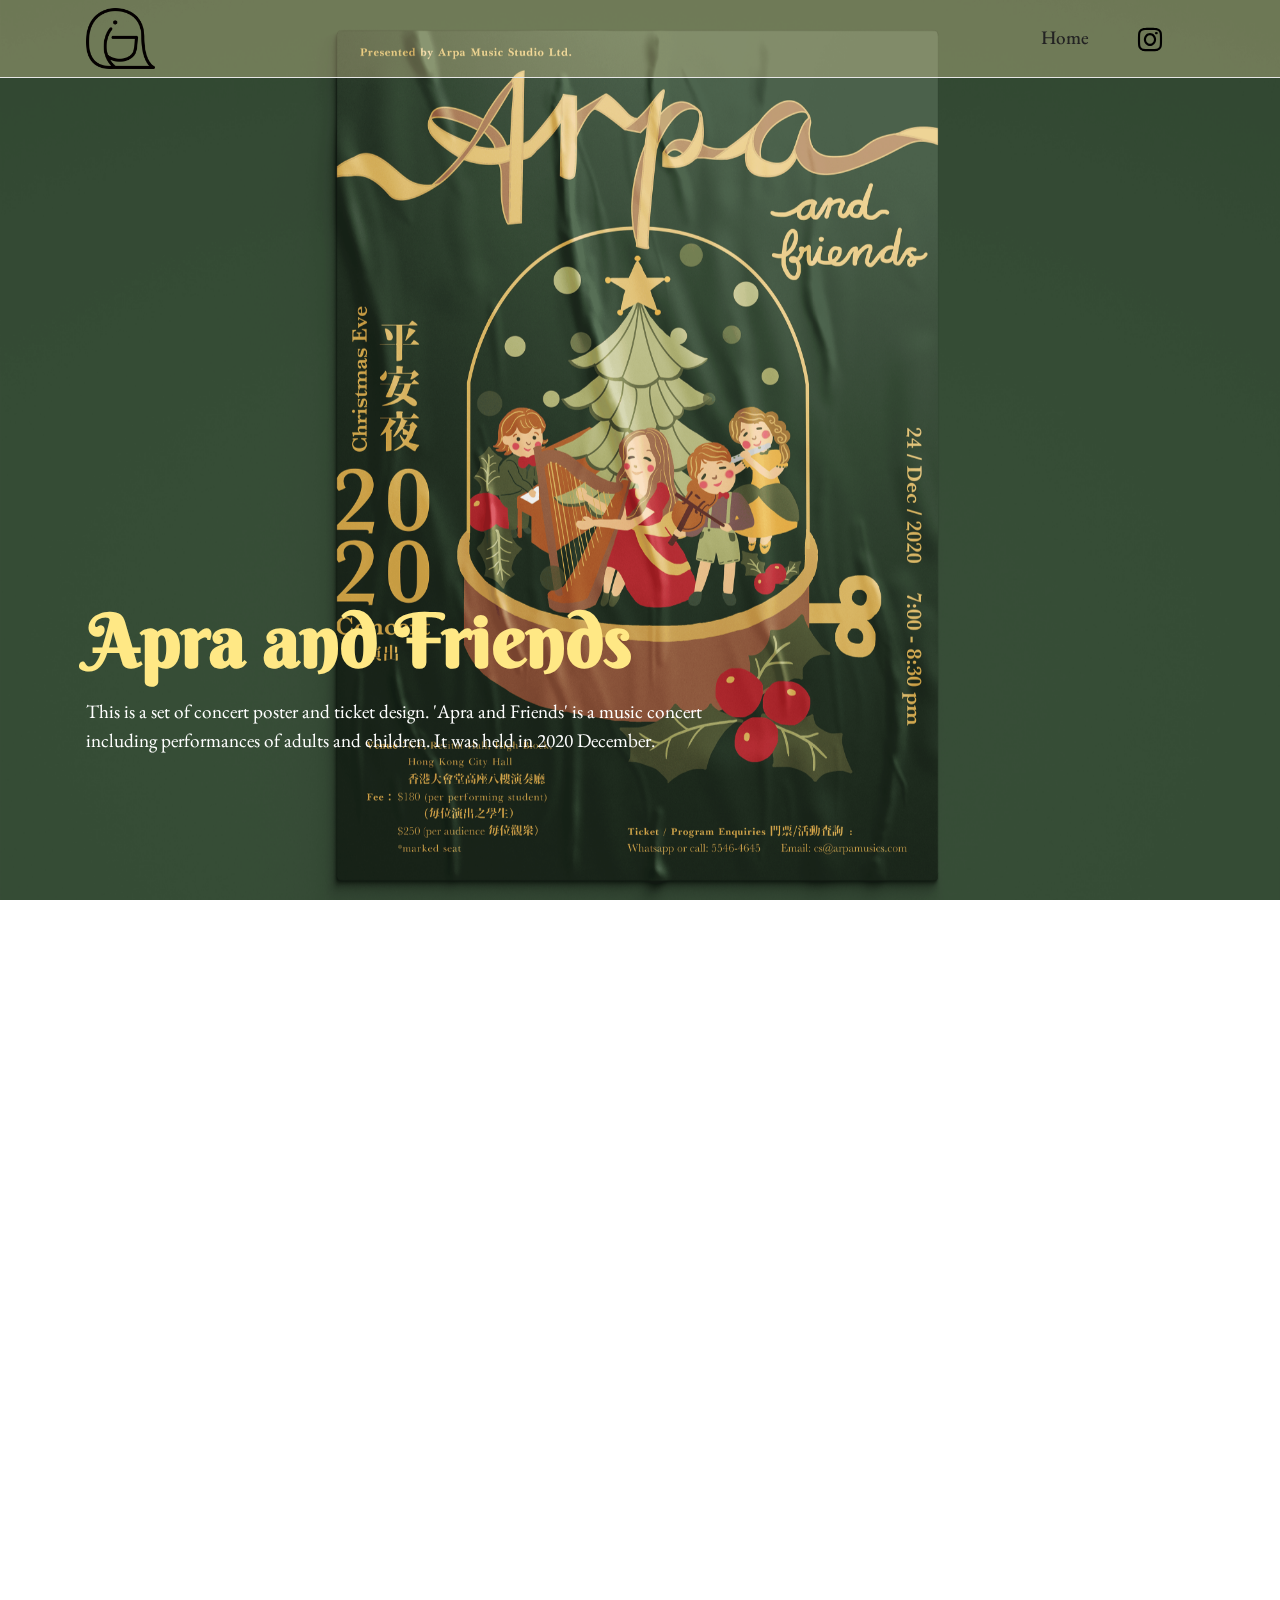
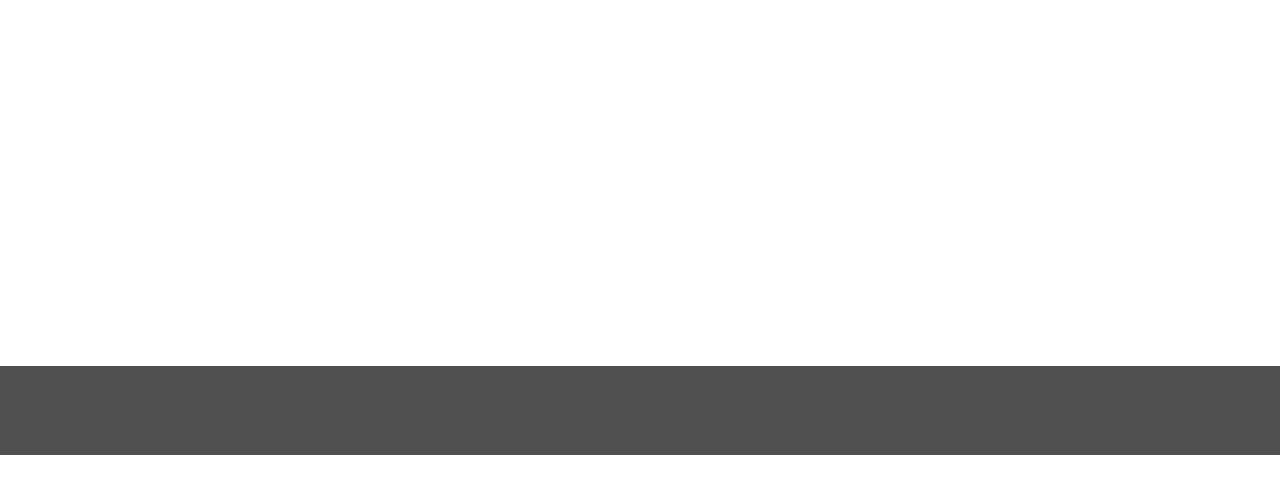
==== commit 15bf7a75: "1" ====
--- a/ApraandFriends.html
+++ b/ApraandFriends.html
@@ -28,45 +28,7 @@
 </head>
 <body>
   
-  <section class="menu cid-ssM8bJ0TxY" once="menu" id="menu1-4b">
-    
-    <nav class="navbar navbar-dropdown navbar-fixed-top navbar-expand-lg">
-        <div class="container">
-            <div class="navbar-brand">
-                <span class="navbar-logo">
-                    
-                        <img src="assets/images/logo3-121x106.png" alt="" style="height: 3.8rem;">
-                    
-                </span>
-                <span class="navbar-caption-wrap"><a class="navbar-caption text-black display-7" href="index.html">Mian's Portfolio</a></span>
-            </div>
-            <button class="navbar-toggler" type="button" data-toggle="collapse" data-target="#navbarSupportedContent" aria-controls="navbarNavAltMarkup" aria-expanded="false" aria-label="Toggle navigation">
-                <div class="hamburger">
-                    <span></span>
-                    <span></span>
-                    <span></span>
-                    <span></span>
-                </div>
-            </button>
-            <div class="collapse navbar-collapse" id="navbarSupportedContent">
-                <ul class="navbar-nav nav-dropdown nav-right" data-app-modern-menu="true"><li class="nav-item"><a class="nav-link link text-black text-primary display-7" href="index.html">
-                            Home</a></li></ul>
-                <div class="icons-menu">
-                    <a class="iconfont-wrapper" href="https://www.instagram.com/instant_nuudle/" target="_blank">
-                        <span class="p-2 mbr-iconfont socicon-instagram socicon"></span>
-                    </a>
-                    
-                    
-                    
-                </div>
-                
-            </div>
-        </div>
-    </nav>
-
-</section>
-
-<section class="header4 cid-ssM8bEv55E mbr-fullscreen mbr-parallax-background" id="header4-46">
+  <section class="header4 cid-ssM8bEv55E mbr-fullscreen mbr-parallax-background" id="header4-46">
 
     
     
@@ -98,6 +60,44 @@
     </div>
 </section>
 
+<section class="menu cid-ssM8bJ0TxY" once="menu" id="menu1-4b">
+    
+    <nav class="navbar navbar-dropdown navbar-fixed-top navbar-expand-lg">
+        <div class="container">
+            <div class="navbar-brand">
+                <span class="navbar-logo">
+                    
+                        <a href="index.html"><img src="assets/images/logo3-121x106.png" alt="" style="height: 3.8rem;"></a>
+                    
+                </span>
+                
+            </div>
+            <button class="navbar-toggler" type="button" data-toggle="collapse" data-target="#navbarSupportedContent" aria-controls="navbarNavAltMarkup" aria-expanded="false" aria-label="Toggle navigation">
+                <div class="hamburger">
+                    <span></span>
+                    <span></span>
+                    <span></span>
+                    <span></span>
+                </div>
+            </button>
+            <div class="collapse navbar-collapse" id="navbarSupportedContent">
+                <ul class="navbar-nav nav-dropdown nav-right" data-app-modern-menu="true"><li class="nav-item"><a class="nav-link link text-black text-primary display-7" href="index.html">
+                            Home</a></li></ul>
+                <div class="icons-menu">
+                    <a class="iconfont-wrapper" href="https://www.instagram.com/instant_nuudle/" target="_blank">
+                        <span class="p-2 mbr-iconfont socicon-instagram socicon"></span>
+                    </a>
+                    
+                    
+                    
+                </div>
+                
+            </div>
+        </div>
+    </nav>
+
+</section>
+
 <section class="slider2 cid-ssMbxN0oxf" id="slider2-4h">
     
 
@@ -105,11 +105,11 @@
     <div class="container">
         <div class="row justify-content-center">
             <div class="col-12 col-md-11">
-                <div class="carousel slide carousel-fade" id="sv3tWLPWZL" data-ride="carousel" data-interval="5000">
+                <div class="carousel slide carousel-fade" id="svXU3A8qob" data-ride="carousel" data-interval="5000">
                     
                     <ol class="carousel-indicators">
-                        <li data-slide-to="0" class="active" data-target="#sv3tWLPWZL"></li>
-                        <li data-slide-to="1" data-target="#sv3tWLPWZL"></li>
+                        <li data-slide-to="0" class="active" data-target="#svXU3A8qob"></li>
+                        <li data-slide-to="1" data-target="#svXU3A8qob"></li>
                         
                     </ol>
                     <div class="carousel-inner">
@@ -134,11 +134,11 @@
                             </div>
                         </div>
                     </div>
-                    <a class="carousel-control carousel-control-prev" role="button" data-slide="prev" href="#sv3tWLPWZL">
+                    <a class="carousel-control carousel-control-prev" role="button" data-slide="prev" href="#svXU3A8qob">
                         <span class="mobi-mbri mobi-mbri-arrow-prev" aria-hidden="true"></span>
                         <span class="sr-only">Previous</span>
                     </a>
-                    <a class="carousel-control carousel-control-next" role="button" data-slide="next" href="#sv3tWLPWZL">
+                    <a class="carousel-control carousel-control-next" role="button" data-slide="next" href="#svXU3A8qob">
                         <span class="mobi-mbri mobi-mbri-arrow-next" aria-hidden="true"></span>
                         <span class="sr-only">Next</span>
                     </a>
@@ -163,7 +163,7 @@
             </div>
         </div>
     </div>
-</section><section style="background-color: #fff; font-family: -apple-system, BlinkMacSystemFont, 'Segoe UI', 'Roboto', 'Helvetica Neue', Arial, sans-serif; color:#aaa; font-size:12px; padding: 0; align-items: center; display: flex;"><a href="https://mobirise.site/b" style="flex: 1 1; height: 3rem; padding-left: 1rem;"></a><p style="flex: 0 0 auto; margin:0; padding-right:1rem;">Made with Mobirise - <a href="https://mobirise.site/l" style="color:#aaa;">Visit site</a></p></section><script src="assets/web/assets/jquery/jquery.min.js"></script>  <script src="assets/popper/popper.min.js"></script>  <script src="assets/tether/tether.min.js"></script>  <script src="assets/bootstrap/js/bootstrap.min.js"></script>  <script src="assets/smoothscroll/smooth-scroll.js"></script>  <script src="assets/viewportchecker/jquery.viewportchecker.js"></script>  <script src="assets/parallax/jarallax.min.js"></script>  <script src="assets/dropdown/js/nav-dropdown.js"></script>  <script src="assets/dropdown/js/navbar-dropdown.js"></script>  <script src="assets/touchswipe/jquery.touch-swipe.min.js"></script>  <script src="assets/theme/js/script.js"></script>  
+</section><section style="background-color: #fff; font-family: -apple-system, BlinkMacSystemFont, 'Segoe UI', 'Roboto', 'Helvetica Neue', Arial, sans-serif; color:#aaa; font-size:12px; padding: 0; align-items: center; display: flex;"><a href="https://mobirise.site/u" style="flex: 1 1; height: 3rem; padding-left: 1rem;"></a><p style="flex: 0 0 auto; margin:0; padding-right:1rem;">Website <a href="https://mobirise.site/f" style="color:#aaa;">was made</a> with Mobirise</p></section><script src="assets/web/assets/jquery/jquery.min.js"></script>  <script src="assets/popper/popper.min.js"></script>  <script src="assets/tether/tether.min.js"></script>  <script src="assets/bootstrap/js/bootstrap.min.js"></script>  <script src="assets/smoothscroll/smooth-scroll.js"></script>  <script src="assets/viewportchecker/jquery.viewportchecker.js"></script>  <script src="assets/parallax/jarallax.min.js"></script>  <script src="assets/dropdown/js/nav-dropdown.js"></script>  <script src="assets/dropdown/js/navbar-dropdown.js"></script>  <script src="assets/touchswipe/jquery.touch-swipe.min.js"></script>  <script src="assets/theme/js/script.js"></script>  
   
   
  <div id="scrollToTop" class="scrollToTop mbr-arrow-up"><a style="text-align: center;"><i class="mbr-arrow-up-icon mbr-arrow-up-icon-cm cm-icon cm-icon-smallarrow-up"></i></a></div>
--- a/assets/mobirise/css/mbr-additional.css
+++ b/assets/mobirise/css/mbr-additional.css
@@ -976,8 +976,6 @@
 .cid-s48OLK6784 {
   z-index: 1000;
   width: 100%;
-  position: relative;
-  min-height: 60px;
 }
 .cid-s48OLK6784 nav.navbar {
   position: fixed;
@@ -1035,7 +1033,7 @@
 }
 .cid-s48OLK6784 .dropdown-menu,
 .cid-s48OLK6784 .navbar.opened {
-  background: #fff9ea !important;
+  background: #fff0b0 !important;
 }
 .cid-s48OLK6784 .nav-item:focus,
 .cid-s48OLK6784 .nav-link:focus {
@@ -1070,7 +1068,7 @@
   min-height: 77px;
   transition: all .3s;
   border-bottom: 1px solid transparent;
-  background: #fff9ea;
+  background: rgba(255, 240, 176, 0.3);
 }
 .cid-s48OLK6784 .navbar:not(.navbar-short) {
   border-bottom: 1px solid #e6e6e6;
@@ -1213,7 +1211,7 @@
   padding: 0.667em 1.667em;
 }
 .cid-s48OLK6784 .navbar.navbar-expand-lg .dropdown .dropdown-menu {
-  background: #fff9ea;
+  background: #fff0b0;
 }
 .cid-s48OLK6784 .navbar.navbar-expand-lg .dropdown .dropdown-menu .dropdown-submenu {
   margin: 0;
@@ -1514,8 +1512,6 @@
 .cid-ssyTxYza2v {
   z-index: 1000;
   width: 100%;
-  position: relative;
-  min-height: 60px;
 }
 .cid-ssyTxYza2v nav.navbar {
   position: fixed;
@@ -1573,7 +1569,7 @@
 }
 .cid-ssyTxYza2v .dropdown-menu,
 .cid-ssyTxYza2v .navbar.opened {
-  background: #fff9ea !important;
+  background: #fff0b0 !important;
 }
 .cid-ssyTxYza2v .nav-item:focus,
 .cid-ssyTxYza2v .nav-link:focus {
@@ -1608,7 +1604,7 @@
   min-height: 77px;
   transition: all .3s;
   border-bottom: 1px solid transparent;
-  background: #fff9ea;
+  background: rgba(255, 240, 176, 0.3);
 }
 .cid-ssyTxYza2v .navbar:not(.navbar-short) {
   border-bottom: 1px solid #e6e6e6;
@@ -1751,7 +1747,7 @@
   padding: 0.667em 1.667em;
 }
 .cid-ssyTxYza2v .navbar.navbar-expand-lg .dropdown .dropdown-menu {
-  background: #fff9ea;
+  background: #fff0b0;
 }
 .cid-ssyTxYza2v .navbar.navbar-expand-lg .dropdown .dropdown-menu .dropdown-submenu {
   margin: 0;
@@ -1948,8 +1944,6 @@
 .cid-ssyPn7dKk3 {
   z-index: 1000;
   width: 100%;
-  position: relative;
-  min-height: 60px;
 }
 .cid-ssyPn7dKk3 nav.navbar {
   position: fixed;
@@ -2007,7 +2001,7 @@
 }
 .cid-ssyPn7dKk3 .dropdown-menu,
 .cid-ssyPn7dKk3 .navbar.opened {
-  background: #fff9ea !important;
+  background: #fff0b0 !important;
 }
 .cid-ssyPn7dKk3 .nav-item:focus,
 .cid-ssyPn7dKk3 .nav-link:focus {
@@ -2042,7 +2036,7 @@
   min-height: 77px;
   transition: all .3s;
   border-bottom: 1px solid transparent;
-  background: #fff9ea;
+  background: rgba(255, 240, 176, 0.3);
 }
 .cid-ssyPn7dKk3 .navbar:not(.navbar-short) {
   border-bottom: 1px solid #e6e6e6;
@@ -2185,7 +2179,7 @@
   padding: 0.667em 1.667em;
 }
 .cid-ssyPn7dKk3 .navbar.navbar-expand-lg .dropdown .dropdown-menu {
-  background: #fff9ea;
+  background: #fff0b0;
 }
 .cid-ssyPn7dKk3 .navbar.navbar-expand-lg .dropdown .dropdown-menu .dropdown-submenu {
   margin: 0;
@@ -2513,8 +2507,6 @@
 .cid-ssyLcgTdUi {
   z-index: 1000;
   width: 100%;
-  position: relative;
-  min-height: 60px;
 }
 .cid-ssyLcgTdUi nav.navbar {
   position: fixed;
@@ -2572,7 +2564,7 @@
 }
 .cid-ssyLcgTdUi .dropdown-menu,
 .cid-ssyLcgTdUi .navbar.opened {
-  background: #fff9ea !important;
+  background: #fff0b0 !important;
 }
 .cid-ssyLcgTdUi .nav-item:focus,
 .cid-ssyLcgTdUi .nav-link:focus {
@@ -2607,7 +2599,7 @@
   min-height: 77px;
   transition: all .3s;
   border-bottom: 1px solid transparent;
-  background: #fff9ea;
+  background: rgba(255, 240, 176, 0.3);
 }
 .cid-ssyLcgTdUi .navbar:not(.navbar-short) {
   border-bottom: 1px solid #e6e6e6;
@@ -2750,7 +2742,7 @@
   padding: 0.667em 1.667em;
 }
 .cid-ssyLcgTdUi .navbar.navbar-expand-lg .dropdown .dropdown-menu {
-  background: #fff9ea;
+  background: #fff0b0;
 }
 .cid-ssyLcgTdUi .navbar.navbar-expand-lg .dropdown .dropdown-menu .dropdown-submenu {
   margin: 0;
@@ -2919,8 +2911,6 @@
 .cid-ssyFIJmWrf {
   z-index: 1000;
   width: 100%;
-  position: relative;
-  min-height: 60px;
 }
 .cid-ssyFIJmWrf nav.navbar {
   position: fixed;
@@ -2978,7 +2968,7 @@
 }
 .cid-ssyFIJmWrf .dropdown-menu,
 .cid-ssyFIJmWrf .navbar.opened {
-  background: #fff9ea !important;
+  background: #fff0b0 !important;
 }
 .cid-ssyFIJmWrf .nav-item:focus,
 .cid-ssyFIJmWrf .nav-link:focus {
@@ -3013,7 +3003,7 @@
   min-height: 77px;
   transition: all .3s;
   border-bottom: 1px solid transparent;
-  background: #fff9ea;
+  background: rgba(255, 240, 176, 0.3);
 }
 .cid-ssyFIJmWrf .navbar:not(.navbar-short) {
   border-bottom: 1px solid #e6e6e6;
@@ -3156,7 +3146,7 @@
   padding: 0.667em 1.667em;
 }
 .cid-ssyFIJmWrf .navbar.navbar-expand-lg .dropdown .dropdown-menu {
-  background: #fff9ea;
+  background: #fff0b0;
 }
 .cid-ssyFIJmWrf .navbar.navbar-expand-lg .dropdown .dropdown-menu .dropdown-submenu {
   margin: 0;
@@ -3367,8 +3357,6 @@
 .cid-ssyAGrfFr0 {
   z-index: 1000;
   width: 100%;
-  position: relative;
-  min-height: 60px;
 }
 .cid-ssyAGrfFr0 nav.navbar {
   position: fixed;
@@ -3426,7 +3414,7 @@
 }
 .cid-ssyAGrfFr0 .dropdown-menu,
 .cid-ssyAGrfFr0 .navbar.opened {
-  background: #fff9ea !important;
+  background: #fff0b0 !important;
 }
 .cid-ssyAGrfFr0 .nav-item:focus,
 .cid-ssyAGrfFr0 .nav-link:focus {
@@ -3461,7 +3449,7 @@
   min-height: 77px;
   transition: all .3s;
   border-bottom: 1px solid transparent;
-  background: #fff9ea;
+  background: rgba(255, 240, 176, 0.3);
 }
 .cid-ssyAGrfFr0 .navbar:not(.navbar-short) {
   border-bottom: 1px solid #e6e6e6;
@@ -3604,7 +3592,7 @@
   padding: 0.667em 1.667em;
 }
 .cid-ssyAGrfFr0 .navbar.navbar-expand-lg .dropdown .dropdown-menu {
-  background: #fff9ea;
+  background: #fff0b0;
 }
 .cid-ssyAGrfFr0 .navbar.navbar-expand-lg .dropdown .dropdown-menu .dropdown-submenu {
   margin: 0;
@@ -4364,8 +4352,6 @@
 .cid-ssw1eLsNBY {
   z-index: 1000;
   width: 100%;
-  position: relative;
-  min-height: 60px;
 }
 .cid-ssw1eLsNBY nav.navbar {
   position: fixed;
@@ -4423,7 +4409,7 @@
 }
 .cid-ssw1eLsNBY .dropdown-menu,
 .cid-ssw1eLsNBY .navbar.opened {
-  background: #fff9ea !important;
+  background: #fff0b0 !important;
 }
 .cid-ssw1eLsNBY .nav-item:focus,
 .cid-ssw1eLsNBY .nav-link:focus {
@@ -4458,7 +4444,7 @@
   min-height: 77px;
   transition: all .3s;
   border-bottom: 1px solid transparent;
-  background: #fff9ea;
+  background: rgba(255, 240, 176, 0.3);
 }
 .cid-ssw1eLsNBY .navbar:not(.navbar-short) {
   border-bottom: 1px solid #e6e6e6;
@@ -4601,7 +4587,7 @@
   padding: 0.667em 1.667em;
 }
 .cid-ssw1eLsNBY .navbar.navbar-expand-lg .dropdown .dropdown-menu {
-  background: #fff9ea;
+  background: #fff0b0;
 }
 .cid-ssw1eLsNBY .navbar.navbar-expand-lg .dropdown .dropdown-menu .dropdown-submenu {
   margin: 0;
@@ -5070,8 +5056,6 @@
 .cid-ssvVkZgOlY {
   z-index: 1000;
   width: 100%;
-  position: relative;
-  min-height: 60px;
 }
 .cid-ssvVkZgOlY nav.navbar {
   position: fixed;
@@ -5129,7 +5113,7 @@
 }
 .cid-ssvVkZgOlY .dropdown-menu,
 .cid-ssvVkZgOlY .navbar.opened {
-  background: #fff9ea !important;
+  background: #fff0b0 !important;
 }
 .cid-ssvVkZgOlY .nav-item:focus,
 .cid-ssvVkZgOlY .nav-link:focus {
@@ -5164,7 +5148,7 @@
   min-height: 77px;
   transition: all .3s;
   border-bottom: 1px solid transparent;
-  background: #fff9ea;
+  background: rgba(255, 240, 176, 0.3);
 }
 .cid-ssvVkZgOlY .navbar:not(.navbar-short) {
   border-bottom: 1px solid #e6e6e6;
@@ -5307,7 +5291,7 @@
   padding: 0.667em 1.667em;
 }
 .cid-ssvVkZgOlY .navbar.navbar-expand-lg .dropdown .dropdown-menu {
-  background: #fff9ea;
+  background: #fff0b0;
 }
 .cid-ssvVkZgOlY .navbar.navbar-expand-lg .dropdown .dropdown-menu .dropdown-submenu {
   margin: 0;
@@ -5479,8 +5463,6 @@
 .cid-s48OLK6784 {
   z-index: 1000;
   width: 100%;
-  position: relative;
-  min-height: 60px;
 }
 .cid-s48OLK6784 nav.navbar {
   position: fixed;
@@ -5538,7 +5520,7 @@
 }
 .cid-s48OLK6784 .dropdown-menu,
 .cid-s48OLK6784 .navbar.opened {
-  background: #fff9ea !important;
+  background: #fff0b0 !important;
 }
 .cid-s48OLK6784 .nav-item:focus,
 .cid-s48OLK6784 .nav-link:focus {
@@ -5573,7 +5555,7 @@
   min-height: 77px;
   transition: all .3s;
   border-bottom: 1px solid transparent;
-  background: #fff9ea;
+  background: rgba(255, 240, 176, 0.3);
 }
 .cid-s48OLK6784 .navbar:not(.navbar-short) {
   border-bottom: 1px solid #e6e6e6;
@@ -5716,7 +5698,7 @@
   padding: 0.667em 1.667em;
 }
 .cid-s48OLK6784 .navbar.navbar-expand-lg .dropdown .dropdown-menu {
-  background: #fff9ea;
+  background: #fff0b0;
 }
 .cid-s48OLK6784 .navbar.navbar-expand-lg .dropdown .dropdown-menu .dropdown-submenu {
   margin: 0;
@@ -5884,8 +5866,6 @@
 .cid-ssz2jnXOph {
   z-index: 1000;
   width: 100%;
-  position: relative;
-  min-height: 60px;
 }
 .cid-ssz2jnXOph nav.navbar {
   position: fixed;
@@ -5943,7 +5923,7 @@
 }
 .cid-ssz2jnXOph .dropdown-menu,
 .cid-ssz2jnXOph .navbar.opened {
-  background: #fff9ea !important;
+  background: #fff0b0 !important;
 }
 .cid-ssz2jnXOph .nav-item:focus,
 .cid-ssz2jnXOph .nav-link:focus {
@@ -5978,7 +5958,7 @@
   min-height: 77px;
   transition: all .3s;
   border-bottom: 1px solid transparent;
-  background: #fff9ea;
+  background: rgba(255, 240, 176, 0.3);
 }
 .cid-ssz2jnXOph .navbar:not(.navbar-short) {
   border-bottom: 1px solid #e6e6e6;
@@ -6121,7 +6101,7 @@
   padding: 0.667em 1.667em;
 }
 .cid-ssz2jnXOph .navbar.navbar-expand-lg .dropdown .dropdown-menu {
-  background: #fff9ea;
+  background: #fff0b0;
 }
 .cid-ssz2jnXOph .navbar.navbar-expand-lg .dropdown .dropdown-menu .dropdown-submenu {
   margin: 0;
@@ -6289,8 +6269,6 @@
 .cid-ssM8bJ0TxY {
   z-index: 1000;
   width: 100%;
-  position: relative;
-  min-height: 60px;
 }
 .cid-ssM8bJ0TxY nav.navbar {
   position: fixed;
@@ -6348,7 +6326,7 @@
 }
 .cid-ssM8bJ0TxY .dropdown-menu,
 .cid-ssM8bJ0TxY .navbar.opened {
-  background: #fff9ea !important;
+  background: #fff0b0 !important;
 }
 .cid-ssM8bJ0TxY .nav-item:focus,
 .cid-ssM8bJ0TxY .nav-link:focus {
@@ -6383,7 +6361,7 @@
   min-height: 77px;
   transition: all .3s;
   border-bottom: 1px solid transparent;
-  background: #fff9ea;
+  background: rgba(255, 240, 176, 0.3);
 }
 .cid-ssM8bJ0TxY .navbar:not(.navbar-short) {
   border-bottom: 1px solid #e6e6e6;
@@ -6526,7 +6504,7 @@
   padding: 0.667em 1.667em;
 }
 .cid-ssM8bJ0TxY .navbar.navbar-expand-lg .dropdown .dropdown-menu {
-  background: #fff9ea;
+  background: #fff0b0;
 }
 .cid-ssM8bJ0TxY .navbar.navbar-expand-lg .dropdown .dropdown-menu .dropdown-submenu {
   margin: 0;
@@ -6825,8 +6803,6 @@
 .cid-ssSY4KMwCi {
   z-index: 1000;
   width: 100%;
-  position: relative;
-  min-height: 60px;
 }
 .cid-ssSY4KMwCi nav.navbar {
   position: fixed;
@@ -6884,7 +6860,7 @@
 }
 .cid-ssSY4KMwCi .dropdown-menu,
 .cid-ssSY4KMwCi .navbar.opened {
-  background: #fff9ea !important;
+  background: #fff0b0 !important;
 }
 .cid-ssSY4KMwCi .nav-item:focus,
 .cid-ssSY4KMwCi .nav-link:focus {
@@ -6919,7 +6895,7 @@
   min-height: 77px;
   transition: all .3s;
   border-bottom: 1px solid transparent;
-  background: #fff9ea;
+  background: rgba(255, 240, 176, 0.3);
 }
 .cid-ssSY4KMwCi .navbar:not(.navbar-short) {
   border-bottom: 1px solid #e6e6e6;
@@ -7062,7 +7038,7 @@
   padding: 0.667em 1.667em;
 }
 .cid-ssSY4KMwCi .navbar.navbar-expand-lg .dropdown .dropdown-menu {
-  background: #fff9ea;
+  background: #fff0b0;
 }
 .cid-ssSY4KMwCi .navbar.navbar-expand-lg .dropdown .dropdown-menu .dropdown-submenu {
   margin: 0;
@@ -8084,8 +8060,6 @@
 .cid-sv3g0aBCZG {
   z-index: 1000;
   width: 100%;
-  position: relative;
-  min-height: 60px;
 }
 .cid-sv3g0aBCZG nav.navbar {
   position: fixed;
@@ -8143,7 +8117,7 @@
 }
 .cid-sv3g0aBCZG .dropdown-menu,
 .cid-sv3g0aBCZG .navbar.opened {
-  background: #fff9ea !important;
+  background: #fff0b0 !important;
 }
 .cid-sv3g0aBCZG .nav-item:focus,
 .cid-sv3g0aBCZG .nav-link:focus {
@@ -8178,7 +8152,7 @@
   min-height: 77px;
   transition: all .3s;
   border-bottom: 1px solid transparent;
-  background: #fff9ea;
+  background: rgba(255, 240, 176, 0.3);
 }
 .cid-sv3g0aBCZG .navbar:not(.navbar-short) {
   border-bottom: 1px solid #e6e6e6;
@@ -8321,7 +8295,7 @@
   padding: 0.667em 1.667em;
 }
 .cid-sv3g0aBCZG .navbar.navbar-expand-lg .dropdown .dropdown-menu {
-  background: #fff9ea;
+  background: #fff0b0;
 }
 .cid-sv3g0aBCZG .navbar.navbar-expand-lg .dropdown .dropdown-menu .dropdown-submenu {
   margin: 0;
--- a/assets/mobirise/css/mbr-additional.css
+++ b/assets/mobirise/css/mbr-additional.css
@@ -976,8 +976,6 @@
 .cid-s48OLK6784 {
   z-index: 1000;
   width: 100%;
-  position: relative;
-  min-height: 60px;
 }
 .cid-s48OLK6784 nav.navbar {
   position: fixed;
@@ -1035,7 +1033,7 @@
 }
 .cid-s48OLK6784 .dropdown-menu,
 .cid-s48OLK6784 .navbar.opened {
-  background: #fff9ea !important;
+  background: #fff0b0 !important;
 }
 .cid-s48OLK6784 .nav-item:focus,
 .cid-s48OLK6784 .nav-link:focus {
@@ -1070,7 +1068,7 @@
   min-height: 77px;
   transition: all .3s;
   border-bottom: 1px solid transparent;
-  background: #fff9ea;
+  background: rgba(255, 240, 176, 0.3);
 }
 .cid-s48OLK6784 .navbar:not(.navbar-short) {
   border-bottom: 1px solid #e6e6e6;
@@ -1213,7 +1211,7 @@
   padding: 0.667em 1.667em;
 }
 .cid-s48OLK6784 .navbar.navbar-expand-lg .dropdown .dropdown-menu {
-  background: #fff9ea;
+  background: #fff0b0;
 }
 .cid-s48OLK6784 .navbar.navbar-expand-lg .dropdown .dropdown-menu .dropdown-submenu {
   margin: 0;
@@ -1514,8 +1512,6 @@
 .cid-ssyTxYza2v {
   z-index: 1000;
   width: 100%;
-  position: relative;
-  min-height: 60px;
 }
 .cid-ssyTxYza2v nav.navbar {
   position: fixed;
@@ -1573,7 +1569,7 @@
 }
 .cid-ssyTxYza2v .dropdown-menu,
 .cid-ssyTxYza2v .navbar.opened {
-  background: #fff9ea !important;
+  background: #fff0b0 !important;
 }
 .cid-ssyTxYza2v .nav-item:focus,
 .cid-ssyTxYza2v .nav-link:focus {
@@ -1608,7 +1604,7 @@
   min-height: 77px;
   transition: all .3s;
   border-bottom: 1px solid transparent;
-  background: #fff9ea;
+  background: rgba(255, 240, 176, 0.3);
 }
 .cid-ssyTxYza2v .navbar:not(.navbar-short) {
   border-bottom: 1px solid #e6e6e6;
@@ -1751,7 +1747,7 @@
   padding: 0.667em 1.667em;
 }
 .cid-ssyTxYza2v .navbar.navbar-expand-lg .dropdown .dropdown-menu {
-  background: #fff9ea;
+  background: #fff0b0;
 }
 .cid-ssyTxYza2v .navbar.navbar-expand-lg .dropdown .dropdown-menu .dropdown-submenu {
   margin: 0;
@@ -1948,8 +1944,6 @@
 .cid-ssyPn7dKk3 {
   z-index: 1000;
   width: 100%;
-  position: relative;
-  min-height: 60px;
 }
 .cid-ssyPn7dKk3 nav.navbar {
   position: fixed;
@@ -2007,7 +2001,7 @@
 }
 .cid-ssyPn7dKk3 .dropdown-menu,
 .cid-ssyPn7dKk3 .navbar.opened {
-  background: #fff9ea !important;
+  background: #fff0b0 !important;
 }
 .cid-ssyPn7dKk3 .nav-item:focus,
 .cid-ssyPn7dKk3 .nav-link:focus {
@@ -2042,7 +2036,7 @@
   min-height: 77px;
   transition: all .3s;
   border-bottom: 1px solid transparent;
-  background: #fff9ea;
+  background: rgba(255, 240, 176, 0.3);
 }
 .cid-ssyPn7dKk3 .navbar:not(.navbar-short) {
   border-bottom: 1px solid #e6e6e6;
@@ -2185,7 +2179,7 @@
   padding: 0.667em 1.667em;
 }
 .cid-ssyPn7dKk3 .navbar.navbar-expand-lg .dropdown .dropdown-menu {
-  background: #fff9ea;
+  background: #fff0b0;
 }
 .cid-ssyPn7dKk3 .navbar.navbar-expand-lg .dropdown .dropdown-menu .dropdown-submenu {
   margin: 0;
@@ -2513,8 +2507,6 @@
 .cid-ssyLcgTdUi {
   z-index: 1000;
   width: 100%;
-  position: relative;
-  min-height: 60px;
 }
 .cid-ssyLcgTdUi nav.navbar {
   position: fixed;
@@ -2572,7 +2564,7 @@
 }
 .cid-ssyLcgTdUi .dropdown-menu,
 .cid-ssyLcgTdUi .navbar.opened {
-  background: #fff9ea !important;
+  background: #fff0b0 !important;
 }
 .cid-ssyLcgTdUi .nav-item:focus,
 .cid-ssyLcgTdUi .nav-link:focus {
@@ -2607,7 +2599,7 @@
   min-height: 77px;
   transition: all .3s;
   border-bottom: 1px solid transparent;
-  background: #fff9ea;
+  background: rgba(255, 240, 176, 0.3);
 }
 .cid-ssyLcgTdUi .navbar:not(.navbar-short) {
   border-bottom: 1px solid #e6e6e6;
@@ -2750,7 +2742,7 @@
   padding: 0.667em 1.667em;
 }
 .cid-ssyLcgTdUi .navbar.navbar-expand-lg .dropdown .dropdown-menu {
-  background: #fff9ea;
+  background: #fff0b0;
 }
 .cid-ssyLcgTdUi .navbar.navbar-expand-lg .dropdown .dropdown-menu .dropdown-submenu {
   margin: 0;
@@ -2919,8 +2911,6 @@
 .cid-ssyFIJmWrf {
   z-index: 1000;
   width: 100%;
-  position: relative;
-  min-height: 60px;
 }
 .cid-ssyFIJmWrf nav.navbar {
   position: fixed;
@@ -2978,7 +2968,7 @@
 }
 .cid-ssyFIJmWrf .dropdown-menu,
 .cid-ssyFIJmWrf .navbar.opened {
-  background: #fff9ea !important;
+  background: #fff0b0 !important;
 }
 .cid-ssyFIJmWrf .nav-item:focus,
 .cid-ssyFIJmWrf .nav-link:focus {
@@ -3013,7 +3003,7 @@
   min-height: 77px;
   transition: all .3s;
   border-bottom: 1px solid transparent;
-  background: #fff9ea;
+  background: rgba(255, 240, 176, 0.3);
 }
 .cid-ssyFIJmWrf .navbar:not(.navbar-short) {
   border-bottom: 1px solid #e6e6e6;
@@ -3156,7 +3146,7 @@
   padding: 0.667em 1.667em;
 }
 .cid-ssyFIJmWrf .navbar.navbar-expand-lg .dropdown .dropdown-menu {
-  background: #fff9ea;
+  background: #fff0b0;
 }
 .cid-ssyFIJmWrf .navbar.navbar-expand-lg .dropdown .dropdown-menu .dropdown-submenu {
   margin: 0;
@@ -3367,8 +3357,6 @@
 .cid-ssyAGrfFr0 {
   z-index: 1000;
   width: 100%;
-  position: relative;
-  min-height: 60px;
 }
 .cid-ssyAGrfFr0 nav.navbar {
   position: fixed;
@@ -3426,7 +3414,7 @@
 }
 .cid-ssyAGrfFr0 .dropdown-menu,
 .cid-ssyAGrfFr0 .navbar.opened {
-  background: #fff9ea !important;
+  background: #fff0b0 !important;
 }
 .cid-ssyAGrfFr0 .nav-item:focus,
 .cid-ssyAGrfFr0 .nav-link:focus {
@@ -3461,7 +3449,7 @@
   min-height: 77px;
   transition: all .3s;
   border-bottom: 1px solid transparent;
-  background: #fff9ea;
+  background: rgba(255, 240, 176, 0.3);
 }
 .cid-ssyAGrfFr0 .navbar:not(.navbar-short) {
   border-bottom: 1px solid #e6e6e6;
@@ -3604,7 +3592,7 @@
   padding: 0.667em 1.667em;
 }
 .cid-ssyAGrfFr0 .navbar.navbar-expand-lg .dropdown .dropdown-menu {
-  background: #fff9ea;
+  background: #fff0b0;
 }
 .cid-ssyAGrfFr0 .navbar.navbar-expand-lg .dropdown .dropdown-menu .dropdown-submenu {
   margin: 0;
@@ -4364,8 +4352,6 @@
 .cid-ssw1eLsNBY {
   z-index: 1000;
   width: 100%;
-  position: relative;
-  min-height: 60px;
 }
 .cid-ssw1eLsNBY nav.navbar {
   position: fixed;
@@ -4423,7 +4409,7 @@
 }
 .cid-ssw1eLsNBY .dropdown-menu,
 .cid-ssw1eLsNBY .navbar.opened {
-  background: #fff9ea !important;
+  background: #fff0b0 !important;
 }
 .cid-ssw1eLsNBY .nav-item:focus,
 .cid-ssw1eLsNBY .nav-link:focus {
@@ -4458,7 +4444,7 @@
   min-height: 77px;
   transition: all .3s;
   border-bottom: 1px solid transparent;
-  background: #fff9ea;
+  background: rgba(255, 240, 176, 0.3);
 }
 .cid-ssw1eLsNBY .navbar:not(.navbar-short) {
   border-bottom: 1px solid #e6e6e6;
@@ -4601,7 +4587,7 @@
   padding: 0.667em 1.667em;
 }
 .cid-ssw1eLsNBY .navbar.navbar-expand-lg .dropdown .dropdown-menu {
-  background: #fff9ea;
+  background: #fff0b0;
 }
 .cid-ssw1eLsNBY .navbar.navbar-expand-lg .dropdown .dropdown-menu .dropdown-submenu {
   margin: 0;
@@ -5070,8 +5056,6 @@
 .cid-ssvVkZgOlY {
   z-index: 1000;
   width: 100%;
-  position: relative;
-  min-height: 60px;
 }
 .cid-ssvVkZgOlY nav.navbar {
   position: fixed;
@@ -5129,7 +5113,7 @@
 }
 .cid-ssvVkZgOlY .dropdown-menu,
 .cid-ssvVkZgOlY .navbar.opened {
-  background: #fff9ea !important;
+  background: #fff0b0 !important;
 }
 .cid-ssvVkZgOlY .nav-item:focus,
 .cid-ssvVkZgOlY .nav-link:focus {
@@ -5164,7 +5148,7 @@
   min-height: 77px;
   transition: all .3s;
   border-bottom: 1px solid transparent;
-  background: #fff9ea;
+  background: rgba(255, 240, 176, 0.3);
 }
 .cid-ssvVkZgOlY .navbar:not(.navbar-short) {
   border-bottom: 1px solid #e6e6e6;
@@ -5307,7 +5291,7 @@
   padding: 0.667em 1.667em;
 }
 .cid-ssvVkZgOlY .navbar.navbar-expand-lg .dropdown .dropdown-menu {
-  background: #fff9ea;
+  background: #fff0b0;
 }
 .cid-ssvVkZgOlY .navbar.navbar-expand-lg .dropdown .dropdown-menu .dropdown-submenu {
   margin: 0;
@@ -5479,8 +5463,6 @@
 .cid-s48OLK6784 {
   z-index: 1000;
   width: 100%;
-  position: relative;
-  min-height: 60px;
 }
 .cid-s48OLK6784 nav.navbar {
   position: fixed;
@@ -5538,7 +5520,7 @@
 }
 .cid-s48OLK6784 .dropdown-menu,
 .cid-s48OLK6784 .navbar.opened {
-  background: #fff9ea !important;
+  background: #fff0b0 !important;
 }
 .cid-s48OLK6784 .nav-item:focus,
 .cid-s48OLK6784 .nav-link:focus {
@@ -5573,7 +5555,7 @@
   min-height: 77px;
   transition: all .3s;
   border-bottom: 1px solid transparent;
-  background: #fff9ea;
+  background: rgba(255, 240, 176, 0.3);
 }
 .cid-s48OLK6784 .navbar:not(.navbar-short) {
   border-bottom: 1px solid #e6e6e6;
@@ -5716,7 +5698,7 @@
   padding: 0.667em 1.667em;
 }
 .cid-s48OLK6784 .navbar.navbar-expand-lg .dropdown .dropdown-menu {
-  background: #fff9ea;
+  background: #fff0b0;
 }
 .cid-s48OLK6784 .navbar.navbar-expand-lg .dropdown .dropdown-menu .dropdown-submenu {
   margin: 0;
@@ -5884,8 +5866,6 @@
 .cid-ssz2jnXOph {
   z-index: 1000;
   width: 100%;
-  position: relative;
-  min-height: 60px;
 }
 .cid-ssz2jnXOph nav.navbar {
   position: fixed;
@@ -5943,7 +5923,7 @@
 }
 .cid-ssz2jnXOph .dropdown-menu,
 .cid-ssz2jnXOph .navbar.opened {
-  background: #fff9ea !important;
+  background: #fff0b0 !important;
 }
 .cid-ssz2jnXOph .nav-item:focus,
 .cid-ssz2jnXOph .nav-link:focus {
@@ -5978,7 +5958,7 @@
   min-height: 77px;
   transition: all .3s;
   border-bottom: 1px solid transparent;
-  background: #fff9ea;
+  background: rgba(255, 240, 176, 0.3);
 }
 .cid-ssz2jnXOph .navbar:not(.navbar-short) {
   border-bottom: 1px solid #e6e6e6;
@@ -6121,7 +6101,7 @@
   padding: 0.667em 1.667em;
 }
 .cid-ssz2jnXOph .navbar.navbar-expand-lg .dropdown .dropdown-menu {
-  background: #fff9ea;
+  background: #fff0b0;
 }
 .cid-ssz2jnXOph .navbar.navbar-expand-lg .dropdown .dropdown-menu .dropdown-submenu {
   margin: 0;
@@ -6289,8 +6269,6 @@
 .cid-ssM8bJ0TxY {
   z-index: 1000;
   width: 100%;
-  position: relative;
-  min-height: 60px;
 }
 .cid-ssM8bJ0TxY nav.navbar {
   position: fixed;
@@ -6348,7 +6326,7 @@
 }
 .cid-ssM8bJ0TxY .dropdown-menu,
 .cid-ssM8bJ0TxY .navbar.opened {
-  background: #fff9ea !important;
+  background: #fff0b0 !important;
 }
 .cid-ssM8bJ0TxY .nav-item:focus,
 .cid-ssM8bJ0TxY .nav-link:focus {
@@ -6383,7 +6361,7 @@
   min-height: 77px;
   transition: all .3s;
   border-bottom: 1px solid transparent;
-  background: #fff9ea;
+  background: rgba(255, 240, 176, 0.3);
 }
 .cid-ssM8bJ0TxY .navbar:not(.navbar-short) {
   border-bottom: 1px solid #e6e6e6;
@@ -6526,7 +6504,7 @@
   padding: 0.667em 1.667em;
 }
 .cid-ssM8bJ0TxY .navbar.navbar-expand-lg .dropdown .dropdown-menu {
-  background: #fff9ea;
+  background: #fff0b0;
 }
 .cid-ssM8bJ0TxY .navbar.navbar-expand-lg .dropdown .dropdown-menu .dropdown-submenu {
   margin: 0;
@@ -6825,8 +6803,6 @@
 .cid-ssSY4KMwCi {
   z-index: 1000;
   width: 100%;
-  position: relative;
-  min-height: 60px;
 }
 .cid-ssSY4KMwCi nav.navbar {
   position: fixed;
@@ -6884,7 +6860,7 @@
 }
 .cid-ssSY4KMwCi .dropdown-menu,
 .cid-ssSY4KMwCi .navbar.opened {
-  background: #fff9ea !important;
+  background: #fff0b0 !important;
 }
 .cid-ssSY4KMwCi .nav-item:focus,
 .cid-ssSY4KMwCi .nav-link:focus {
@@ -6919,7 +6895,7 @@
   min-height: 77px;
   transition: all .3s;
   border-bottom: 1px solid transparent;
-  background: #fff9ea;
+  background: rgba(255, 240, 176, 0.3);
 }
 .cid-ssSY4KMwCi .navbar:not(.navbar-short) {
   border-bottom: 1px solid #e6e6e6;
@@ -7062,7 +7038,7 @@
   padding: 0.667em 1.667em;
 }
 .cid-ssSY4KMwCi .navbar.navbar-expand-lg .dropdown .dropdown-menu {
-  background: #fff9ea;
+  background: #fff0b0;
 }
 .cid-ssSY4KMwCi .navbar.navbar-expand-lg .dropdown .dropdown-menu .dropdown-submenu {
   margin: 0;
@@ -8084,8 +8060,6 @@
 .cid-sv3g0aBCZG {
   z-index: 1000;
   width: 100%;
-  position: relative;
-  min-height: 60px;
 }
 .cid-sv3g0aBCZG nav.navbar {
   position: fixed;
@@ -8143,7 +8117,7 @@
 }
 .cid-sv3g0aBCZG .dropdown-menu,
 .cid-sv3g0aBCZG .navbar.opened {
-  background: #fff9ea !important;
+  background: #fff0b0 !important;
 }
 .cid-sv3g0aBCZG .nav-item:focus,
 .cid-sv3g0aBCZG .nav-link:focus {
@@ -8178,7 +8152,7 @@
   min-height: 77px;
   transition: all .3s;
   border-bottom: 1px solid transparent;
-  background: #fff9ea;
+  background: rgba(255, 240, 176, 0.3);
 }
 .cid-sv3g0aBCZG .navbar:not(.navbar-short) {
   border-bottom: 1px solid #e6e6e6;
@@ -8321,7 +8295,7 @@
   padding: 0.667em 1.667em;
 }
 .cid-sv3g0aBCZG .navbar.navbar-expand-lg .dropdown .dropdown-menu {
-  background: #fff9ea;
+  background: #fff0b0;
 }
 .cid-sv3g0aBCZG .navbar.navbar-expand-lg .dropdown .dropdown-menu .dropdown-submenu {
   margin: 0;
